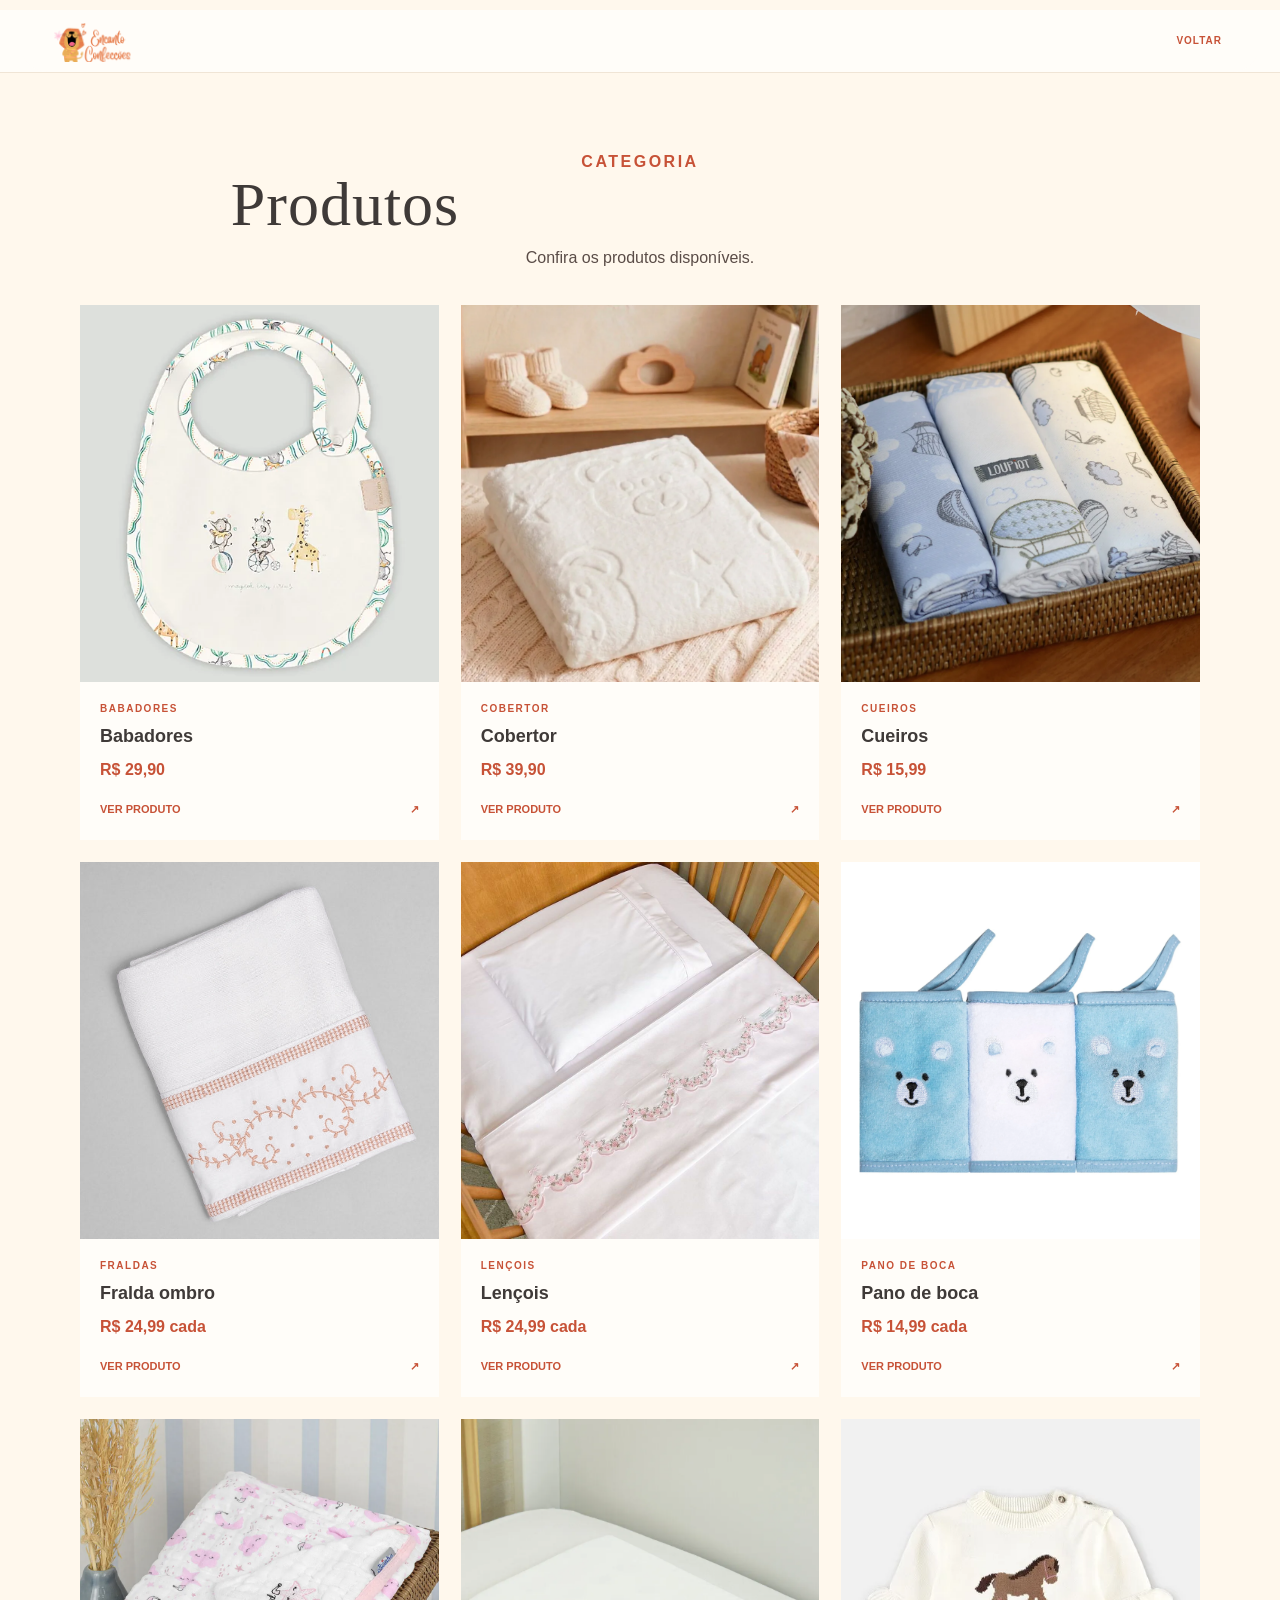
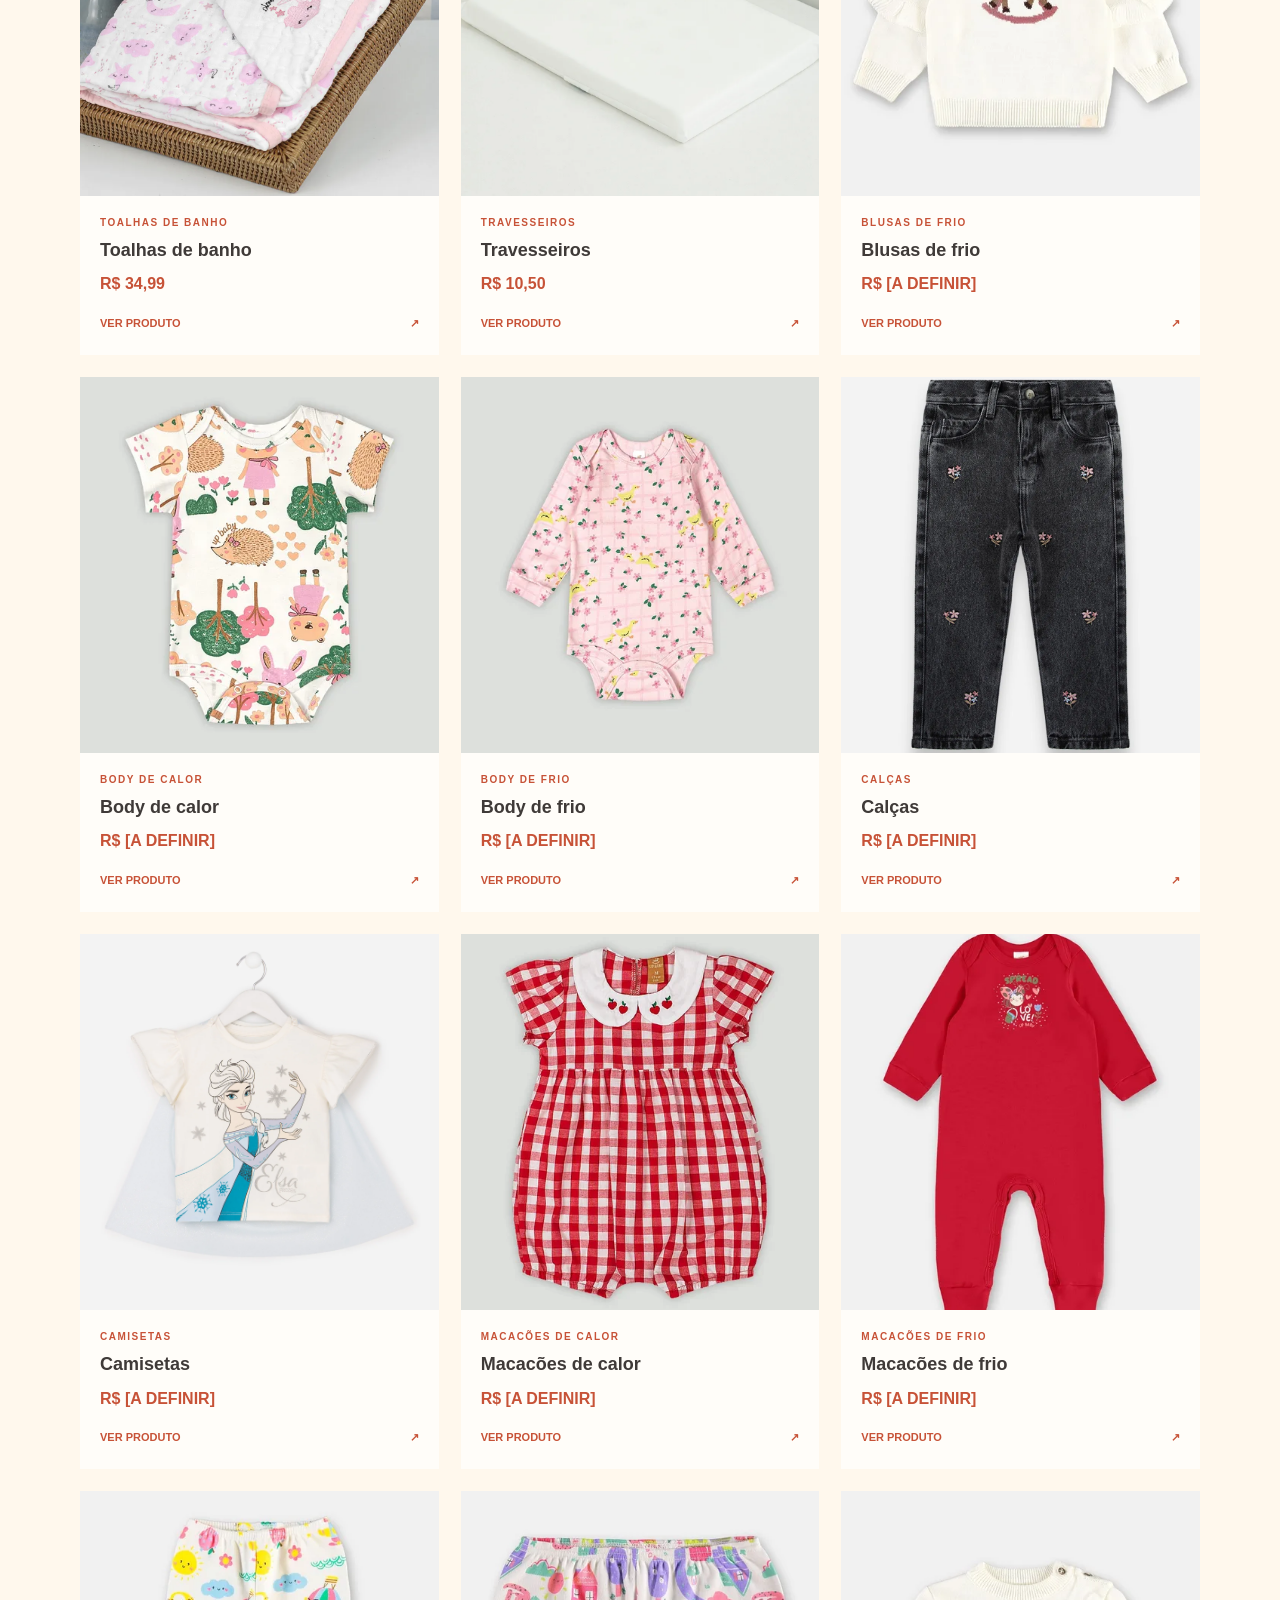
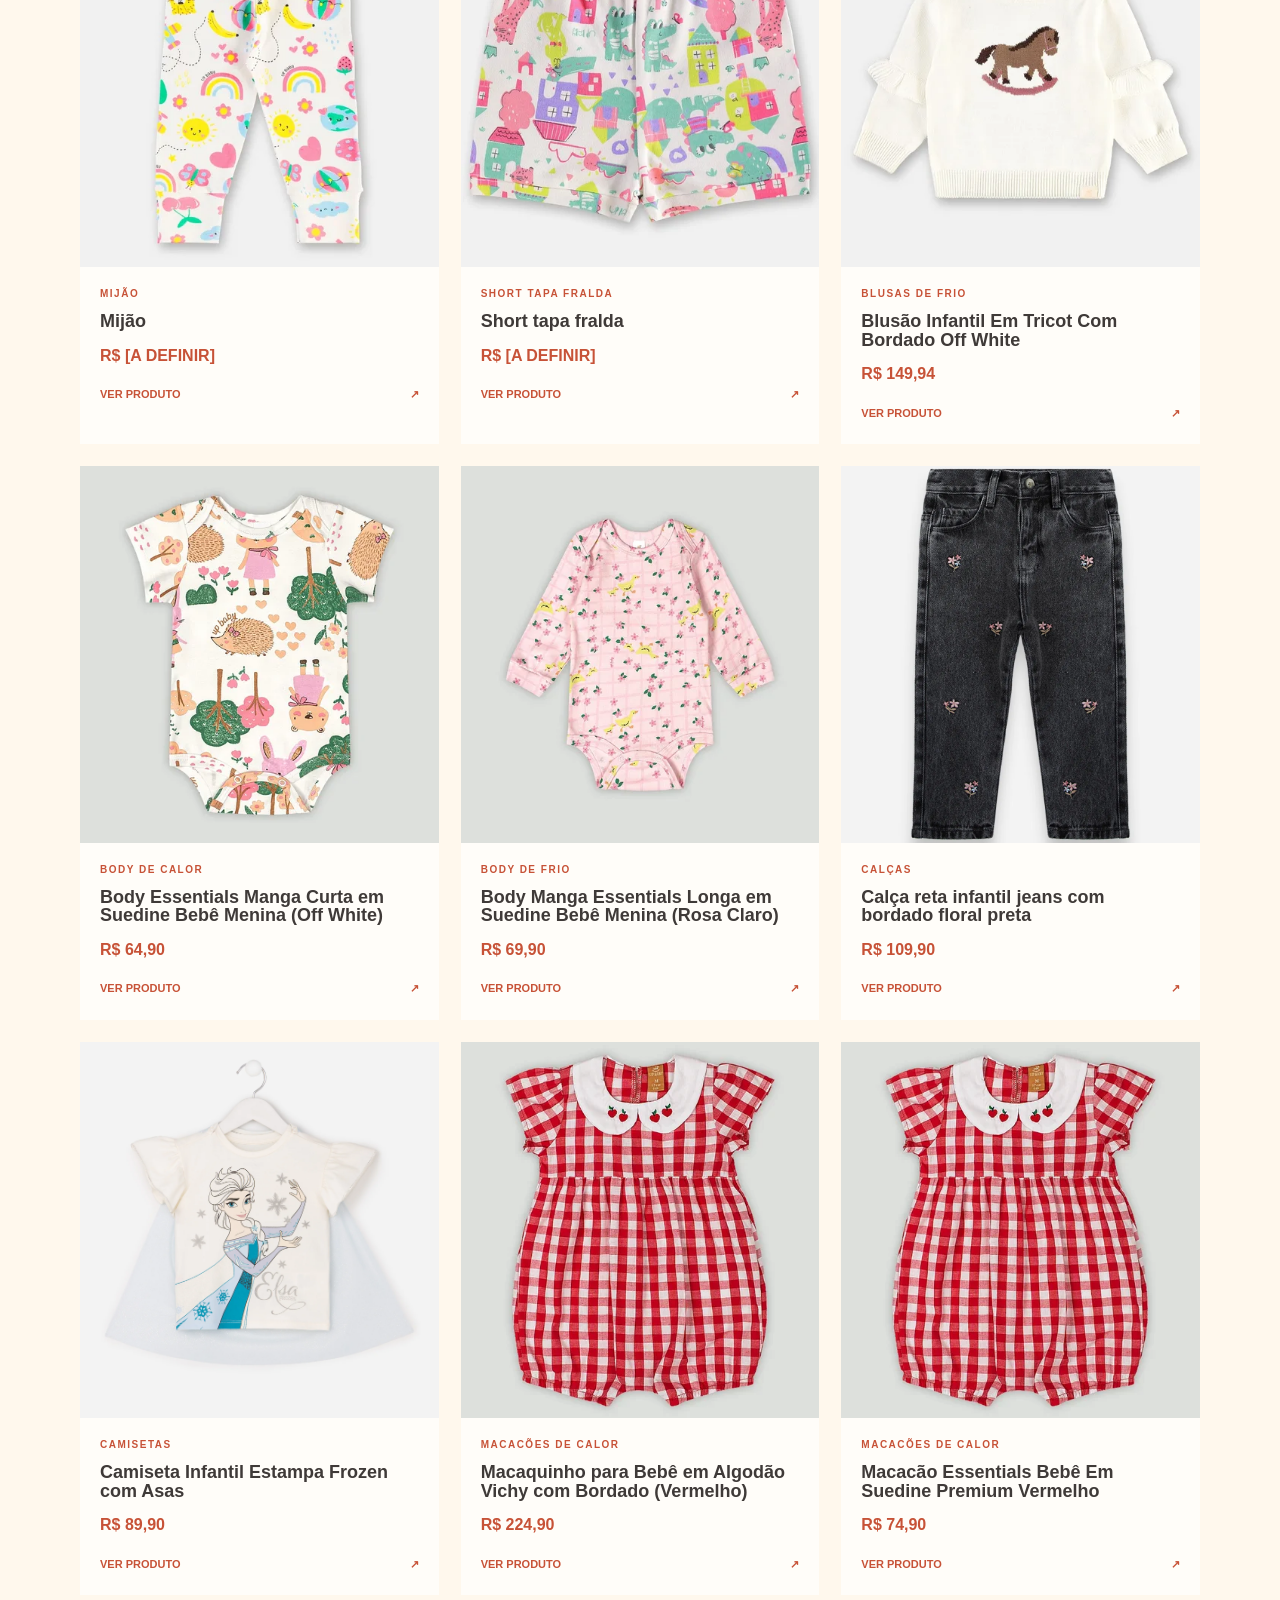
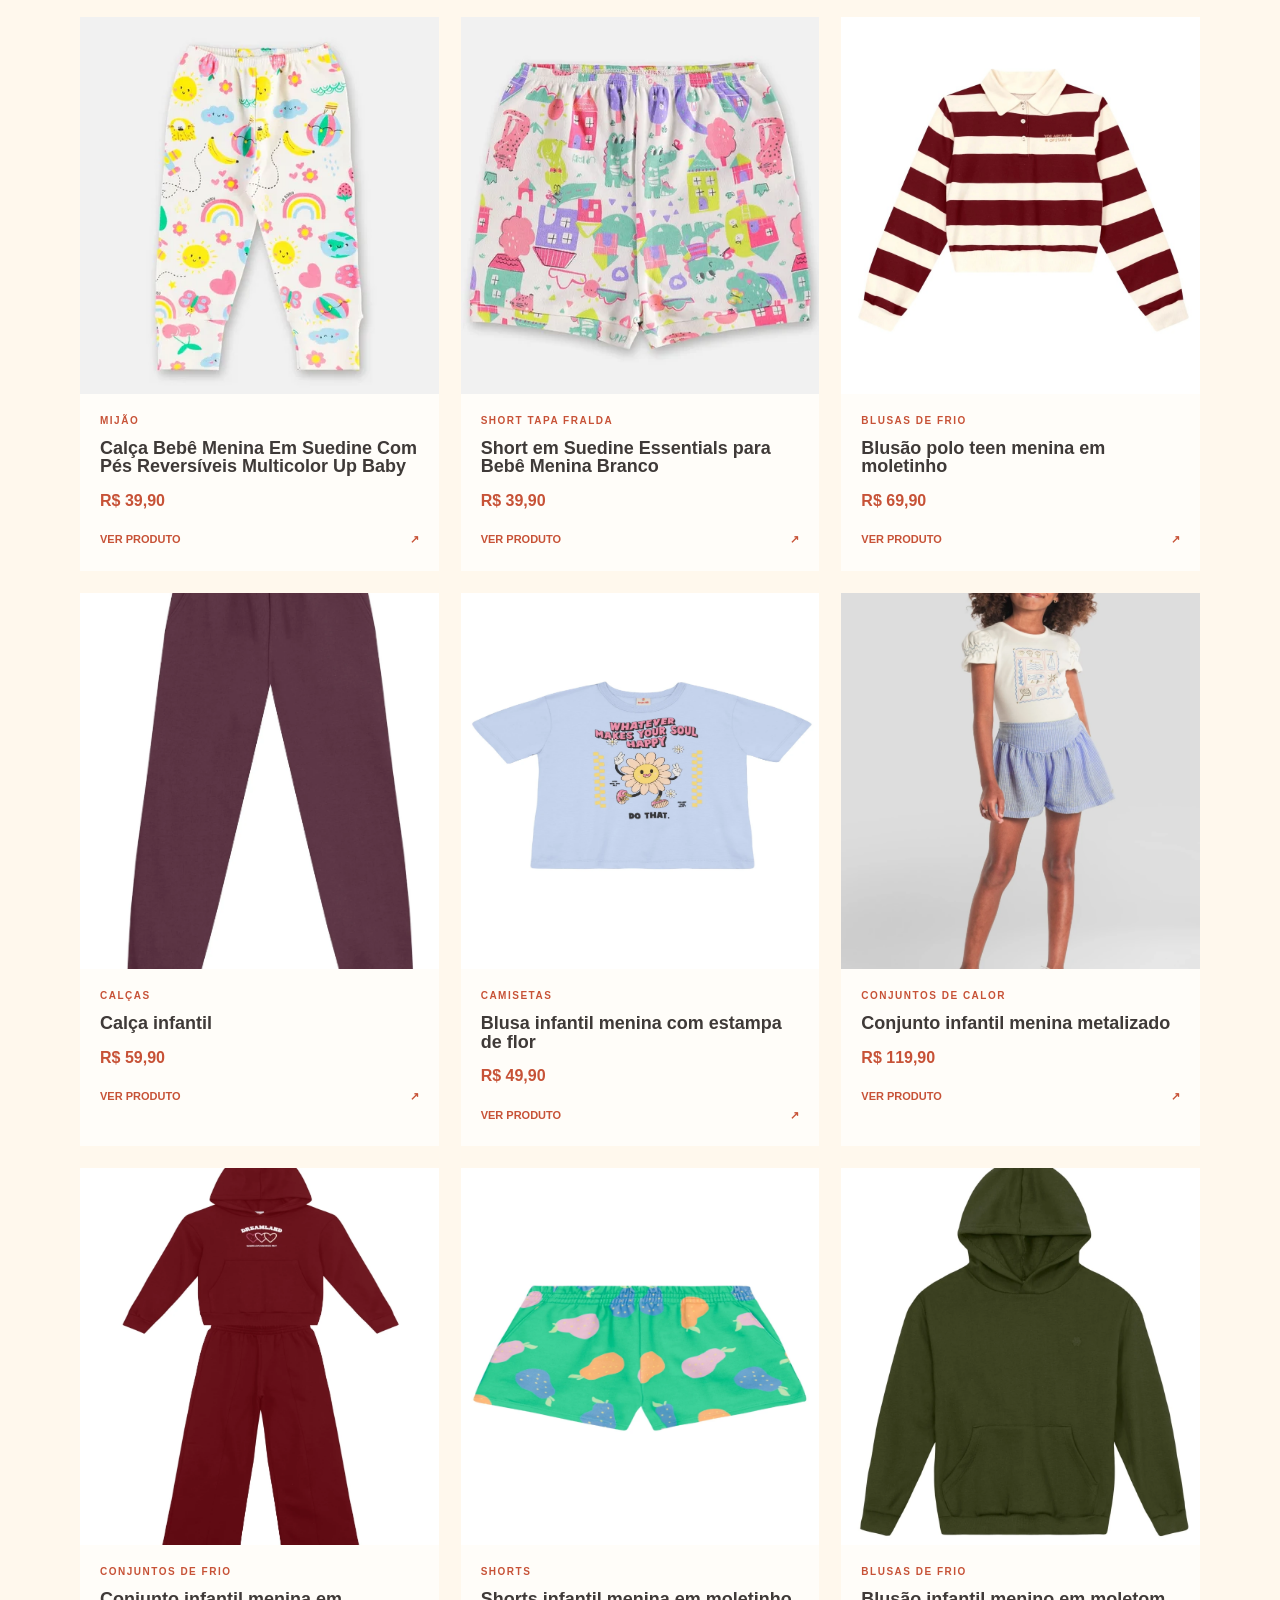
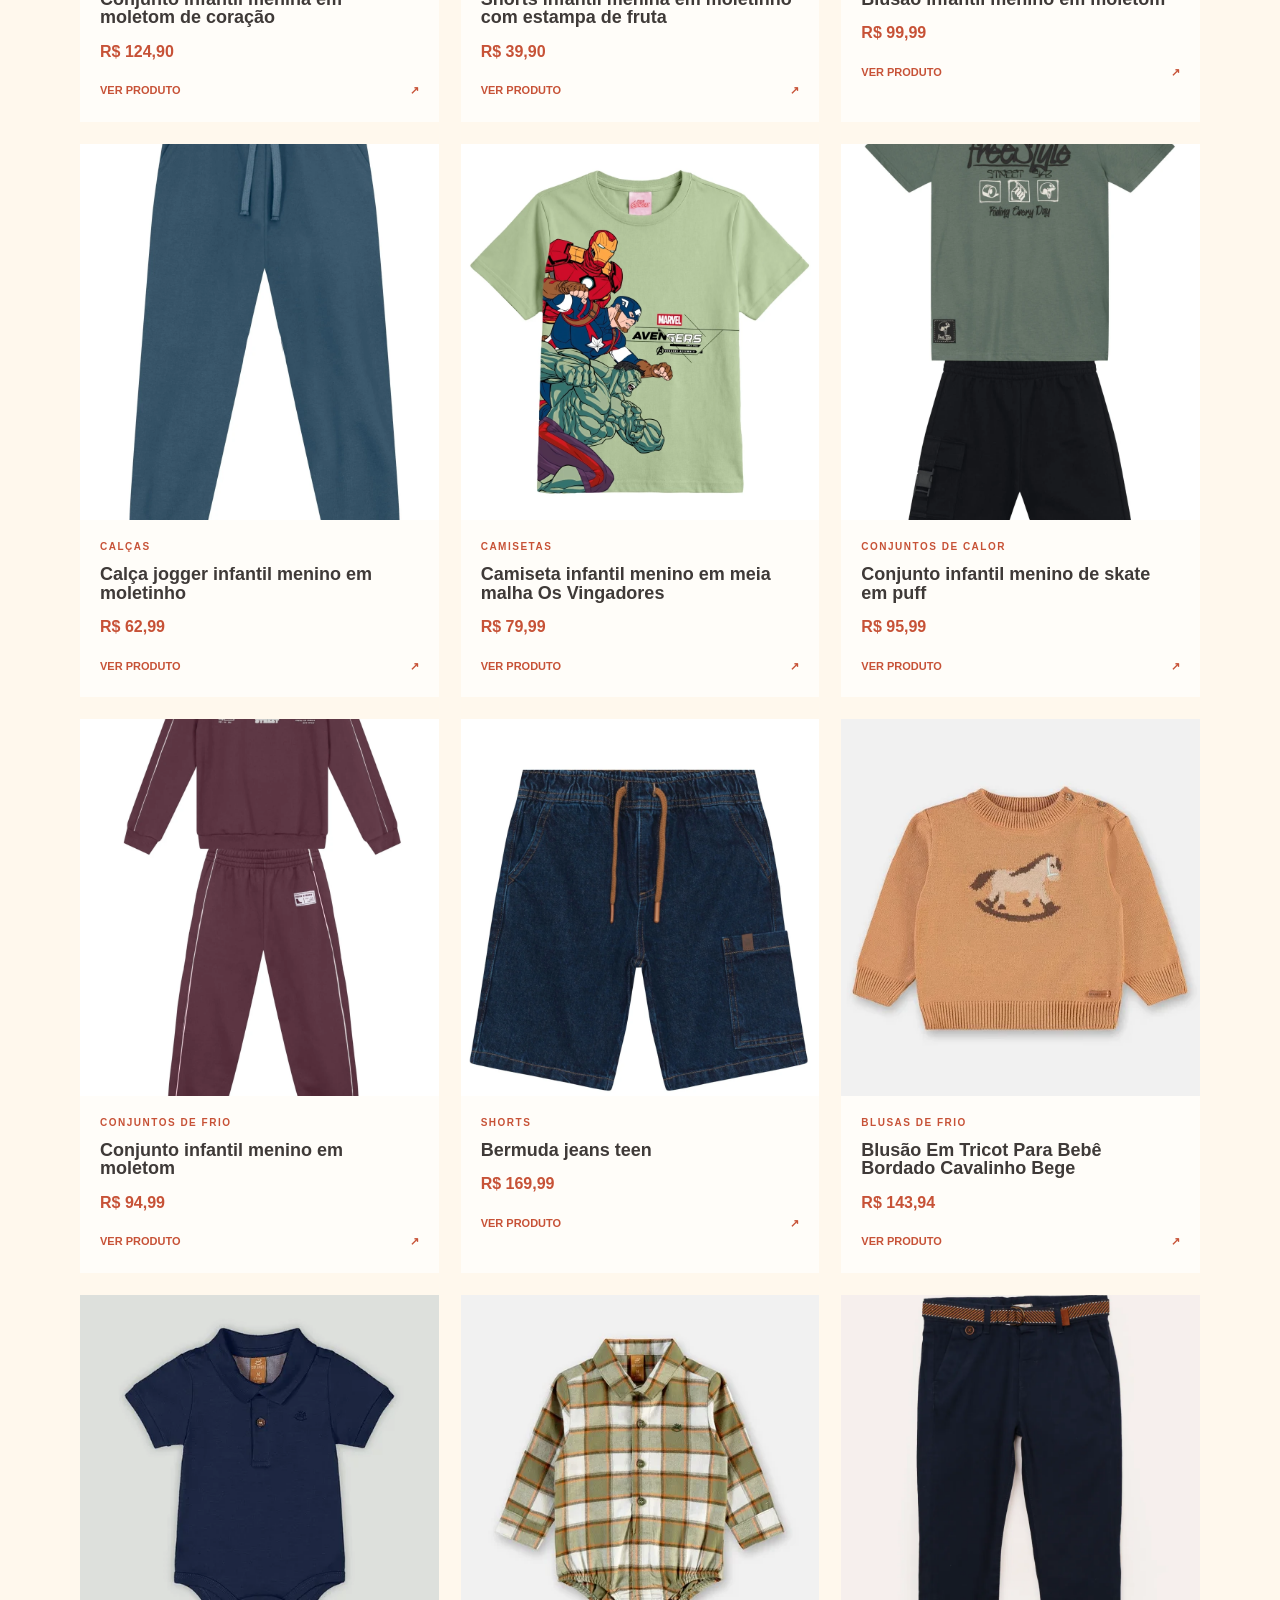
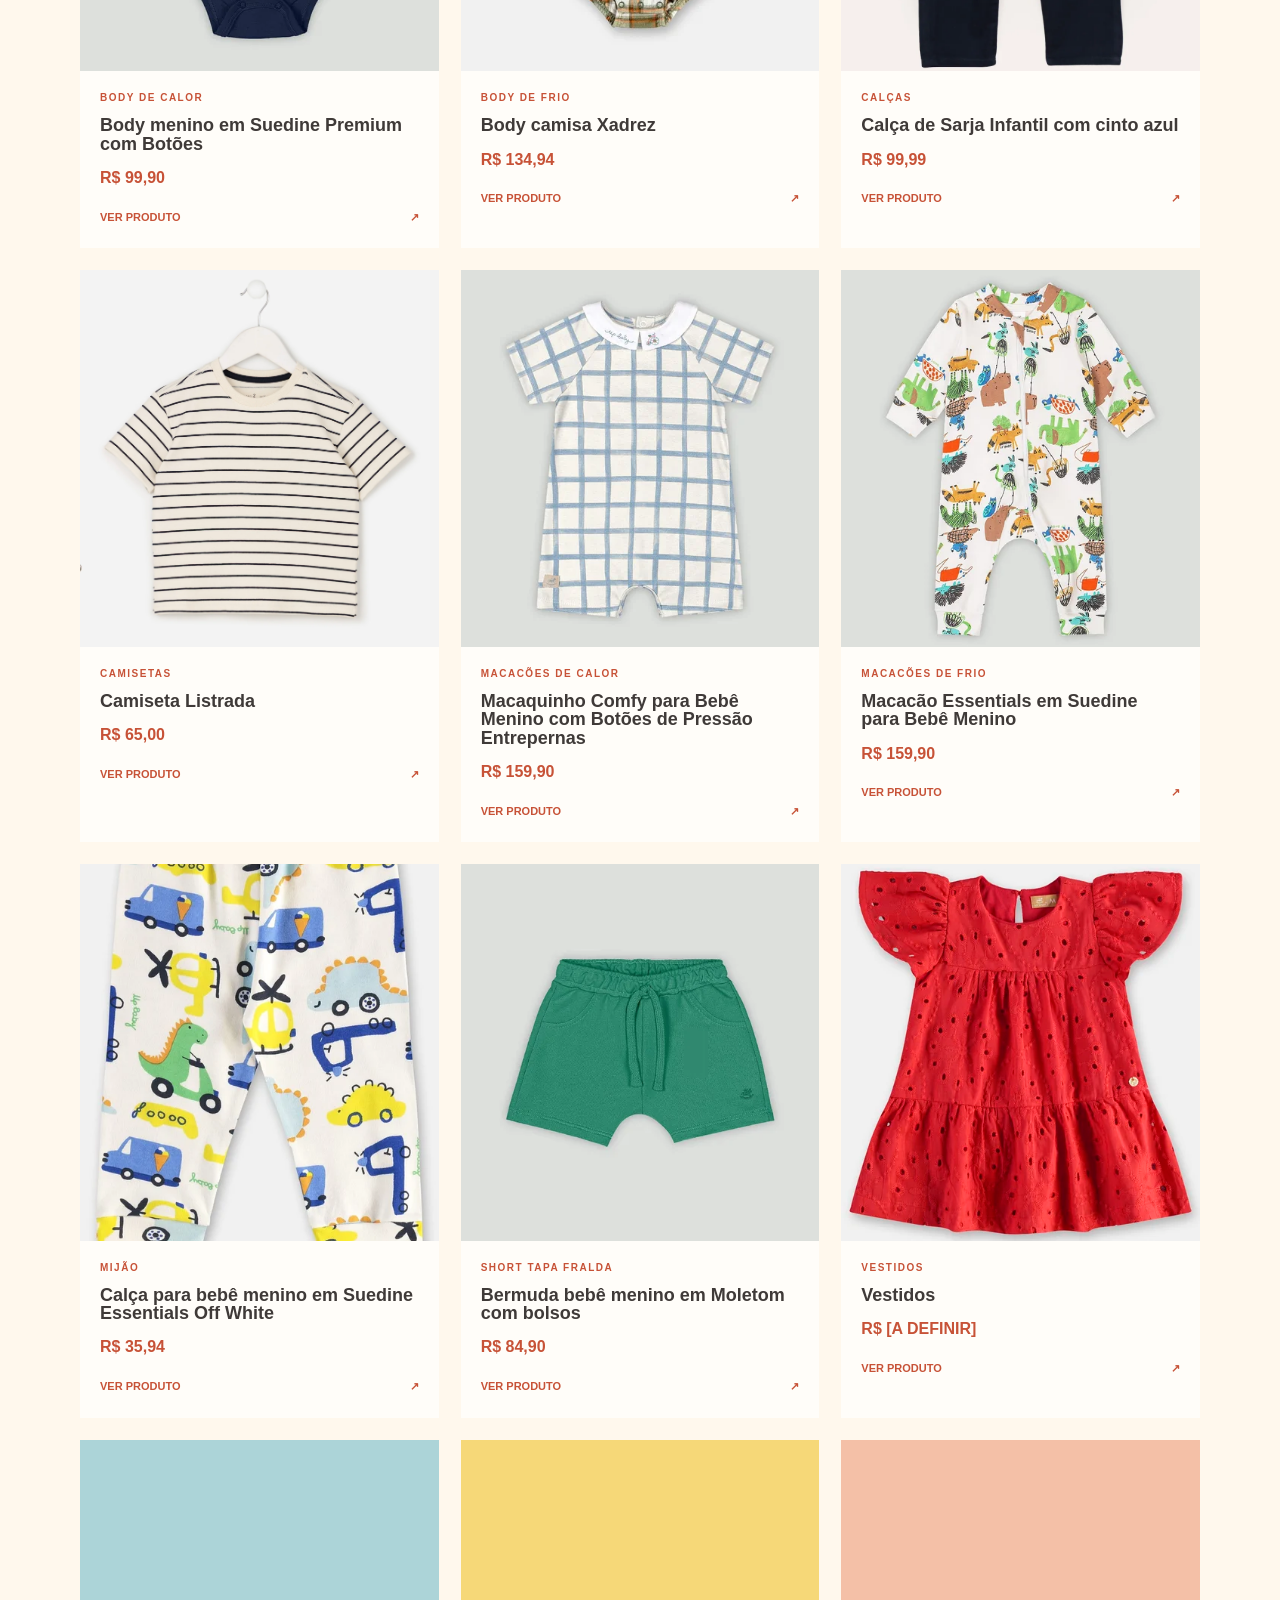
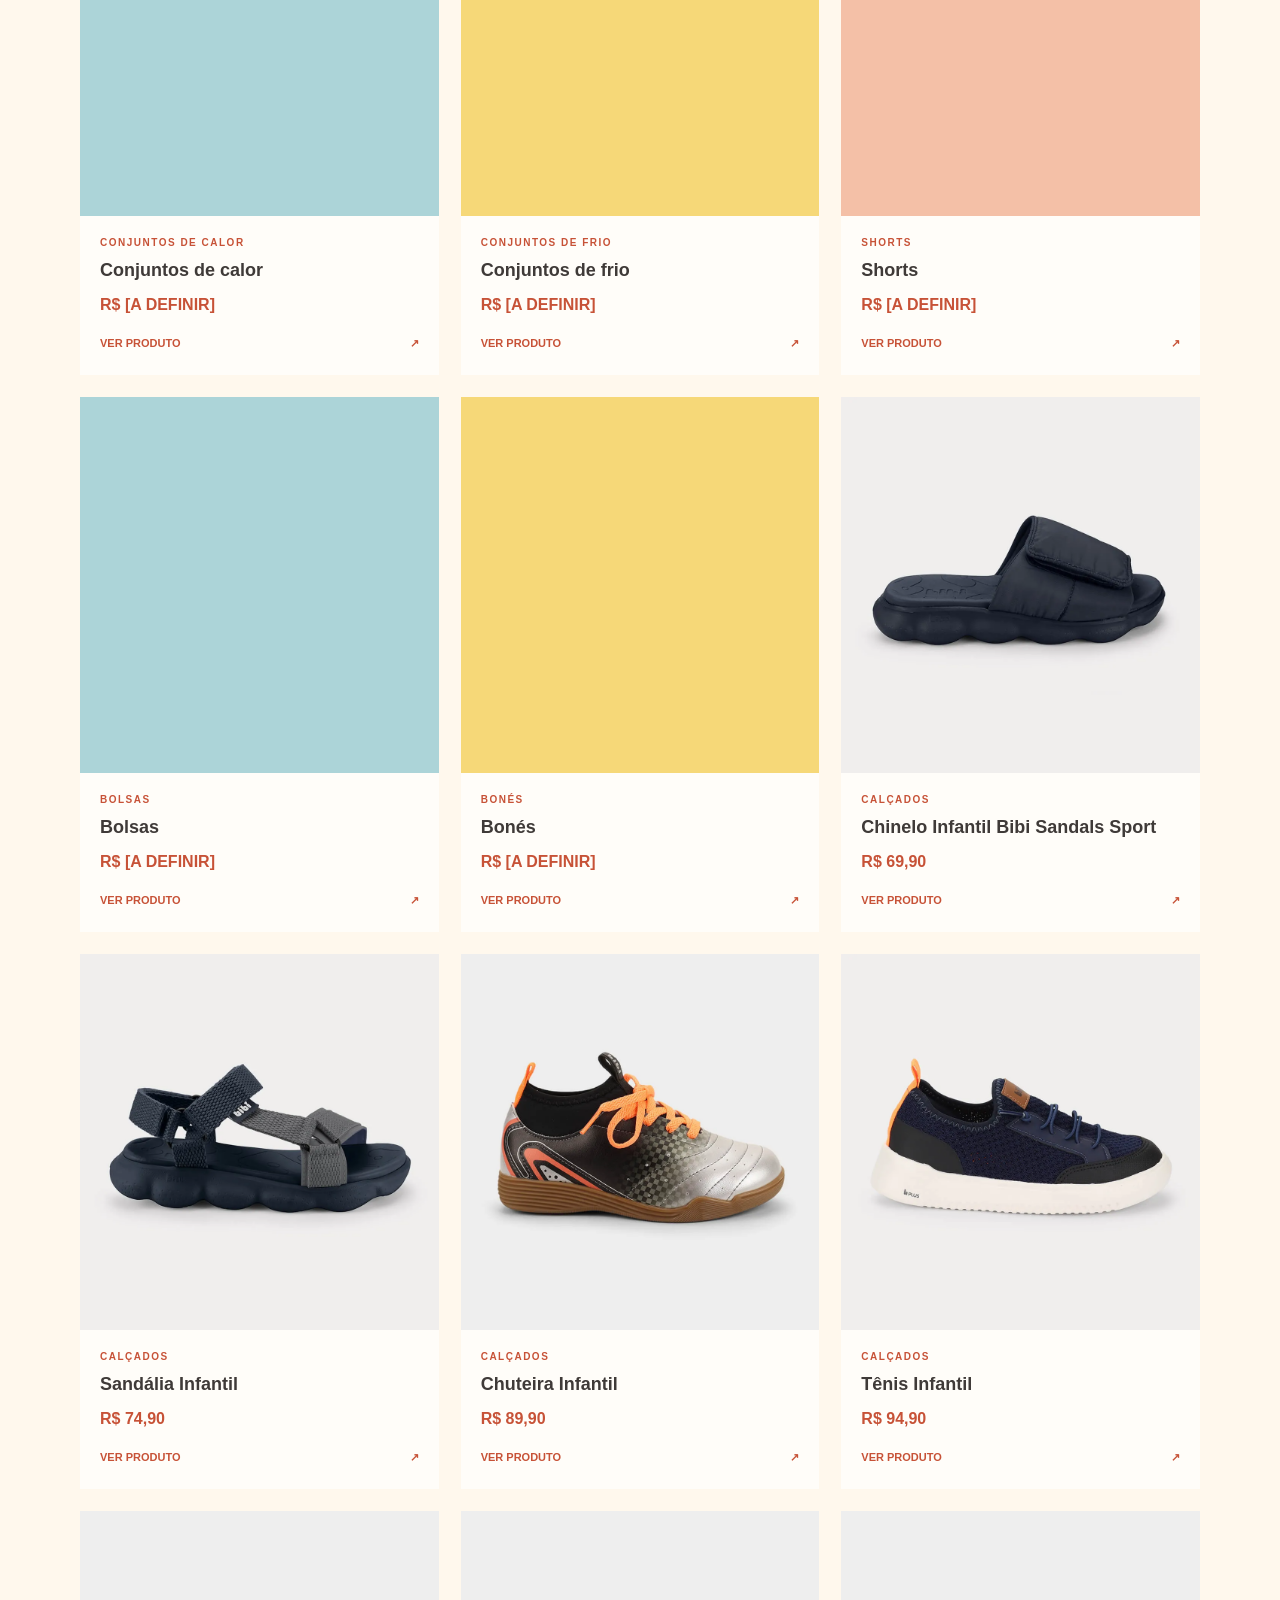
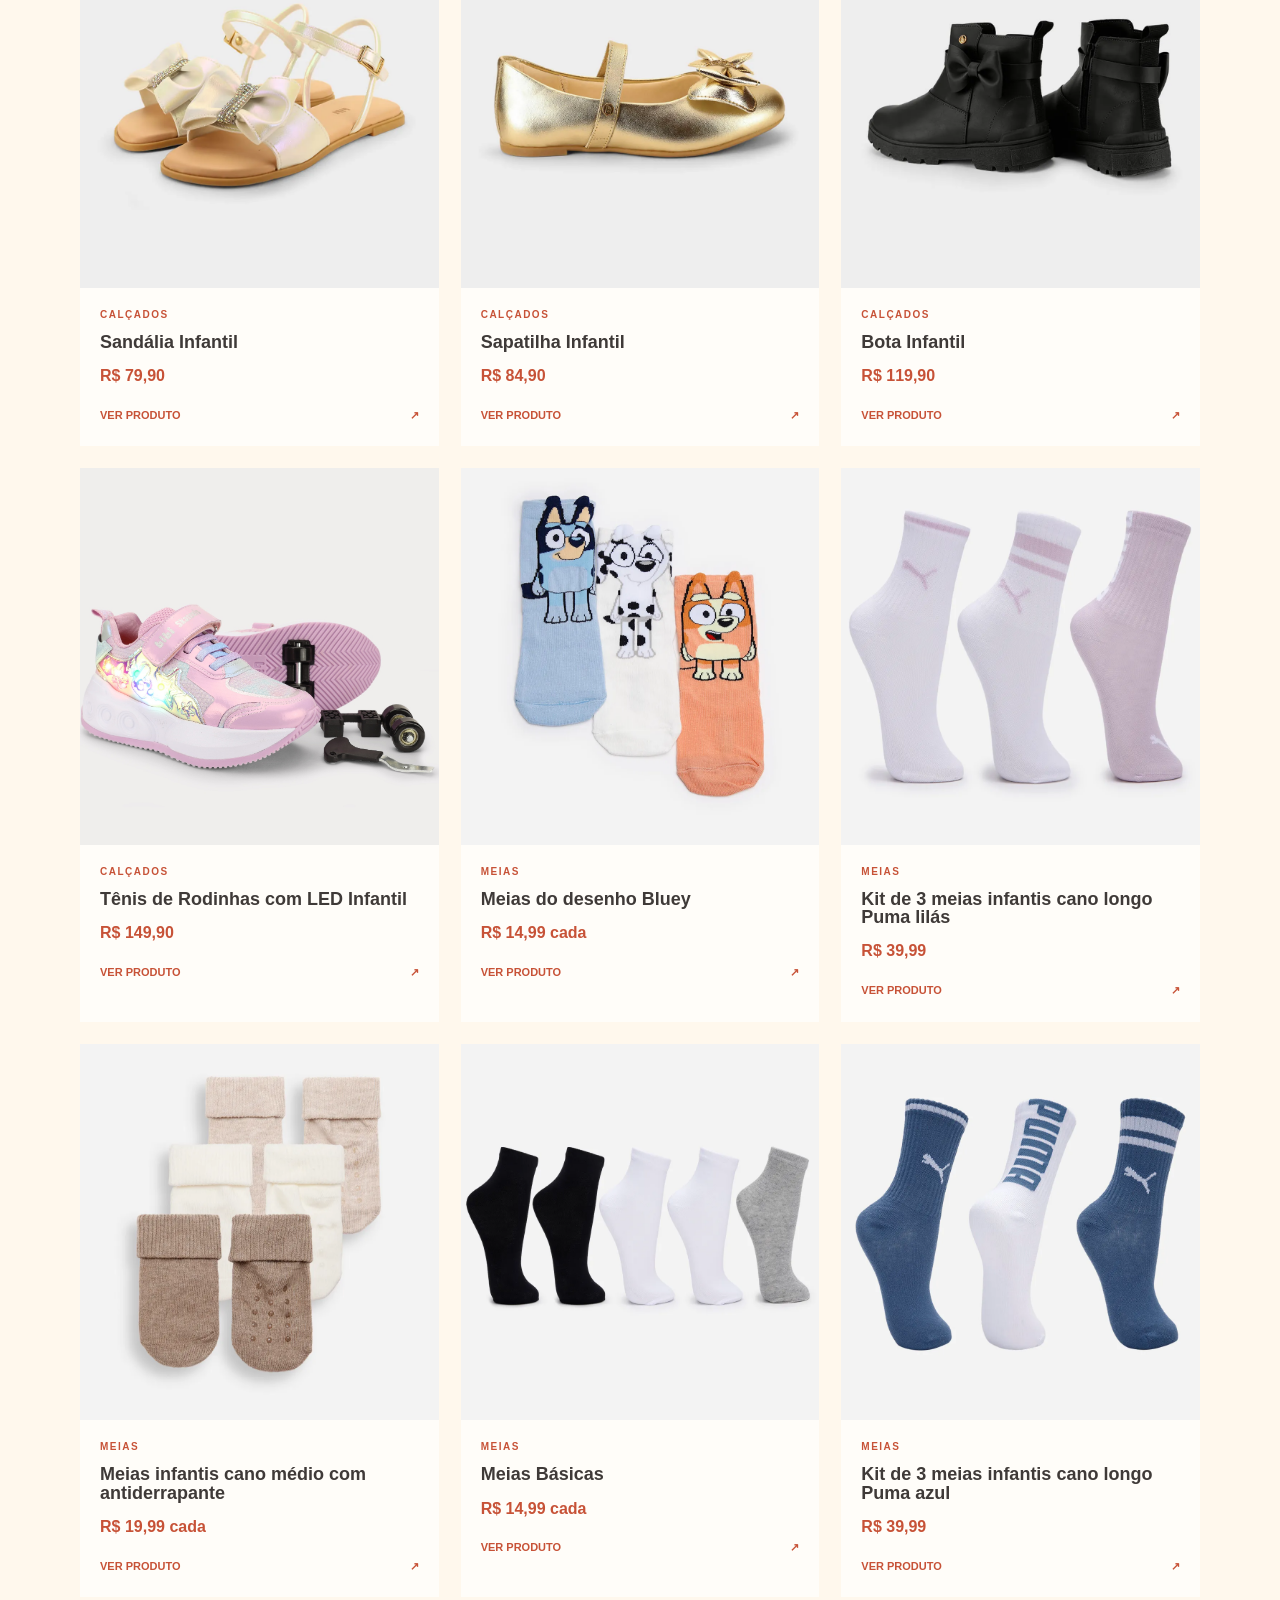
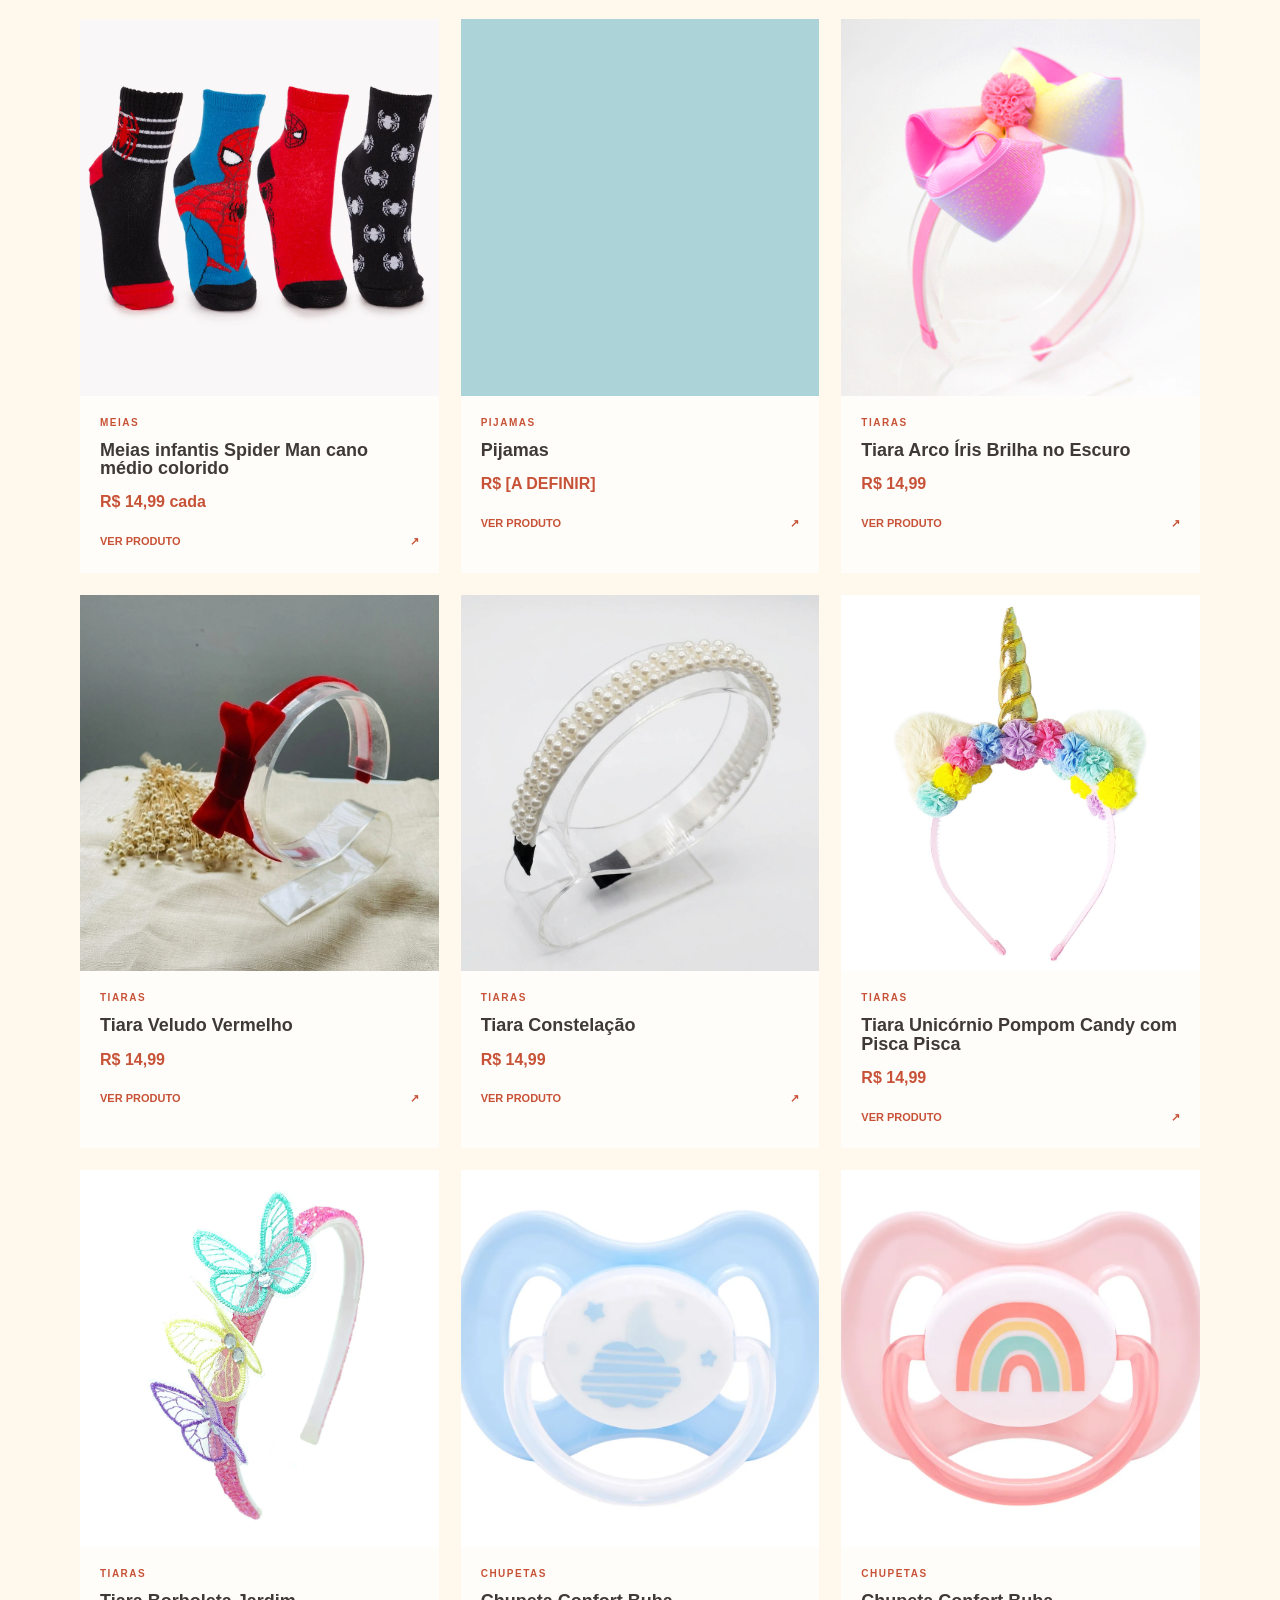
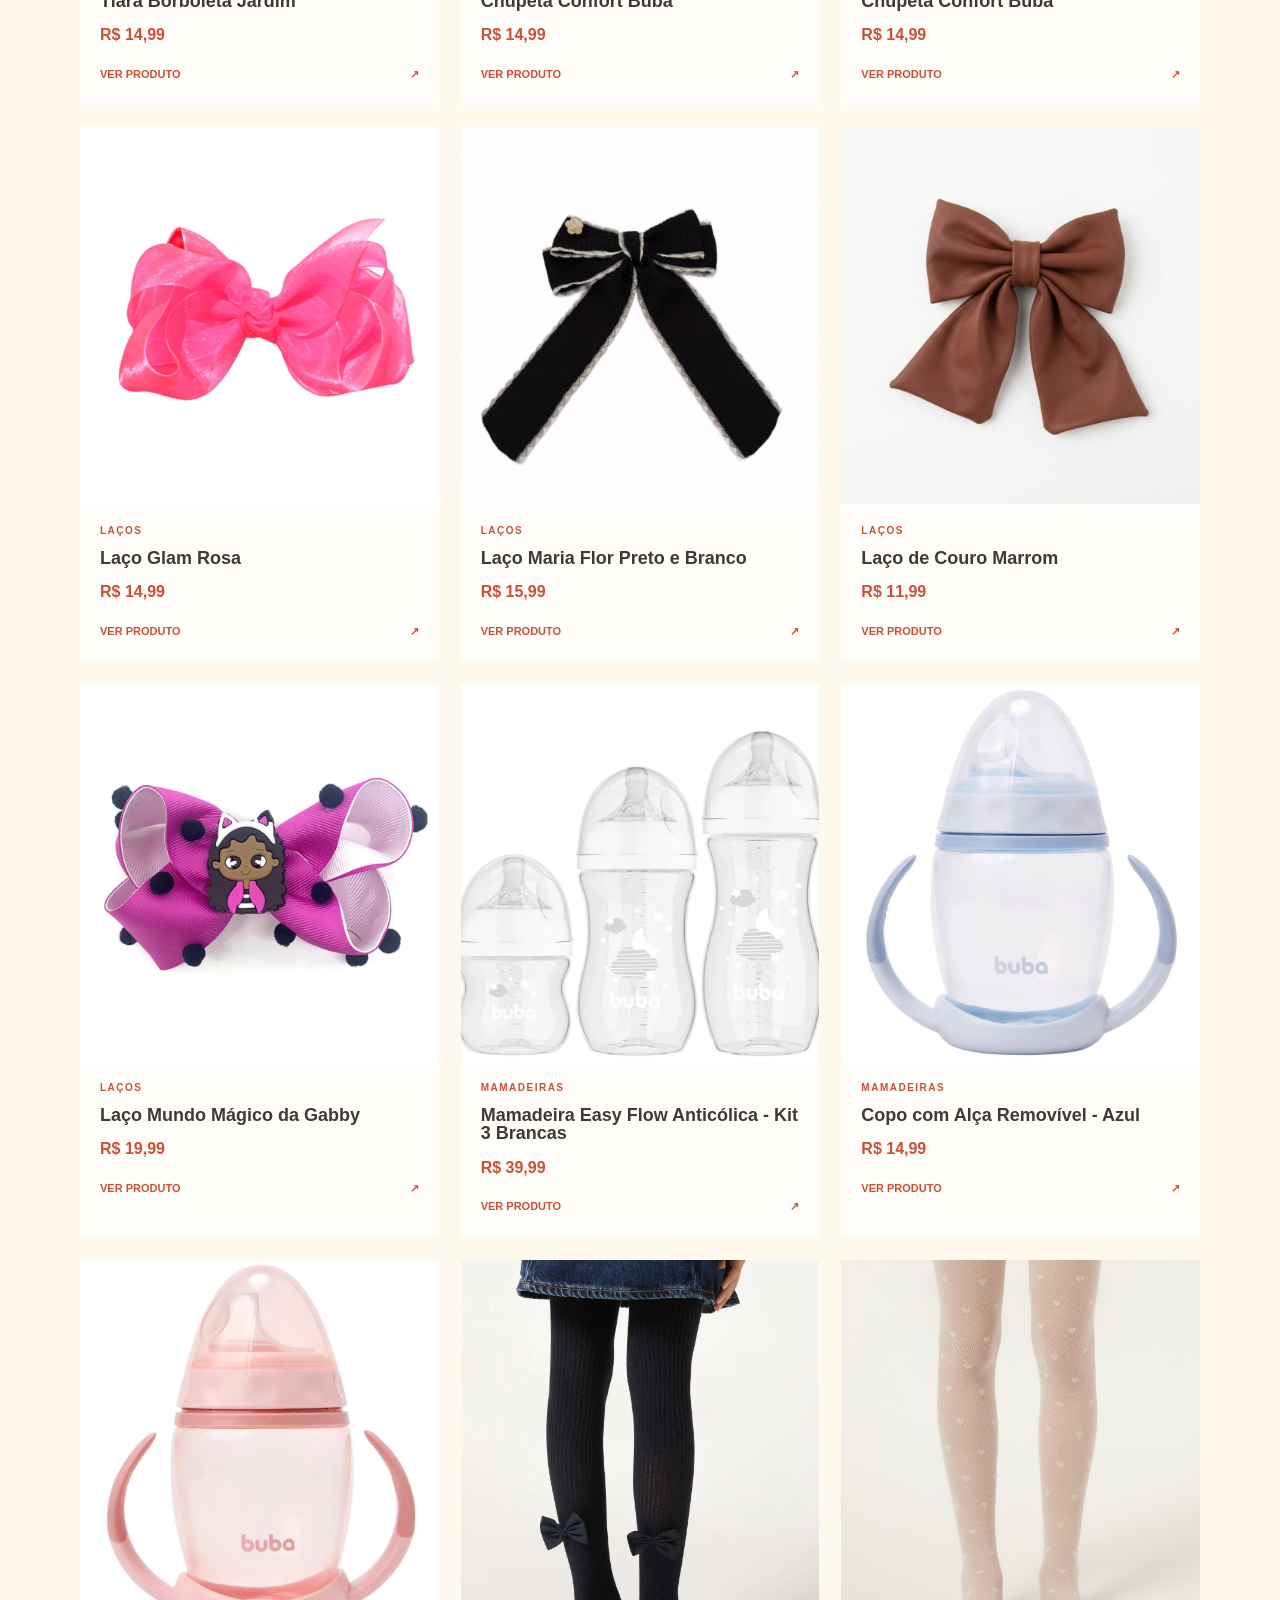
==== categoria.html @ beb40065 "Primeiro comit" ====
<!doctype html>
<html lang="pt-BR">
<head>
  <meta charset="utf-8">
  <meta name="viewport" content="width=device-width, initial-scale=1">
  <meta name="description" content="Produtos por categoria da Encanto confecções">
  <title>Categoria | Encanto confecções</title>
  <link rel="stylesheet" href="estilo.css">
</head>
<body>
  <header class="site-header" id="inicio">
    <div class="topbar">
      <a class="brand" href="index.html#inicio" aria-label="Encanto confecções, início"><img class="brand-logo" src="imagens/encanto-confecoes-3.png" alt="Encanto Confecções"></a>
      <div class="header-actions">
        <a class="button button-light category-back" href="index.html#inicio">Voltar</a>
      </div>
    </div>
  </header>

  <main class="category-page">
    <section class="category-page-header section-wrap">
      <p class="eyebrow">Categoria</p>
      <h1 id="titulo-categoria">Produtos</h1>
      <p id="descricao-categoria">Confira os produtos disponíveis nesta categoria.</p>
    </section>

    <section class="section-wrap category-page-list" aria-live="polite">
      <div id="category-products" class="product-grid category-grid"></div>
    </section>
  </main>

  <footer class="site-footer" id="contato">
    <div class="footer-main section-wrap">
      <div>
        <a class="brand brand-footer" href="index.html#inicio"><img class="brand-logo" src="imagens/logo-rodape.png" alt="Encanto Confecções"></a>
        <p>Encanto confecções encantando seu dia</p>
      </div>
      <div class="footer-column">
        <h2>Visite</h2>
        <p>Av Ângelo Takaki 2425<br>Paranapuã - SP</p>
        <p>Seg a Sáb das 08h30 às 18h00.</p>
      </div>
      <div class="footer-column">
        <h2>Fale com a gente</h2>
        <a class="contact-button" href="mailto:[A DEFINIR]">E-mail <span aria-hidden="true">↗</span></a>
        <a class="contact-button" href="https://wa.me/5517997135762?text=Ol%C3%A1%2C%20gostaria%20de%20falar%20com%20a%20Encanto%20Confec%C3%A7%C3%B5es." target="_blank" rel="noopener noreferrer">WhatsApp <span aria-hidden="true">↗</span></a>
        <a class="social-button" href="https://www.instagram.com/encanto_confeccoes?igsi=Nm16MHcxdmR4eHho" target="_blank" rel="noopener noreferrer">Instagram <span aria-hidden="true">↗</span></a>
      </div>
      <div class="footer-column" id="duvidas">
        <h2>Ajuda</h2>
        <p><a href="#duvidas">FAQ / dúvidas frequentes</a></p>
      </div>
    </div>
    <div class="footer-bottom section-wrap"><span>© encanto confecções</span></div>
  </footer>

  <script>
    const catalog = [
      { category: 'Babadores', size: 'Único', name: 'Babadores', price: 'R$ 29,90', color: 'photo-coral', image: 'imagens/enxoval/babadores/47008-dig399.webp' },
      { category: 'Cobertor', size: '90 cm X 110 cm', name: 'Cobertor', price: 'R$ 39,90', color: 'photo-yellow', image: 'imagens/enxoval/cobertor/captura-de-tela-2026-09-16-203209.png' },
      { category: 'Cueiros', size: '1 - 3', name: 'Cueiros', price: 'R$ 15,99', color: 'photo-blue', image: 'imagens/enxoval/cueiro/captura-de-tela-2026-09-16-203358.png' },
      { category: 'Fraldas', size: '80 cm X 80 cm', name: 'Fralda ombro', price: 'R$ 24,99 cada', color: 'photo-coral', image: 'imagens/enxoval/fraldas/reduzidolaleblu-28-maio25-107.jpg' },
      { category: 'Lençois', size: '10 - 14', name: 'Lençois', price: 'R$ 24,99 cada', color: 'photo-yellow', image: 'imagens/enxoval/lencois/jogo-de-lencol-para-berco-3-pecas-alice-bege-percal-rosa-180-fios-64751b54f0345-large.jpg' },
      { category: 'Pano de boca', size: '16 - 18', name: 'Pano de boca', price: 'R$ 14,99 cada', color: 'photo-blue', image: 'imagens/enxoval/pano-de-boca/image.jpg' },
      { category: 'Toalhas de banho', size: 'Recém nascido', name: 'Toalhas de banho', price: 'R$ 34,99', color: 'photo-coral', image: 'imagens/enxoval/toalha-de-banho/captura-de-tela-2026-09-16-204511.png' },
      { category: 'Travesseiros', size: '29 cm X 19 cm X 3 cm', name: 'Travesseiros', price: 'R$ 10,50', color: 'photo-yellow', image: 'imagens/enxoval/travesseiro/captura-de-tela-2026-09-16-204613.png' },
      { category: 'Blusas de frio', audience: 'bebe-menino', size: '1 - 3', name: 'Blusas de frio', price: 'R$ [A DEFINIR]', color: 'photo-coral', image: 'imagens/bebe-menina/blusa-de-frio/46703-000106-1.webp', boyImage: 'imagens/bebe-menino/blusa-de-frio/46740-161336-1.webp', girlsImage: 'imagens/meninas/blusa-de-frio/56448-1211-0002.webp', meninosImage: 'imagens/meninos/blusa-de-frio/56356-1163-0002.webp' },
      { category: 'Body de calor', audience: 'bebe-menino', size: '4 - 8', name: 'Body de calor', price: 'R$ [A DEFINIR]', color: 'photo-blue', image: 'imagens/bebe-menina/body-de-calor/47020-ab2554.webp', boyImage: 'imagens/bebe-menino/body-de-calor/47071-193921.webp' },
      { category: 'Body de frio', audience: 'bebe-menino', size: '10 - 14', name: 'Body de frio', price: 'R$ [A DEFINIR]', color: 'photo-yellow', image: 'imagens/bebe-menina/body-de-frio/47022-xad064.webp', boyImage: 'imagens/bebe-menino/body-de-frio/46738-180426.webp' },
      { category: 'Calças', audience: 'bebe-menino', size: '16 - 18', name: 'Calças', price: 'R$ [A DEFINIR]', color: 'photo-coral', image: 'imagens/bebe-menina/calcas/foto-0.webp', boyImage: 'imagens/bebe-menino/calcas/foto-0.webp', girlsImage: 'imagens/meninas/calcas/80177-0028-0005.webp', meninosImage: 'imagens/meninos/calcas/80179-2600-0005.webp' },
      { category: 'Camisetas', audience: 'bebe-menino', size: 'Recém nascido', name: 'Camisetas', price: 'R$ [A DEFINIR]', color: 'photo-blue', image: 'imagens/bebe-menina/camisetas/3.webp', boyImage: 'imagens/bebe-menino/camisetas/3.webp', girlsImage: 'imagens/meninas/camisetas/37025-0855-0005.webp', meninosImage: 'imagens/meninos/camisetas/27566-0573-0002.webp' },
      { category: 'Macacões de calor', audience: 'bebe-menino', size: 'P, M, G', name: 'Macacões de calor', price: 'R$ [A DEFINIR]', color: 'photo-yellow', image: 'imagens/bebe-menina/macacoes-de-calor/46970-191763-1.webp', boyImage: 'imagens/bebe-menino/macacoes-de-calor/47015-dig398-1.webp' },
      { category: 'Macacões de frio', audience: 'bebe-menina', size: '1 - 3', name: 'Macacões de frio', price: 'R$ [A DEFINIR]', color: 'photo-coral', image: 'imagens/bebe-menina/macacoes-de-frio/46834-191763.webp' },
      { category: 'Mijão', audience: 'bebe-menino', size: '4 - 8', name: 'Mijão', price: 'R$ [A DEFINIR]', color: 'photo-blue', image: 'imagens/bebe-menina/mijao/46780-ab2423-1.webp', boyImage: 'imagens/bebe-menino/mijao/46487-ab2377.webp' },
      { category: 'Short tapa fralda', audience: 'bebe-menino', size: '10 - 14', name: 'Short tapa fralda', price: 'R$ [A DEFINIR]', color: 'photo-yellow', image: 'imagens/bebe-menina/short-tapa-fralda/46477-ab2380.webp', boyImage: 'imagens/bebe-menino/short-tapa-fralda/47069-185841.webp' },
      { category: 'Blusas de frio', audience: 'bebe-menina', size: 'P, M, G, 1, 2, 3', name: 'Blusão Infantil Em Tricot Com Bordado Off White', price: 'R$ 149,94', color: 'photo-coral', image: 'imagens/bebe-menina/blusa-de-frio/46703-000106-1.webp' },
      { category: 'Body de calor', audience: 'bebe-menina', size: 'RN, P, M, G, GG', name: 'Body Essentials Manga Curta em Suedine Bebê Menina (Off White)', price: 'R$ 64,90', color: 'photo-blue', image: 'imagens/bebe-menina/body-de-calor/47020-ab2554.webp' },
      { category: 'Body de frio', audience: 'bebe-menina', size: 'RN, P, M, G, GG', name: 'Body Manga Essentials Longa em Suedine Bebê Menina (Rosa Claro)', price: 'R$ 69,90', color: 'photo-yellow', image: 'imagens/bebe-menina/body-de-frio/47022-xad064.webp' },
      { category: 'Calças', audience: 'bebe-menina', size: 'P, M, G, 1, 2, 3', name: 'Calça reta infantil jeans com bordado floral preta', price: 'R$ 109,90', color: 'photo-coral', image: 'imagens/bebe-menina/calcas/foto-0.webp' },
      { category: 'Camisetas', audience: 'bebe-menina', size: 'P, M, G, GG', name: 'Camiseta Infantil Estampa Frozen com Asas', price: 'R$ 89,90', color: 'photo-blue', image: 'imagens/bebe-menina/camisetas/3.webp' },
      { category: 'Macacões de calor', audience: 'bebe-menina', size: 'RN, P, M, G', name: 'Macaquinho para Bebê em Algodão Vichy com Bordado (Vermelho)', price: 'R$ 224,90', color: 'photo-yellow', image: 'imagens/bebe-menina/macacoes-de-calor/46970-191763-1.webp' },
      { category: 'Macacões de calor', audience: 'bebe-menina', size: 'RN, P, M, G', name: 'Macacão Essentials Bebê Em Suedine Premium Vermelho', price: 'R$ 74,90', color: 'photo-yellow', image: 'imagens/bebe-menina/macacoes-de-calor/46970-191763-1.webp' },
      { category: 'Mijão', audience: 'bebe-menina', size: 'RN, P, M, G', name: 'Calça Bebê Menina Em Suedine Com Pés Reversíveis Multicolor Up Baby', price: 'R$ 39,90', color: 'photo-blue', image: 'imagens/bebe-menina/mijao/46780-ab2423-1.webp' },
      { category: 'Short tapa fralda', audience: 'bebe-menina', size: 'RN, P, M, G', name: 'Short em Suedine Essentials para Bebê Menina Branco', price: 'R$ 39,90', color: 'photo-yellow', image: 'imagens/bebe-menina/short-tapa-fralda/46477-ab2380.webp' },
      { category: 'Blusas de frio', audience: 'meninas', size: '10 - 18', name: 'Blusão polo teen menina em moletinho', price: 'R$ 69,90', color: 'photo-coral', image: 'imagens/meninas/blusa-de-frio/blusao-polo-teen.jpeg' },
      { category: 'Calças', audience: 'meninas', size: '1 - 18', name: 'Calça infantil', price: 'R$ 59,90', color: 'photo-coral', image: 'imagens/meninas/calcas/calca-infantil-moletom.png' },
      { category: 'Camisetas', audience: 'meninas', size: '4 - 10', name: 'Blusa infantil menina com estampa de flor', price: 'R$ 49,90', color: 'photo-coral', image: 'imagens/meninas/blusa-de-frio/blusa-estampa-flor.png' },
      { category: 'Conjuntos de calor', audience: 'meninas', size: '4 - 10', name: 'Conjunto infantil menina metalizado', price: 'R$ 119,90', color: 'photo-yellow', image: 'imagens/meninas/conjuntos-de-calor/conjunto-metalizado.png' },
      { category: 'Conjuntos de frio', audience: 'meninas', size: '4 - 16', name: 'Conjunto infantil menina em moletom de coração', price: 'R$ 124,90', color: 'photo-yellow', image: 'imagens/meninas/conjuntos-de-frio/conjunto-moletom-coracao.png' },
      { category: 'Shorts', audience: 'meninas', size: '4 - 10', name: 'Shorts infantil menina em moletinho com estampa de fruta', price: 'R$ 39,90', color: 'photo-coral', image: 'imagens/meninas/shorts/short-moletinho-fruta.png' },
      { category: 'Blusas de frio', audience: 'meninos', size: '4 - 16', name: 'Blusão infantil menino em moletom', price: 'R$ 99,99', color: 'photo-blue', image: 'imagens/meninos/blusa-de-frio/blusao-moletom.png' },
      { category: 'Calças', audience: 'meninos', size: 'P, M, G, 1 - 18', name: 'Calça jogger infantil menino em moletinho', price: 'R$ 62,99', color: 'photo-blue', image: 'imagens/meninos/calcas/calca-jogger.png' },
      { category: 'Camisetas', audience: 'meninos', size: '4 - 10', name: 'Camiseta infantil menino em meia malha Os Vingadores', price: 'R$ 79,99', color: 'photo-blue', image: 'imagens/meninos/camisetas/camiseta-vingadores.png' },
      { category: 'Conjuntos de calor', audience: 'meninos', size: '4 - 16', name: 'Conjunto infantil menino de skate em puff', price: 'R$ 95,99', color: 'photo-blue', image: 'imagens/meninos/conjuntos-de-calor/conjunto-skate.png' },
      { category: 'Conjuntos de frio', audience: 'meninos', size: '4 - 16', name: 'Conjunto infantil menino em moletom', price: 'R$ 94,99', color: 'photo-blue', image: 'imagens/meninos/conjuntos-de-frio/conjunto-moletom.png' },
      { category: 'Shorts', audience: 'meninos', size: '4 - 10', name: 'Bermuda jeans teen', price: 'R$ 169,99', color: 'photo-blue', image: 'imagens/meninos/shorts/bermuda-jeans-teen.png' },
      { category: 'Blusas de frio', audience: 'bebe-menino', size: 'P, M, G, 1, 2, 3', name: 'Blusão Em Tricot Para Bebê Bordado Cavalinho Bege', price: 'R$ 143,94', color: 'photo-blue', image: 'imagens/bebe-menino/blusa-de-frio/46740-161336-1.webp' },
      { category: 'Body de calor', audience: 'bebe-menino', size: 'RN, P, M, G, GG', name: 'Body menino em Suedine Premium com Botões', price: 'R$ 99,90', color: 'photo-blue', image: 'imagens/bebe-menino/body-de-calor/47071-193921.webp' },
      { category: 'Body de frio', audience: 'bebe-menino', size: 'RN, P, M, G, GG', name: 'Body camisa Xadrez', price: 'R$ 134,94', color: 'photo-blue', image: 'imagens/bebe-menino/body-de-frio/46738-180426.webp' },
      { category: 'Calças', audience: 'bebe-menino', size: '1, 2, 3, 4, 5', name: 'Calça de Sarja Infantil com cinto azul', price: 'R$ 99,99', color: 'photo-blue', image: 'imagens/bebe-menino/calcas/foto-0.webp' },
      { category: 'Camisetas', audience: 'bebe-menino', size: 'P, M, G', name: 'Camiseta Listrada', price: 'R$ 65,00', color: 'photo-blue', image: 'imagens/bebe-menino/camisetas/3.webp' },
      { category: 'Macacões de calor', audience: 'bebe-menino', size: 'PR, RN, P, M, G', name: 'Macaquinho Comfy para Bebê Menino com Botões de Pressão Entrepernas', price: 'R$ 159,90', color: 'photo-blue', image: 'imagens/bebe-menino/macacoes-de-calor/47015-dig398-1.webp' },
      { category: 'Macacões de frio', audience: 'bebe-menino', size: 'PR, RN, P, M, G, 1, 2, 3', name: 'Macacão Essentials em Suedine para Bebê Menino', price: 'R$ 159,90', color: 'photo-blue', image: 'imagens/bebe-menino/macacoes-de-frio/47038-ab2520.webp' },
      { category: 'Mijão', audience: 'bebe-menino', size: 'PR, RN, P, M, G', name: 'Calça para bebê menino em Suedine Essentials Off White', price: 'R$ 35,94', color: 'photo-blue', image: 'imagens/bebe-menino/mijao/46487-ab2377.webp' },
      { category: 'Short tapa fralda', audience: 'bebe-menino', size: 'P, M, G, 1, 2, 3', name: 'Bermuda bebê menino em Moletom com bolsos', price: 'R$ 84,90', color: 'photo-blue', image: 'imagens/bebe-menino/short-tapa-fralda/47069-185841.webp' },
      { category: 'Vestidos', size: '16 - 18', name: 'Vestidos', price: 'R$ [A DEFINIR]', color: 'photo-coral', image: 'imagens/bebe-menina/vestido/46402-191763-1.webp' },
      { category: 'Conjuntos de calor', size: 'Recém nascido', name: 'Conjuntos de calor', price: 'R$ [A DEFINIR]', color: 'photo-blue', girlsImage: 'imagens/meninas/conjuntos-de-calor/36624-0945-0001.webp', meninosImage: 'imagens/meninos/conjuntos-de-calor/36821-1777-0005.webp' },
      { category: 'Conjuntos de frio', size: 'P, M, G', name: 'Conjuntos de frio', price: 'R$ [A DEFINIR]', color: 'photo-yellow', girlsImage: 'imagens/meninas/conjuntos-de-frio/56425-1211-0002.webp', meninosImage: 'imagens/meninos/conjuntos-de-frio/56368-0028-0002.webp' },
      { category: 'Shorts', size: '1 - 3', name: 'Shorts', price: 'R$ [A DEFINIR]', color: 'photo-coral', girlsImage: 'imagens/meninas/shorts/27255-1772-0002.webp', meninosImage: 'imagens/meninos/shorts/26963-3320-0002.webp' },
      { category: 'Bolsas', size: '4 - 8', name: 'Bolsas', price: 'R$ [A DEFINIR]', color: 'photo-blue' },
      { category: 'Bonés', size: '10 - 14', name: 'Bonés', price: 'R$ [A DEFINIR]', color: 'photo-yellow' },
      { category: 'Calçados', audience: 'meninos', size: '28 - 37', name: 'Chinelo Infantil Bibi Sandals Sport', price: 'R$ 69,90', color: 'photo-blue', image: 'imagens/calcados/meninos/chinelo-bibi-sandals-sport.png' },
      { category: 'Calçados', audience: 'meninos', size: '28 - 37', name: 'Sandália Infantil', price: 'R$ 74,90', color: 'photo-blue', image: 'imagens/calcados/meninos/sandalia-azul-marinho.png' },
      { category: 'Calçados', audience: 'meninos', size: '28 - 37', name: 'Chuteira Infantil', price: 'R$ 89,90', color: 'photo-blue', image: 'imagens/calcados/meninos/chuteira-preta-prata.png' },
      { category: 'Calçados', audience: 'meninos', size: '25 - 37', name: 'Tênis Infantil', price: 'R$ 94,90', color: 'photo-blue', image: 'imagens/calcados/meninos/tenis-azul-marinho-preto.png' },
      { category: 'Calçados', audience: 'meninas', size: '28 - 37', name: 'Sandália Infantil', price: 'R$ 79,90', color: 'photo-coral', image: 'imagens/calcados/meninas/sandalia-branca-perolizada.png' },
      { category: 'Calçados', audience: 'meninas', size: '20 - 35', name: 'Sapatilha Infantil', price: 'R$ 84,90', color: 'photo-coral', image: 'imagens/calcados/meninas/sapatilha-ballerina-dourada.png' },
      { category: 'Calçados', audience: 'meninas', size: '28 - 37', name: 'Bota Infantil', price: 'R$ 119,90', color: 'photo-coral', image: 'imagens/calcados/meninas/bota-preta.png' },
      { category: 'Calçados', audience: 'meninas', size: '30 - 37', name: 'Tênis de Rodinhas com LED Infantil', price: 'R$ 149,90', color: 'photo-coral', image: 'imagens/calcados/meninas/tenis-rodinhas-led-rosa.jpeg' },
      { category: 'Meias', size: '15 - 38', name: 'Meias do desenho Bluey', price: 'R$ 14,99 cada', color: 'photo-coral', images: ['imagens/acessorios/meias/foto-0.webp'] },
      { category: 'Meias', size: '15 - 38', name: 'Kit de 3 meias infantis cano longo Puma lilás', price: 'R$ 39,99', color: 'photo-coral', images: ['imagens/acessorios/meias/foto-0-1.webp'] },
      { category: 'Meias', size: '0 - 12 meses', name: 'Meias infantis cano médio com antiderrapante', price: 'R$ 19,99 cada', color: 'photo-coral', images: ['imagens/acessorios/meias/foto-0-2.webp'] },
      { category: 'Meias', size: '15 - 38', name: 'Meias Básicas', price: 'R$ 14,99 cada', color: 'photo-coral', images: ['imagens/acessorios/meias/foto-0-3.webp'] },
      { category: 'Meias', size: '15 - 38', name: 'Kit de 3 meias infantis cano longo Puma azul', price: 'R$ 39,99', color: 'photo-coral', images: ['imagens/acessorios/meias/foto-0-4.webp'] },
      { category: 'Meias', size: '15 - 38', name: 'Meias infantis Spider Man cano médio colorido', price: 'R$ 14,99 cada', color: 'photo-coral', images: ['imagens/acessorios/meias/kit-de-4-pares-de-meias-infantis-spider-man-cano-medio-colorido-1049209-colorido-1.webp'] },
      { category: 'Pijamas', size: 'Recém nascido', name: 'Pijamas', price: 'R$ [A DEFINIR]', color: 'photo-blue' },
      { category: 'Tiaras', size: 'Único', name: 'Tiara Arco Íris Brilha no Escuro', price: 'R$ 14,99', color: 'photo-yellow', images: ['imagens/acessorios/tiaras/brilha11-a4b5c030b3314d0ad816352591051035-1024-1024.webp'] },
      { category: 'Tiaras', size: 'Único', name: 'Tiara Veludo Vermelho', price: 'R$ 14,99', color: 'photo-yellow', images: ['imagens/acessorios/tiaras/gemini-generated-image-nt9h8tnt9h8tnt9h-cbd32bf9cc0375d6ca17877509379724-1024-1024.webp'] },
      { category: 'Tiaras', size: 'Único', name: 'Tiara Constelação', price: 'R$ 14,99', color: 'photo-yellow', images: ['imagens/acessorios/tiaras/gemini-generated-image-umjpotumjpotumjp-588193f301f0ce267017869852718716-1024-1024.webp'] },
      { category: 'Tiaras', size: 'Único', name: 'Tiara Unicórnio Pompom Candy com Pisca Pisca', price: 'R$ 14,99', color: 'photo-yellow', images: ['imagens/acessorios/tiaras/tiara-unicornio-com-pisca-pisca21-ae612fb9800373232616772417734132-1024-1024.webp'] },
      { category: 'Tiaras', size: 'Único', name: 'Tiara Borboleta Jardim', price: 'R$ 14,99', color: 'photo-yellow', images: ['imagens/acessorios/tiaras/tiaraborboletajardim1-5c0e581aa3a558843016629851965060-1024-1024.webp'] },
      { category: 'Chupetas', size: 'Tamanho 1', name: 'Chupeta Confort Buba', price: 'R$ 14,99', color: 'photo-coral', images: ['imagens/acessorios/chupetas/21116-chupeta-buba-comfort-tam-1-noturna-nuvem-azul-01-detalhe04.webp'] },
      { category: 'Chupetas', size: 'Tamanho 2', name: 'Chupeta Confort Buba', price: 'R$ 14,99', color: 'photo-coral', images: ['imagens/acessorios/chupetas/22387-chupeta-buba-comfort-tam-2-magic-arco-iris-01-detalhe04.webp'] },
      { category: 'Laços', size: 'Único', name: 'Laço Glam Rosa', price: 'R$ 14,99', color: 'photo-yellow', images: ['imagens/acessorios/lacos/8ecc304f8967115e735da736c98ca42bawsaccesskeyidakiatclmsgfx4j7tu445expires1704476329signatureuddex5n89ntqyrf6oc0aeggq2f2b83d-7ff74b282bbf49497917018844226004-1024-1024.webp'] },
      { category: 'Laços', size: 'Único', name: 'Laço Maria Flor Preto e Branco', price: 'R$ 15,99', color: 'photo-yellow', images: ['imagens/acessorios/lacos/gemini-generated-image-q2fof3q2fof3q2fo-377d3c807400e2f6d317860387588843-1024-1024.webp'] },
      { category: 'Laços', size: 'Único', name: 'Laço de Couro Marrom', price: 'R$ 11,99', color: 'photo-yellow', images: ['imagens/acessorios/lacos/gemini-generated-image-q62pohq62pohq62p-361d93f32ae76023f817872357636982-1024-1024.webp'] },
      { category: 'Laços', size: 'Único', name: 'Laço Mundo Mágico da Gabby', price: 'R$ 19,99', color: 'photo-yellow', images: ['imagens/acessorios/lacos/lacoluxogabby1-2906c10b048387115e16679120213319-1024-1024.webp'] },
      { category: 'Mamadeiras', size: 'Kit 3', name: 'Mamadeira Easy Flow Anticólica - Kit 3 Brancas', price: 'R$ 39,99', color: 'photo-blue', images: ['imagens/acessorios/mamadeira/20990-kit-3-mamadeiras-easy-flow-nuvem-branca-120-270-330ml-03-embalagem01.webp'] },
      { category: 'Mamadeiras', size: 'Único', name: 'Copo com Alça Removível - Azul', price: 'R$ 14,99', color: 'photo-blue', images: ['imagens/acessorios/mamadeira/22342-copo-com-alca-removivel-azul-03-embalagem.webp'] },
      { category: 'Mamadeiras', size: 'Único', name: 'Copo com Alça Removível - Rosa', price: 'R$ 14,99', color: 'photo-coral', images: ['imagens/acessorios/mamadeira/22343-copo-com-alca-removivel-rosa-01-detalhe03.webp'] },
      { category: 'Meia calça', size: '2 - 10', name: 'Meia-calça preta', price: 'R$ 29,99', color: 'photo-coral', images: ['imagens/acessorios/meia-calca/6638801-1200-auto.webp'] },
      { category: 'Meia calça', size: '2 - 10', name: 'Meia-calça branca', price: 'R$ 19,99', color: 'photo-coral', images: ['imagens/acessorios/meia-calca/6675498-1200-auto.png'] },
      { category: 'Suspensórios', size: 'Único', name: 'Kit Suspensório + Gravata Borboleta Infantil', price: 'R$ [A DEFINIR]', color: 'photo-blue', images: ['imagens/acessorios/suspensorios/d-nq-np-2x-669825-mla114662357219-072026-f.webp'] },
      { category: 'Suspensórios', size: 'Único', name: 'Kit Suspensório + Gravata Borboleta Infantil', price: 'R$ [A DEFINIR]', color: 'photo-blue', images: ['imagens/acessorios/suspensorios/d-nq-np-2x-897775-mla105452258143-012026-f-kit-gravata-e-suspensorio-infantil-varias-cores.webp'] }
    ];

    const lancamentos = [
      { category: 'Lançamentos', size: 'P, M, G', name: 'Bodys em destaque', price: 'R$ [A DEFINIR]', color: 'photo-coral' },
      { category: 'Lançamentos', size: '1 - 3', name: 'Macacão novo', price: 'R$ [A DEFINIR]', color: 'photo-blue' },
      { category: 'Lançamentos', size: '4 - 8', name: 'Coleção infantil', price: 'R$ [A DEFINIR]', color: 'photo-yellow' },
      { category: 'Lançamentos', size: '10 - 14', name: 'Conjuntos premium', price: 'R$ [A DEFINIR]', color: 'photo-coral' }
    ];

    const params = new URLSearchParams(window.location.search);
    const selectedCategory = params.get('categoria');
    const selectedSize = params.get('tamanho');
    const selectedPrice = params.get('preco');
    const selectedAudience = params.get('publico');
    const selectedSearch = (params.get('busca') || '').trim();

    let products = [];
    let title = 'Produtos';
    let description = 'Confira os produtos disponíveis.';

    function matchesPriceRange(product) {
      const priceMatch = String(product.price || '').match(/R\$\s*([\d.]+,\d{2})/i);
      if (!priceMatch) return false;

      const priceValue = Number(priceMatch[1].replace(/\./g, '').replace(',', '.'));
      if (!Number.isFinite(priceValue)) return false;

      if (selectedPrice === 'ate-30') return priceValue <= 30;
      if (selectedPrice === 'ate-50') return priceValue <= 50;
      if (selectedPrice === 'ate-80') return priceValue <= 80;
      if (selectedPrice === 'ate-100') return priceValue <= 100;
      if (selectedPrice === 'mais-100') return priceValue > 100;
      return false;
    }

    function matchesSelectedSize(product) {
      if (product.name === product.category) {
        return false;
      }

      const productSizes = String(product.size || '').toLowerCase().split(',').map(function (size) {
        return size.trim();
      });

      if (selectedSize === 'Recém nascido') {
        return productSizes.includes('rn');
      }

      if (selectedSize === 'P, M, G') {
        return ['p', 'm', 'g'].every(function (size) {
          return productSizes.includes(size);
        });
      }

      const selectedRange = String(selectedSize).match(/^(\d+)\s*-\s*(\d+)$/);
      if (selectedRange) {
        const selectedMinimum = Number(selectedRange[1]);
        const selectedMaximum = Number(selectedRange[2]);
        return productSizes.some(function (size) {
          const productRange = size.match(/^(\d+)\s*-\s*(\d+)$/);
          if (productRange) {
            return Number(productRange[1]) <= selectedMaximum && Number(productRange[2]) >= selectedMinimum;
          }
          const productSize = Number(size);
          return Number.isInteger(productSize) && productSize >= selectedMinimum && productSize <= selectedMaximum;
        });
      }

      return productSizes.includes(String(selectedSize).toLowerCase());
    }

    function normalizeSearchText(value) {
      return String(value || '').normalize('NFD').replace(/[\u0300-\u036f]/g, '').toLowerCase();
    }

    if (selectedSearch) {
      const searchTerm = normalizeSearchText(selectedSearch);
      products = catalog.filter(function (product) {
        return product.name !== product.category &&
          (normalizeSearchText(product.name).includes(searchTerm) || normalizeSearchText(product.category).includes(searchTerm));
      });
      title = 'Resultados da busca';
      description = 'Produtos encontrados para “' + selectedSearch + '”.';
    } else if (selectedCategory) {
      if (selectedCategory === 'Lançamentos') {
        products = lancamentos;
      } else {
        products = catalog.filter(function (product) {
          return product.category === selectedCategory && (!selectedAudience || (
            product.audience === selectedAudience &&
            (product.name !== product.category || !catalog.some(function (audienceProduct) {
              return audienceProduct.category === selectedCategory && audienceProduct.audience === selectedAudience && audienceProduct.name !== selectedCategory;
            })
          ) || (!product.audience && !catalog.some(function (audienceProduct) {
            return audienceProduct.category === selectedCategory && audienceProduct.audience === selectedAudience;
          }))));
        });
      }
      title = selectedCategory;
      description = 'Produtos disponíveis em ' + selectedCategory + '.';
    } else if (selectedSize) {
      products = catalog.filter(function (product) {
        return matchesSelectedSize(product);
      });
      title = selectedSize;
      description = 'Produtos disponíveis no tamanho ' + selectedSize + '.';
    } else if (selectedPrice) {
      products = catalog.filter(matchesPriceRange);
      title = selectedPrice === 'mais-100' ? 'Mais de R$ 100,00' : 'Até R$ ' + selectedPrice.replace('ate-', '') + ',00';
      description = 'Produtos disponíveis na faixa de preço ' + title + '.';
    } else {
      products = catalog;
      title = 'Produtos';
      description = 'Confira os produtos disponíveis.';
    }

    document.getElementById('titulo-categoria').textContent = title;
    document.getElementById('descricao-categoria').textContent = description;

    const container = document.getElementById('category-products');
    container.innerHTML = products.map(function (product) {
      const hasAudienceImages = ['Blusas de frio', 'Body de calor', 'Body de frio', 'Calças', 'Camisetas', 'Macacões de calor', 'Macacões de frio', 'Mijão', 'Short tapa fralda', 'Conjuntos de calor', 'Conjuntos de frio', 'Shorts', 'Chupetas', 'Laços', 'Mamadeiras', 'Meia calça', 'Meias', 'Suspensórios', 'Tiaras'].includes(product.category);
      const selectedImage = product.audience
        ? product.images || product.image || ''
        : selectedAudience && hasAudienceImages
        ? selectedAudience === 'bebe-menina' ? product.image || '' : selectedAudience === 'bebe-menino' ? product.boyImage || '' : selectedAudience === 'meninas' ? product.girlsImage || '' : selectedAudience === 'meninos' ? product.meninosImage || '' : selectedAudience === 'acessorios' ? product.images || '' : ''
        : product.images || (product.image ? product.image : '');
      const productImages = Array.isArray(selectedImage) ? selectedImage : [selectedImage];
      return productImages.map(function (image) {
        const productAudience = selectedAudience || product.audience;
        const productLink = 'produto.html?categoria=' + encodeURIComponent(product.category) + '&nome=' + encodeURIComponent(product.name) + (productAudience ? '&publico=' + encodeURIComponent(productAudience) : '') + '&imagem=' + encodeURIComponent(image || 'none');
        return `
        <article class="product-card">
          <a href="${productLink}" class="product-photo-link" aria-label="Abrir detalhes de ${product.name}">
            <div class="product-photo ${product.color}" aria-label="${product.name}">${image ? '<img src="' + image + '" alt="' + product.name + '">' : ''}</div>
          </a>
          <div class="product-info">
            <p class="product-category">${product.category}</p>
            <h2>${product.name}</h2>
            <p class="price">${product.price}</p>
            <a href="${productLink}">Ver produto <span aria-hidden="true">↗</span></a>
          </div>
        </article>
      `;
      }).join('');
    }).join('');

    function showNoSearchResults() {
      if (!selectedSearch || container.querySelector('.product-card')) return;
      const message = document.createElement('p');
      message.className = 'search-empty';
      message.textContent = 'Não encontramos produtos para “' + selectedSearch + '”. Tente outro nome ou categoria.';
      container.appendChild(message);
    }

    showNoSearchResults();

    if (selectedSize || selectedPrice || selectedSearch) {
      container.querySelectorAll('.product-card').forEach(function (card) {
        const image = card.querySelector('.product-photo img');
        if (!image || image.complete && image.naturalWidth === 0) {
          card.remove();
          showNoSearchResults();
          return;
        }
        image.addEventListener('error', function () {
          card.remove();
          showNoSearchResults();
        }, { once: true });
      });
    }
  </script>
</body>
</html>
---- estilo.css ----
* {
  box-sizing: border-box;
}

body {
  margin: 0;
  color: #3f3a38;
  background: #fff8ed;
  font-family: "Montserrat", "Trebuchet MS", sans-serif;
  line-height: 1.6;
}

img {
  max-width: 100%;
  height: auto;
}

a { color: inherit; text-decoration: none; }
.visually-hidden { position: absolute; width: 1px; height: 1px; padding: 0; margin: -1px; overflow: hidden; clip: rect(0, 0, 0, 0); white-space: nowrap; border: 0; }
.section-wrap { width: min(1120px, calc(100% - 48px)); margin-inline: auto; }
.site-header { background: #fffdf9; border-bottom: 1px solid #f0e5d6; }
.topbar { position: relative; width: min(1240px, calc(100% - 32px)); min-height: 62px; margin: 10px auto 0; padding: 0 20px; display: flex; align-items: center; gap: 28px; justify-content: space-between; background: #fffdf9; border-radius: 0 0 28px 28px; }
.brand { display: inline-flex; align-items: center; gap: 10px; color: #c75237; text-transform: lowercase; }
.topbar > .brand { position: relative; top: -8px; }
.brand-logo { display: block; width: 130px; height: 58px; object-fit: cover; object-position: center 55%; transform: rotate(360deg); }
.brand-footer .brand-logo { position: relative; top: -30px; width: 340px; height: 154px; }
.footer-main > div:first-child { position: relative; top: -24px; }
.footer-main > div:first-child > p { margin-top: -30px; }
.brand-mark { display: grid; place-items: center; width: 43px; height: 43px; border: 2px solid #ef704f; border-radius: 50%; font: 31px/1 "Angelina", "Brush Script MT", cursive; transform: rotate(-8deg); }
.brand strong { display: block; font: 29px/0.8 "Angelina", "Brush Script MT", cursive; letter-spacing: .5px; }
.brand small { display: block; margin-top: 7px; color: #3f3a38; font-size: 9px; font-weight: 700; letter-spacing: 3px; }
nav { display: flex; flex: 1; order: 2; justify-content: space-around; align-items: center; gap: clamp(8px, 1.5vw, 18px); white-space: nowrap; overflow: visible; font-size: 13px; font-weight: 700; letter-spacing: .2px; text-transform: uppercase; }
nav a:hover, .footer-column a:hover { color: #c75237; }
.topbar > nav > a:last-child { display: none; }
.accessories-dropdown { position: relative; flex-shrink: 0; margin: 0; font-size: 13px; font-weight: 700; letter-spacing: .2px; text-transform: uppercase; }
.menu-toggle { position: absolute; width: 1px; height: 1px; opacity: 0; pointer-events: none; }
.menu-button { display: none; }
.menu-dropdown { position: relative; flex-shrink: 0; }.menu-dropdown summary { cursor: pointer; list-style: none; }.menu-dropdown summary::-webkit-details-marker { display: none; }.menu-dropdown summary::after { content: "⌄"; margin-left: 4px; font-size: 11px; }.menu-dropdown[open] summary { color: #c75237; }.submenu { position: absolute; z-index: 5; top: calc(100% + 18px); left: 50%; display: grid; min-width: 190px; padding: 10px 0; transform: translateX(-50%); background: #fffdf9; border: 1px solid #f0e5d6; box-shadow: 0 12px 25px rgba(63,58,56,.14); text-transform: none; }.submenu a { padding: 8px 16px; font-size: 11px; }.submenu a:hover { background: #fff1e8; color: #c75237; }
.header-actions { display: flex; align-items: center; gap: 15px; order: 1; }.header-icon { position: relative; display: block; width: 18px; height: 22px; color: #2f3a46; }.search-icon { width: 24px; height: 24px; padding: 0; border: 0; background: transparent; cursor: pointer; }.search-icon::before { content: ""; position: absolute; left: 1px; top: 1px; width: 13px; height: 13px; border: 1.5px solid currentColor; border-radius: 50%; }.search-icon::after { content: ""; position: absolute; left: 15px; top: 15px; width: 7px; border-top: 1.5px solid currentColor; transform: rotate(48deg); transform-origin: left center; }
.header-search-form { position: absolute; z-index: 20; top: calc(100% + 8px); right: 16px; display: flex; width: min(420px, calc(100vw - 32px)); padding: 10px; gap: 8px; background: #fffdf9; border: 1px solid #f0e5d6; box-shadow: 0 12px 25px rgba(63,58,56,.14); }
.header-search-form[hidden] { display: none; }
.header-search-form input { min-width: 0; flex: 1; padding: 11px 12px; border: 1px solid #dfd0c1; color: #3f3a38; font: inherit; }
.header-search-form button { padding: 0 16px; border: 0; background: #ef704f; color: #fffdf9; cursor: pointer; font: inherit; font-weight: 800; }
.hero { position: relative; min-height: 530px; overflow: hidden; display: grid; grid-template-columns: minmax(280px, 1fr) minmax(280px, 1fr); align-items: center; padding: 70px max(24px, calc((100vw - 1120px) / 2)); background: #ef704f; color: #fffdf9; }
.hero::after { content: ""; position: absolute; right: -120px; top: -180px; width: 480px; height: 480px; border: 55px solid rgba(255,255,255,.13); border-radius: 50%; }
.hero-copy { position: relative; z-index: 1; max-width: 500px; padding-bottom: 30px; }.eyebrow { margin: 0 0 13px; color: #c75237; font-size: 11px; font-weight: 800; letter-spacing: 2.5px; text-transform: uppercase; }.hero .eyebrow { color: #fff2b0; }
h1, h2, h3, p { margin-top: 0; } h1, h2 { line-height: 1.02; } h1 { max-width: 530px; margin-bottom: 30px; font: 72px/0.95 "Angelina", "Brush Script MT", cursive; letter-spacing: 1px; } h2 { margin-bottom: 12px; font-size: clamp(32px, 5vw, 51px); } h3 { margin: 5px 0; font-size: 15px; }
.button { display: inline-flex; align-items: center; gap: 18px; padding: 14px 20px; border-radius: 2px; font-size: 11px; font-weight: 800; letter-spacing: .7px; text-transform: uppercase; transition: transform .2s ease, background .2s ease; }.button:hover { transform: translateY(-2px); }.button-light { background: #fffdf9; color: #c75237; }.button-orange { background: #ef704f; color: #fffdf9; }
.category-back { padding: 16px 24px; font-size: 12px; }
.hero-art { position: relative; z-index: 1; width: min(100%, 430px); aspect-ratio: 1 / 1.08; justify-self: end; border: 12px solid rgba(255,255,255,.32); background: linear-gradient(145deg, #f8d86b 0 35%, #8fc6d2 35% 67%, #8cae72 67%); box-shadow: 20px 20px 0 rgba(83,67,54,.12); animation: reveal .8s ease both, banner-shift 9s 1s infinite; }.hero-art::before { content: "[A DEFINIR]"; position: absolute; inset: 38%; display: grid; place-items: center; color: #3f3a38; font-size: 11px; font-weight: 800; letter-spacing: 1px; text-align: center; }.slider-dots { position: absolute; bottom: 28px; left: max(24px, calc((100vw - 1120px) / 2)); display: flex; gap: 8px; }.dot { width: 8px; height: 8px; border-radius: 50%; background: rgba(255,255,255,.5); }.dot.is-active { background: #f8d86b; }@keyframes reveal { from { opacity: 0; transform: translateX(25px); } to { opacity: 1; transform: translateX(0); } }@keyframes banner-shift { 0%, 28% { background: linear-gradient(145deg, #f8d86b 0 35%, #8fc6d2 35% 67%, #8cae72 67%); } 33%, 61% { background: linear-gradient(145deg, #8fc6d2 0 35%, #8cae72 35% 67%, #f8d86b 67%); } 66%, 94% { background: linear-gradient(145deg, #8cae72 0 35%, #f8d86b 35% 67%, #8fc6d2 67%); } 100% { background: linear-gradient(145deg, #f8d86b 0 35%, #8fc6d2 35% 67%, #8cae72 67%); } }
.catalog { padding-block: 100px 90px; }.section-heading { display: flex; align-items: baseline; gap: 22px; flex-wrap: wrap; }.section-heading .eyebrow { flex-basis: 100%; margin-bottom: -8px; }.section-heading p:last-child { margin: 0 0 0 auto; font-size: 13px; }.category-tabs { display: flex; gap: 8px; margin: 40px 0 25px; border-bottom: 1px solid #eadfd2; }.tab { padding: 12px 18px; font-size: 12px; font-weight: 700; }.tab.active { color: #c75237; border-bottom: 3px solid #ef704f; }.product-grid { display: grid; grid-template-columns: repeat(3, 1fr); gap: 22px; }.product-card { background: #fffdf9; }.product-photo { aspect-ratio: 1 / 1.05; position: relative; }.product-photo::after { content: none; }.photo-coral { background: #f4c0a7; }.photo-yellow { background: #f6d878; }.photo-blue { background: #acd4d8; }.product-info { padding: 19px 20px 22px; }.product-category { color: #c75237; font-size: 10px; font-weight: 800; letter-spacing: 1.5px; text-transform: uppercase; }.price, .detail-price { color: #c75237; font-weight: 800; }.product-info a { display: flex; justify-content: space-between; margin-top: 18px; color: #c75237; font-size: 11px; font-weight: 800; text-transform: uppercase; }.category-note { margin: 24px 0 0; color: #84766b; font-size: 12px; }
.featured { display: grid; grid-template-columns: 1fr 1fr; gap: clamp(35px, 8vw, 100px); align-items: center; padding-block: 80px 120px; }.detail-photo { aspect-ratio: 1 / 1.05; display: grid; place-items: center; background: #8cae72; color: #3f3a38; text-align: center; font-size: 12px; font-weight: 800; letter-spacing: 1px; text-transform: uppercase; }.detail-copy h2 { max-width: 430px; }.detail-copy > p:not(.eyebrow):not(.detail-price) { max-width: 450px; font-size: 14px; }.details-list { margin: 28px 0 34px; border-top: 1px solid #dfd0c1; }.details-list div { display: grid; grid-template-columns: 120px 1fr; padding: 10px 0; border-bottom: 1px solid #dfd0c1; font-size: 12px; }.details-list dt { font-weight: 800; }.details-list dd { margin: 0; color: #75695f; }
.site-footer { background: #ffa166; color: #fff; }.footer-main { display: grid; grid-template-columns: 1.5fr 1fr 1.2fr .8fr; gap: 35px; padding-block: 65px; }.brand-footer { color: #fff; }.brand-footer small { color: #fff; }.footer-main > div > p { margin-top: 22px; color: #fff; font-size: 18px; }.footer-column h2 { margin: 0 0 14px; color: #fff; font: 24px/1 "Angelina", "Brush Script MT", cursive; }.footer-column p { color: #fff; font-size: 18px; }.footer-column a { color: #fff; }.contact-button, .social-button { display: flex; align-items: center; justify-content: space-between; gap: 16px; width: fit-content; min-width: 135px; margin-top: 8px; padding: 9px 13px; border: 1px solid #fff; color: #fff !important; font-size: 10px; font-weight: 800; letter-spacing: 1px; text-transform: uppercase; }.contact-button:hover, .social-button:hover { background: #fff; color: #ffa166 !important; }.footer-bottom { display: flex; justify-content: space-between; padding-block: 16px; border-top: 1px solid rgba(255,255,255,.55); color: #fff; font-size: 10px; letter-spacing: 1px; text-transform: uppercase; }
@media (max-width: 700px) { .section-wrap, .topbar { width: min(100% - 32px, 520px); }.topbar { min-height: 72px; }.brand strong { font-size: 25px; } nav { gap: 13px; font-size: 9px; }.hero { display: block; min-height: auto; padding: 65px 24px 90px; }.hero-copy { margin: auto; }.hero-art { width: min(82vw, 350px); margin: 38px auto 0; }.hero::after { right: -230px; }.slider-dots { left: 24px; } h1 { font-size: clamp(53px, 15vw, 72px); }.section-heading { display: block; }.section-heading p:last-child { margin-top: 18px; }.catalog { padding-block: 70px; }.category-tabs { overflow-x: auto; white-space: nowrap; }.product-grid { grid-template-columns: 1fr; }.product-card { display: grid; grid-template-columns: 42% 1fr; }.product-photo { aspect-ratio: 1 / 1.1; }.product-info { padding: 15px; }.featured { grid-template-columns: 1fr; padding-block: 45px 80px; gap: 38px; }.detail-photo { max-width: 420px; }.footer-main { grid-template-columns: 1fr 1fr; gap: 28px 18px; padding-block: 48px; }.footer-main > div:first-child { grid-column: 1 / -1; }.footer-bottom { display: block; }.footer-bottom span { display: block; margin: 5px 0; } }

/* Composicao inspirada na referencia visual da loja. */
.store-hero { position: relative; width: min(1120px, calc(100% - 48px)); margin: 30px auto 0; }.banner-heading { margin: 0 0 44px; color: #3f3a38; font-size: 30px; font-weight: 800; letter-spacing: 2px; text-align: center; text-transform: uppercase; }.store-banner, .wide-placeholder { position: relative; background: linear-gradient(135deg, #f6d878 0 32%, #f4c0a7 32% 68%, #acd4d8 68%); }.store-banner { min-height: 430px; background-image: url("imagens/banner-rotativo-topo/captura-de-tela-2026-09-16-191735.png"); background-position: center; background-size: cover; background-repeat: no-repeat; }.store-banner::after { content: none; }.wide-placeholder::after, .best-card span::after, .round-icon::after { content: "[A DEFINIR]"; position: absolute; inset: 0; display: grid; place-items: center; color: rgba(63,58,56,.65); font-size: 11px; font-weight: 800; letter-spacing: 1px; }.store-hero[data-slide="1"] .store-banner { background-image: url("imagens/banner-rotativo-topo/captura-de-tela-2026-09-16-191923.png"); }.store-hero[data-slide="2"] .store-banner { background-image: url("imagens/banner-rotativo-topo/captura-de-tela-2026-09-16-191932.png"); }.slider-controls { position: absolute; right: 22px; bottom: 15px; left: 22px; display: flex; align-items: center; justify-content: center; }.store-hero .slider-dots { position: static; transform: none; }.next-banner { position: absolute; right: 0; width: 32px; height: 32px; border: 1px solid rgba(255,255,255,.8); border-radius: 50%; background: rgba(63,58,56,.28); color: #fff; cursor: pointer; font-size: 20px; line-height: 1; }.next-banner:hover { background: #ffa166; }
.size-section, .category-section { width: min(1120px, calc(100% - 48px)); margin: 0 auto; padding: 52px 0 42px; text-align: center; }.size-section h2, .category-section h2, .catalog-new > h2 { margin: 0 0 25px; font-family: "Montserrat", "Trebuchet MS", sans-serif; font-size: 18px; font-weight: 800; letter-spacing: 1px; text-transform: uppercase; }.round-links { display: grid; grid-template-columns: repeat(6, 1fr); gap: 18px; }.round-links a { display: flex; flex-direction: column; align-items: center; gap: 8px; color: #59504a; font-size: 14px; font-weight: 700; text-transform: uppercase; }.round-icon { position: relative; width: 122px; aspect-ratio: 1; overflow: hidden; border-radius: 50%; background: #e5e8ee; color: #a9b7c4; font-size: 0; }.round-icon img { display: block; width: 100%; height: 100%; object-fit: cover; }.round-icon::before, .round-icon::after { display: none; }.round-links a:hover .round-icon { background: #ffa166; }
.round-links .round-icon img { object-position: center 8%; }
.round-links a:nth-child(2) .round-icon img { object-position: center 7%; }
.round-links a:nth-child(3) .round-icon img { object-position: center 10%; }
.round-links a:nth-child(4) .round-icon img { object-position: center 7%; }
.round-links a:nth-child(5) .round-icon img { object-position: center 9%; }
.round-links a:nth-child(6) .round-icon img { object-position: center 10%; }
.catalog-new { width: min(1120px, calc(100% - 48px)); margin: 0 auto; padding: 18px 0 38px; text-align: center; }.wide-placeholder { min-height: 130px; margin-bottom: 22px; background: linear-gradient(110deg, #acd4d8, #f6d878); }.best-grid { display: grid; grid-template-columns: repeat(5, 1fr); gap: 18px; }.best-card { color: #59504a; font-size: 11px; }.best-card span { position: relative; display: block; aspect-ratio: 1 / 1.08; margin-bottom: 8px; background: #e5e8ee; }.best-card span::after { font-size: 10px; }.best-card strong { font-weight: 600; }.category-section { padding-top: 32px; padding-bottom: 70px; border-top: 1px solid #eef0f3; }.category-links .round-icon { width: 84px; }
.best-card span img { display: block; width: 100%; height: 100%; object-fit: cover; object-position: center center; }.best-card span::after { content: none; }
.price-section { width: min(1240px, calc(100% - 42px)); margin: 0 auto 8px; padding: 16px 0 44px; text-align: center; }
.price-section h2 { position: relative; display: inline-block; margin: 0 0 26px; color: #3f3a38; font-size: 18px; font-weight: 800; letter-spacing: 1px; text-transform: uppercase; }
.price-clouds { display: flex; justify-content: center; align-items: flex-end; gap: 18px; flex-wrap: wrap; }
.price-cloud { position: relative; z-index: 0; display: flex; flex-direction: column; justify-content: center; align-items: center; width: clamp(180px, 18vw, 220px); height: clamp(180px, 18vw, 220px); padding: 16px 10px 20px; color: #fffdf9; text-shadow: none; text-transform: lowercase; border-radius: 50%; transition: transform .2s ease; box-shadow: inset 0 -8px 0 rgba(255,255,255,.08); }
.price-cloud span { display: block; font-size: clamp(22px, 2.1vw, 32px); line-height: 1; font-weight: 800; text-align: center; text-transform: uppercase; }
.price-cloud strong { display: inline-flex; align-items: baseline; justify-content: center; margin-top: 10px; font-size: clamp(24px, 2.5vw, 36px); line-height: .9; font-weight: 800; text-align: center; white-space: nowrap; }
.price-cloud .currency { display: inline; font-weight: 900; }
.price-cloud:hover { transform: translateY(-3px); }
.cloud-dark-orange { background: linear-gradient(180deg, #ee8b52 0%, #d7662d 100%); }
.cloud-yellow { background: linear-gradient(180deg, #f4d673 0%, #f0c74f 100%); }
.cloud-green { background: linear-gradient(180deg, #a8d3a0 0%, #7ab984 100%); }
.cloud-blue { background: linear-gradient(180deg, #9ecfe0 0%, #73b8d9 100%); }
.cloud-coral { background: linear-gradient(180deg, #f5b77c 0%, #ec9c57 100%); }
.category-page { padding: 64px 0 90px; }
.single-photo-banner { padding: 12px 0 54px; }
.single-photo-placeholder { min-height: 850px; display: grid; place-items: center; background-image: linear-gradient(to bottom, rgba(194,216,231,.98) 0, rgba(194,216,231,.82) 70px, rgba(194,216,231,.45) 150px, transparent 250px), url("imagens/banner-final/mgfoy4jtqpbbluejc31emqzmdpcr7lvizkn0zxmd.jpg"); background-position: center; background-size: cover; background-repeat: no-repeat; }
.footer-faq { max-width: 240px; }
.footer-faq > summary, .footer-faq-answers summary { position: relative; padding: 8px 22px 8px 0; color: #fff; cursor: pointer; font-size: 14px; font-weight: 700; list-style: none; }
.footer-faq summary::-webkit-details-marker { display: none; }
.footer-faq > summary::after, .footer-faq-answers summary::after { content: "+"; position: absolute; right: 0; color: #fff; font-size: 18px; line-height: 1; }
.footer-faq details[open] > summary::after { content: "−"; }
.footer-faq-answers { max-height: min(55vh, 420px); overflow-y: auto; padding-right: 8px; }
.footer-faq-answers details { border-top: 1px solid rgba(255,255,255,.35); }
.footer-faq-answers summary { font-size: 12px; }
.footer-faq-answers p { margin: 0 0 12px; color: #fff; font-size: 12px; line-height: 1.5; }
.category-page-header { text-align: center; padding-bottom: 10px; }
.category-page-header .eyebrow { color: #c75237; }
.category-page-header h1 { margin: 0; font-size: clamp(38px, 5vw, 62px); }
.category-page-header p { margin: 12px 0 0; font-size: 16px; color: #5a4c47; }
.category-grid { margin-top: 24px; }
.category-back { font-size: 10px; letter-spacing: 1px; padding: 12px 18px; }
.product-grid.category-grid { grid-template-columns: repeat(3, minmax(0, 1fr)); }
.product-card h2 { font-size: 18px; margin-bottom: 12px; }
.product-photo img, .detail-photo img { display: block; width: 100%; height: 100%; object-fit: cover; object-position: center; }
.product-detail { background: #fffdf9; }
@media (max-width: 700px) { .store-hero, .size-section, .category-section, .catalog-new { width: min(100% - 32px, 520px); }.store-hero { margin-top: 16px; }.store-banner { min-height: 320px; }.banner-heading { font-size: 22px; letter-spacing: 1px; }.banner-label { inset: auto 18px 28px; }.banner-label h1 { font-size: 43px; }.round-links { grid-template-columns: repeat(3, 1fr); gap: 22px 10px; }.size-section .round-icon { width: 92px; }.round-icon { width: 76px; }.best-grid { grid-template-columns: repeat(2, 1fr); gap: 18px 12px; }.category-links { grid-template-columns: repeat(3, 1fr); }.category-links .round-icon { width: 70px; }.price-section { width: min(100% - 18px, 520px); padding-bottom: 34px; }.price-clouds { gap: 14px; }.price-cloud { width: 160px; min-height: 148px; }.price-cloud span { font-size: 20px; }.price-cloud strong { font-size: 40px; }.product-detail { width: min(100% - 32px, 520px); } }
.single-photo-placeholder { min-height: 600px; }
.header-actions { flex-shrink: 0; }
@media (max-width: 700px) { .topbar { gap: 15px; padding-inline: 14px; overflow: visible; }.topbar .brand { flex-shrink: 0; }.topbar .brand-mark { width: 35px; height: 35px; font-size: 25px; }.topbar .brand strong { font-size: 22px; }.topbar .brand small { font-size: 7px; letter-spacing: 2px; }.topbar nav { justify-content: flex-start; overflow-x: auto; gap: 18px; scrollbar-width: none; }.topbar nav::-webkit-scrollbar { display: none; } }
.store-banner { min-height: 500px; }
.wide-placeholder { min-height: 500px; background-image: url("imagens/banner-rotativo-meio/captura-de-tela-2026-09-16-193908.png"); background-position: center; background-size: cover; background-repeat: no-repeat; }
.wide-placeholder::after { content: none; }
.catalog-new[data-slide="1"] .wide-placeholder { background-image: url("imagens/banner-rotativo-meio/captura-de-tela-2026-09-16-194007.png"); }.catalog-new[data-slide="2"] .wide-placeholder { background-image: url("imagens/banner-rotativo-meio/gw8dt8kbxgharehgmt6fpoyvtqyrcdmh3unpo5ei.jpg"); }.secondary-controls { position: absolute; right: 22px; bottom: 15px; left: 22px; display: flex; align-items: center; justify-content: center; }.secondary-dots { display: flex; gap: 8px; }.previous-secondary, .next-secondary { position: absolute; width: 34px; height: 34px; border: 1px solid rgba(255,255,255,.85); border-radius: 50%; background: rgba(63,58,56,.28); color: #fff; cursor: pointer; font-size: 20px; line-height: 1; }.previous-secondary { left: 0; }.next-secondary { right: 0; }.previous-secondary:hover, .next-secondary:hover { background: #ffa166; }
.previous-banner, .next-banner { position: absolute; width: 34px; height: 34px; border: 1px solid rgba(255,255,255,.85); border-radius: 50%; background: rgba(63,58,56,.28); color: #fff; cursor: pointer; font-size: 20px; line-height: 1; }
.previous-banner { left: 0; }
.next-banner { right: 0; }
.previous-banner:hover, .next-banner:hover { background: #ffa166; }
@media (max-width: 700px) { .store-banner { min-height: 380px; } }
@media (max-width: 700px) { .wide-placeholder { min-height: 380px; } }
@media (max-width: 700px) { .accessories-dropdown { font-size: 10px; } }
.menu-button { position: absolute; left: 50%; top: 50%; width: 27px; height: 22px; cursor: pointer; transform: translate(-50%, -50%); }
.menu-button span { display: block; height: 2px; margin: 5px 0; background: #2f3a46; transition: transform .2s ease, opacity .2s ease; }
.menu-toggle:checked + .menu-button span:first-child { transform: translateY(7px) rotate(45deg); }
.menu-toggle:checked + .menu-button span:nth-child(2) { opacity: 0; }
.menu-toggle:checked + .menu-button span:last-child { transform: translateY(-7px) rotate(-45deg); }
@media (max-width: 700px) { .menu-button { position: relative; top: auto; left: auto; display: block; z-index: 12; order: 2; transform: none; }.topbar nav { position: absolute; z-index: 10; top: calc(100% + 8px); left: 0; display: none; flex-direction: column; align-items: stretch; justify-content: flex-start; gap: 0; width: 100%; max-height: calc(100vh - 100px); padding: 10px 18px; overflow-y: auto; background: #fffdf9; border: 1px solid #f0e5d6; box-shadow: 0 12px 25px rgba(63,58,56,.14); }.menu-toggle:checked + .menu-button + nav { display: flex; }.topbar nav > a, .topbar nav .menu-dropdown { width: 100%; padding: 12px 4px; border-bottom: 1px solid #f0e5d6; text-align: left; font-size: 12px; }.topbar nav .submenu { position: static; min-width: 0; margin: 10px -4px -12px; transform: none; box-shadow: none; border: 0; border-top: 1px solid #f0e5d6; }.topbar nav .submenu a { padding: 9px 12px; font-size: 11px; }.header-actions { margin-left: auto; order: 1; } }
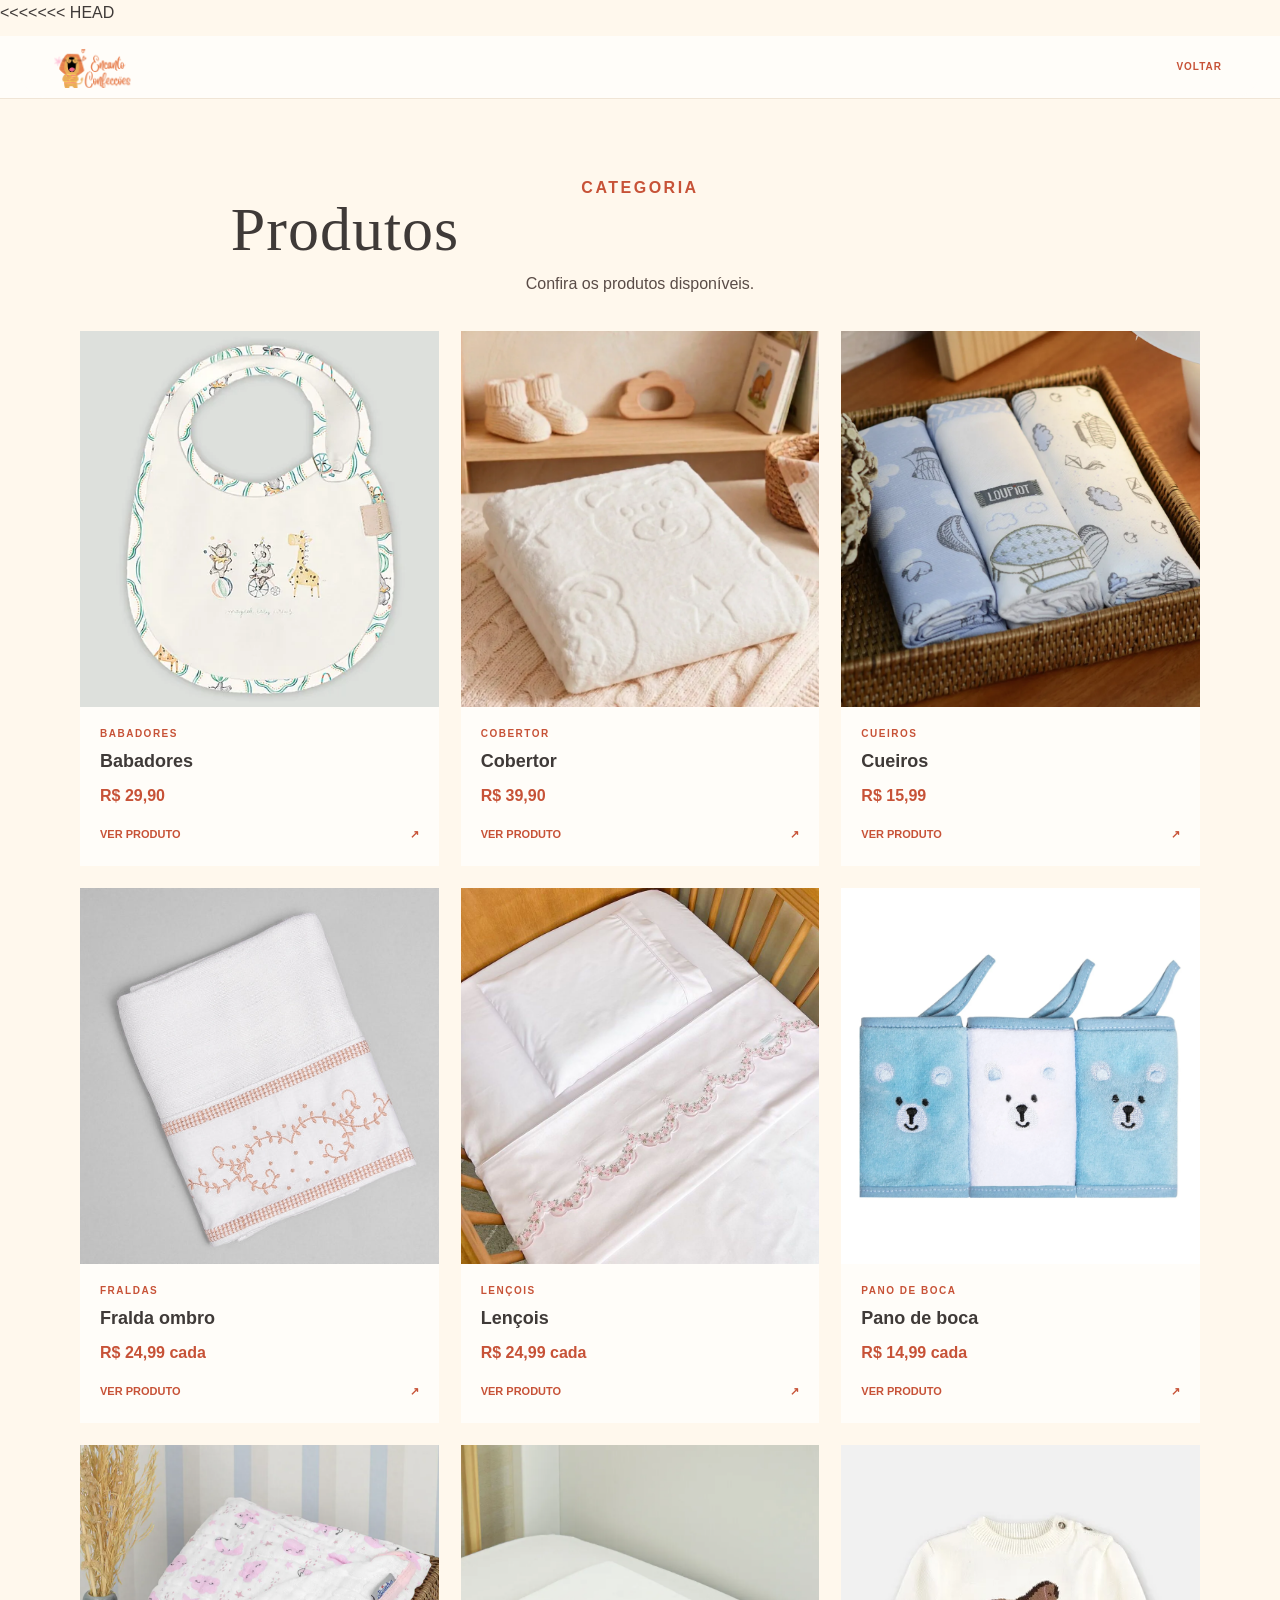
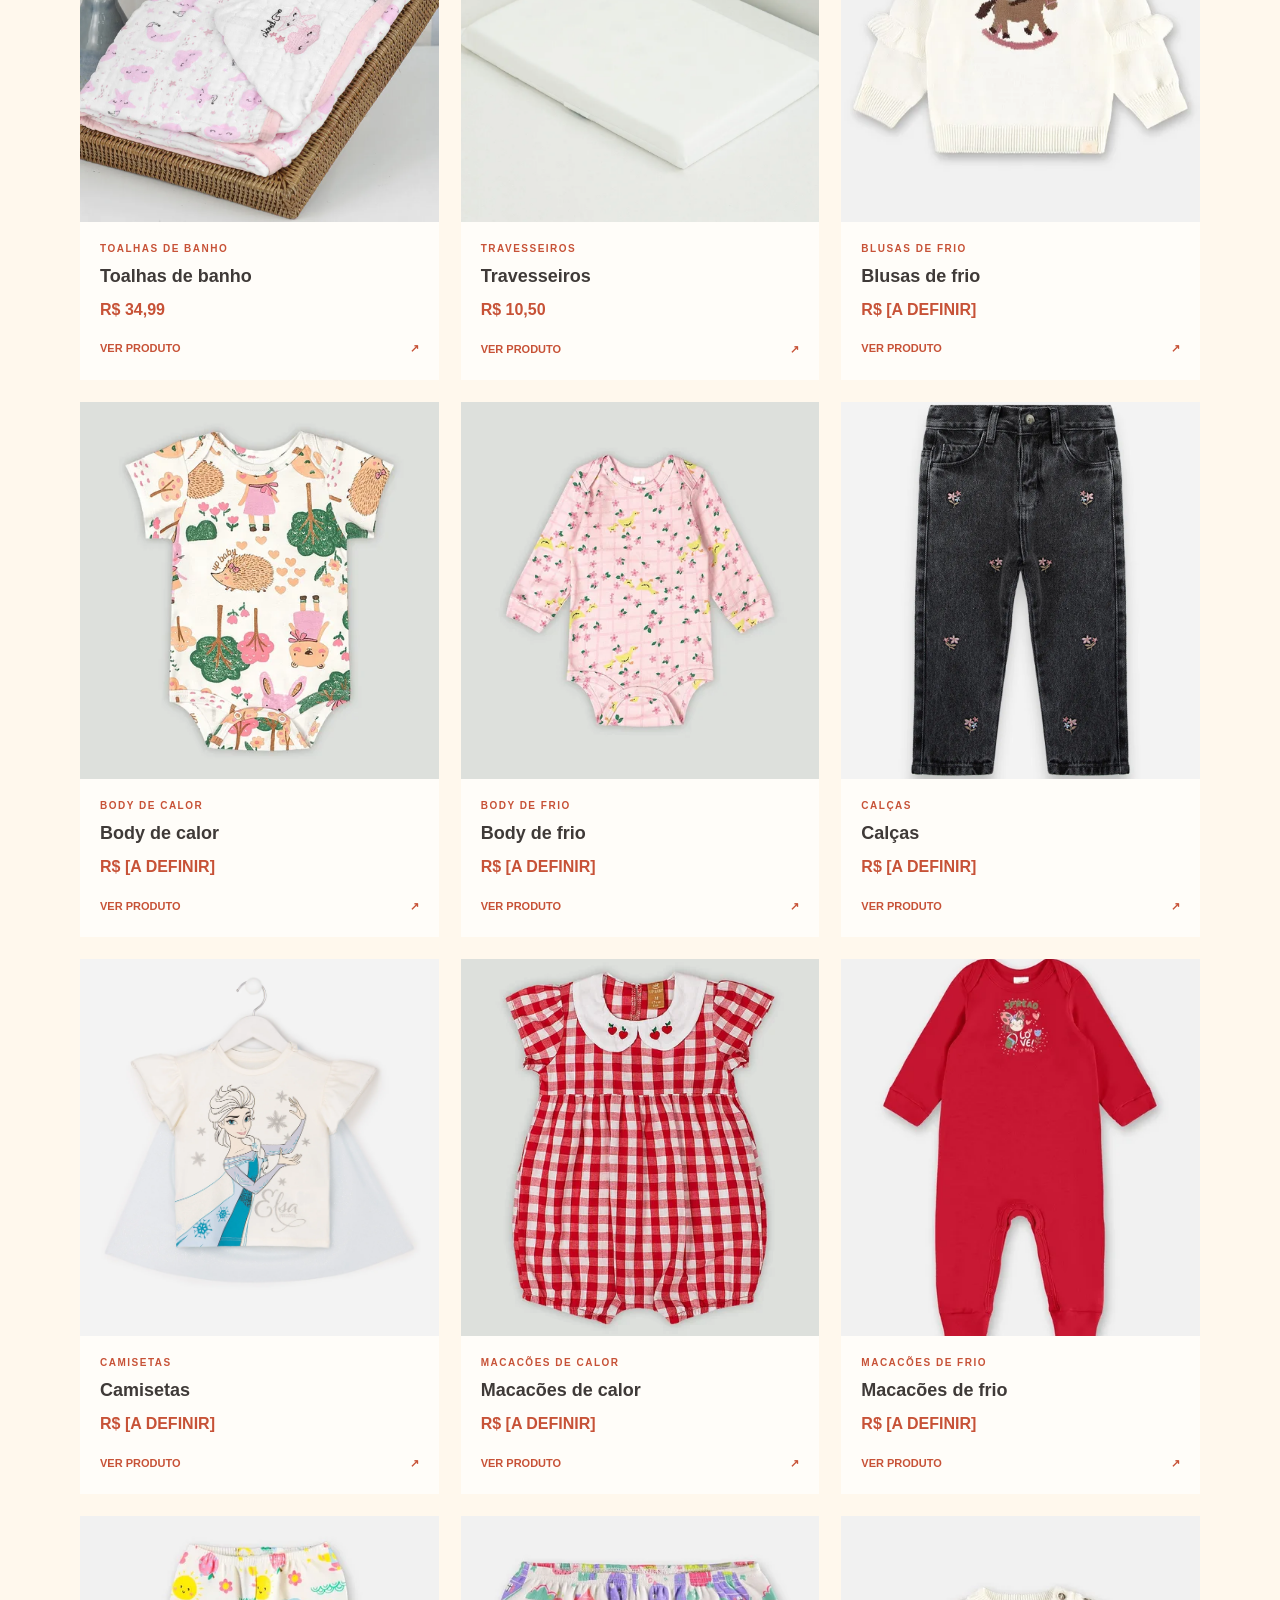
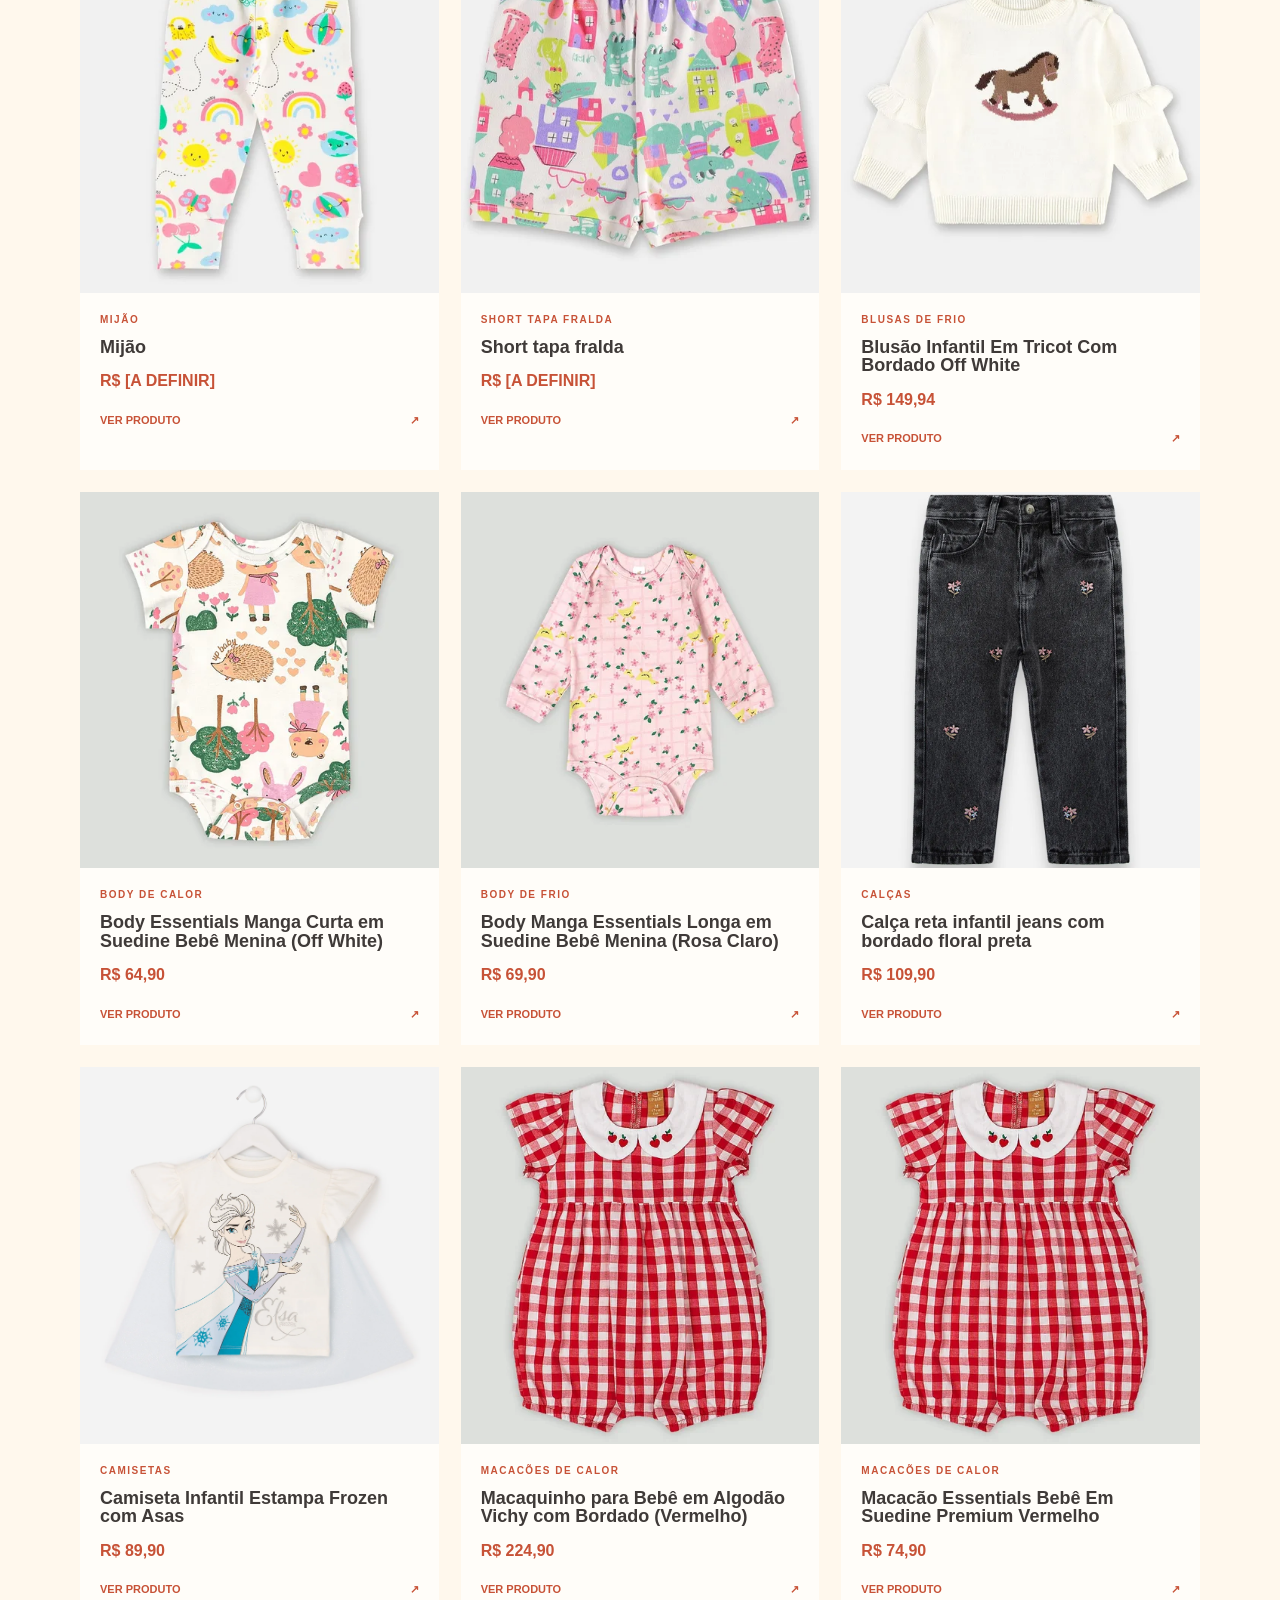
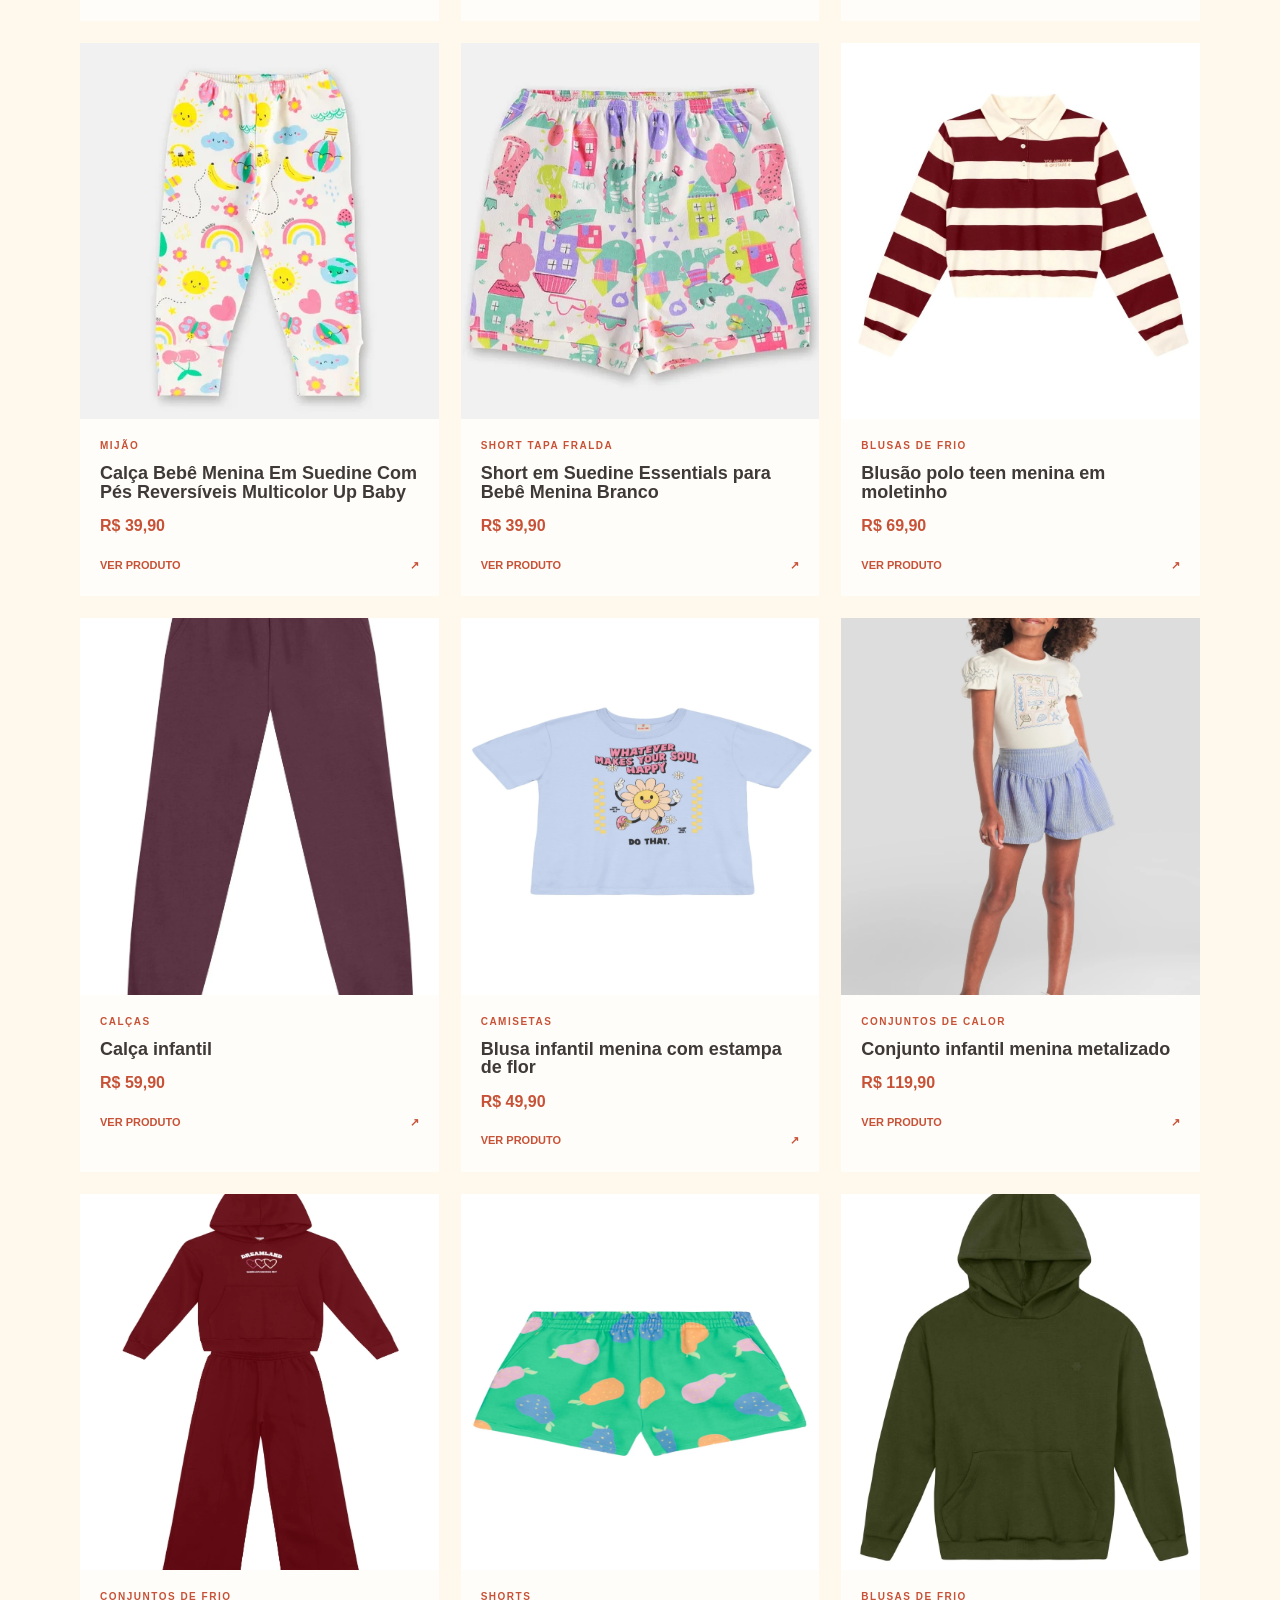
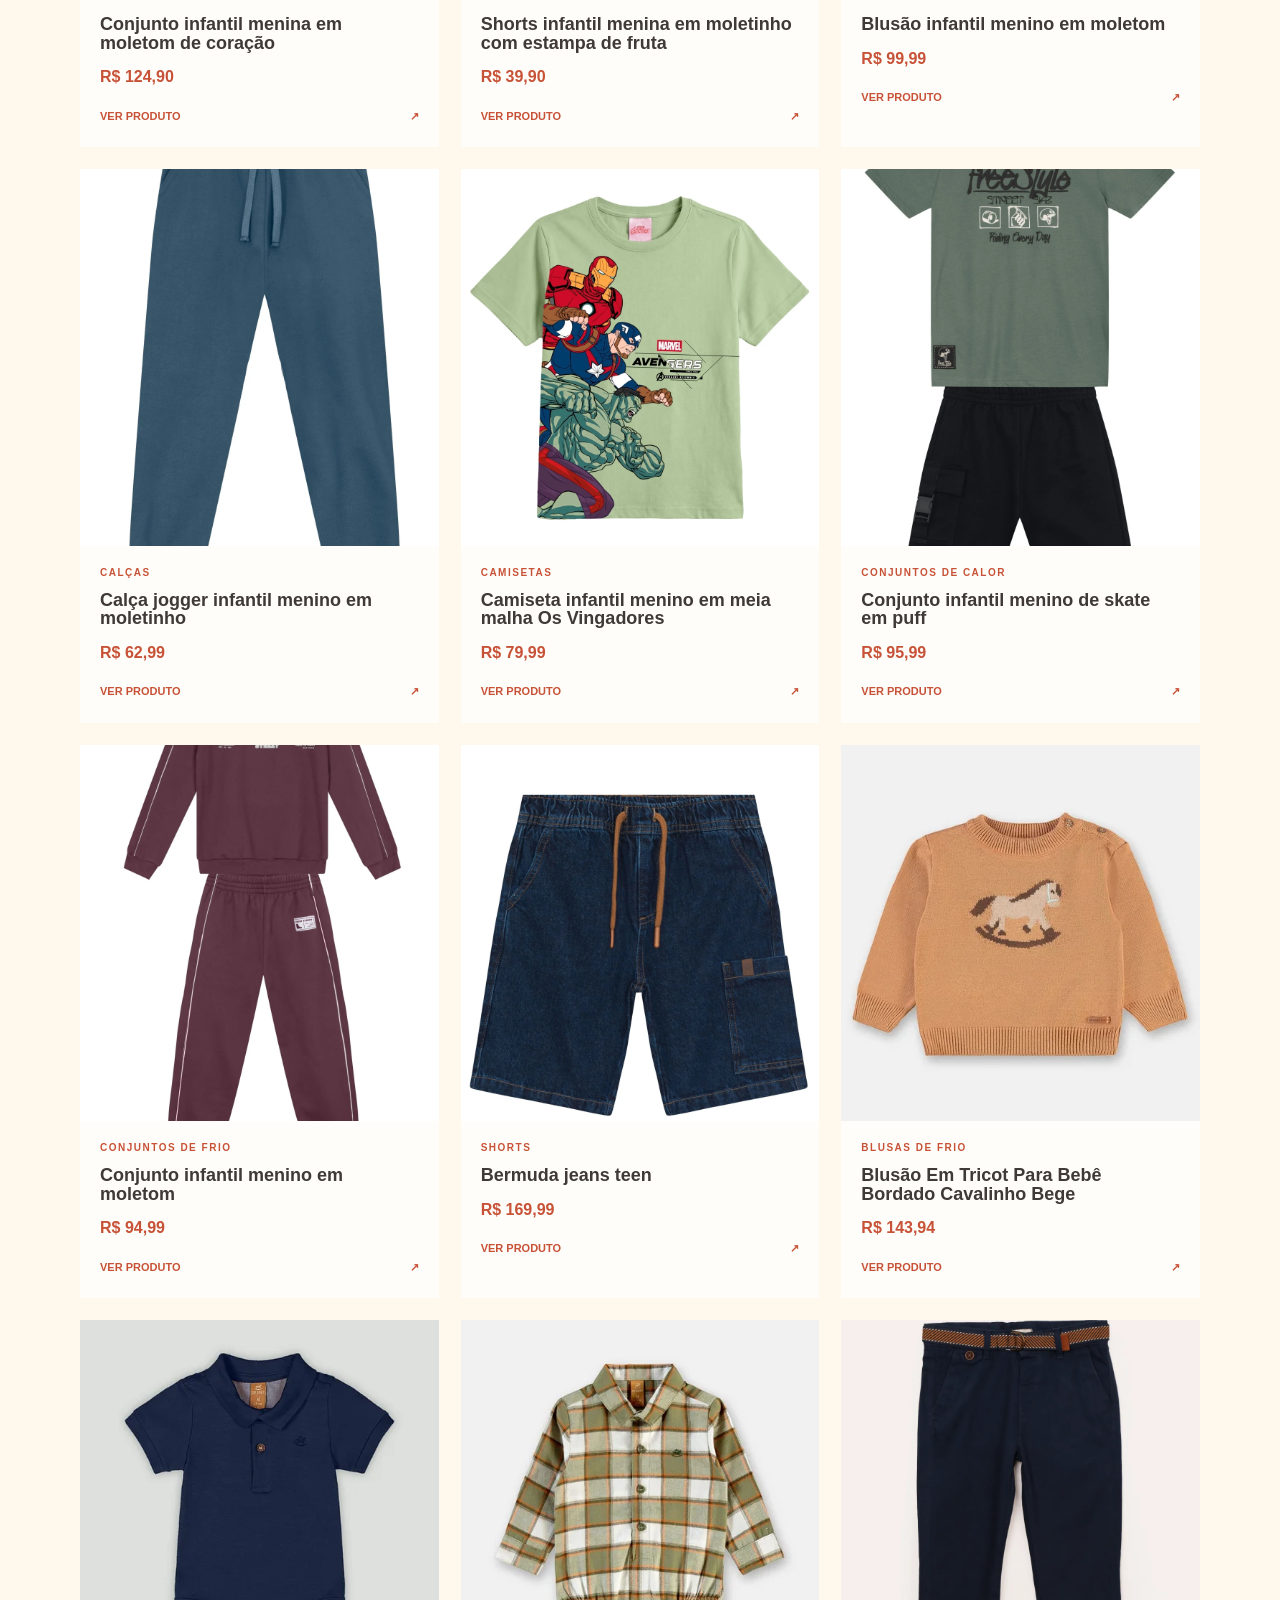
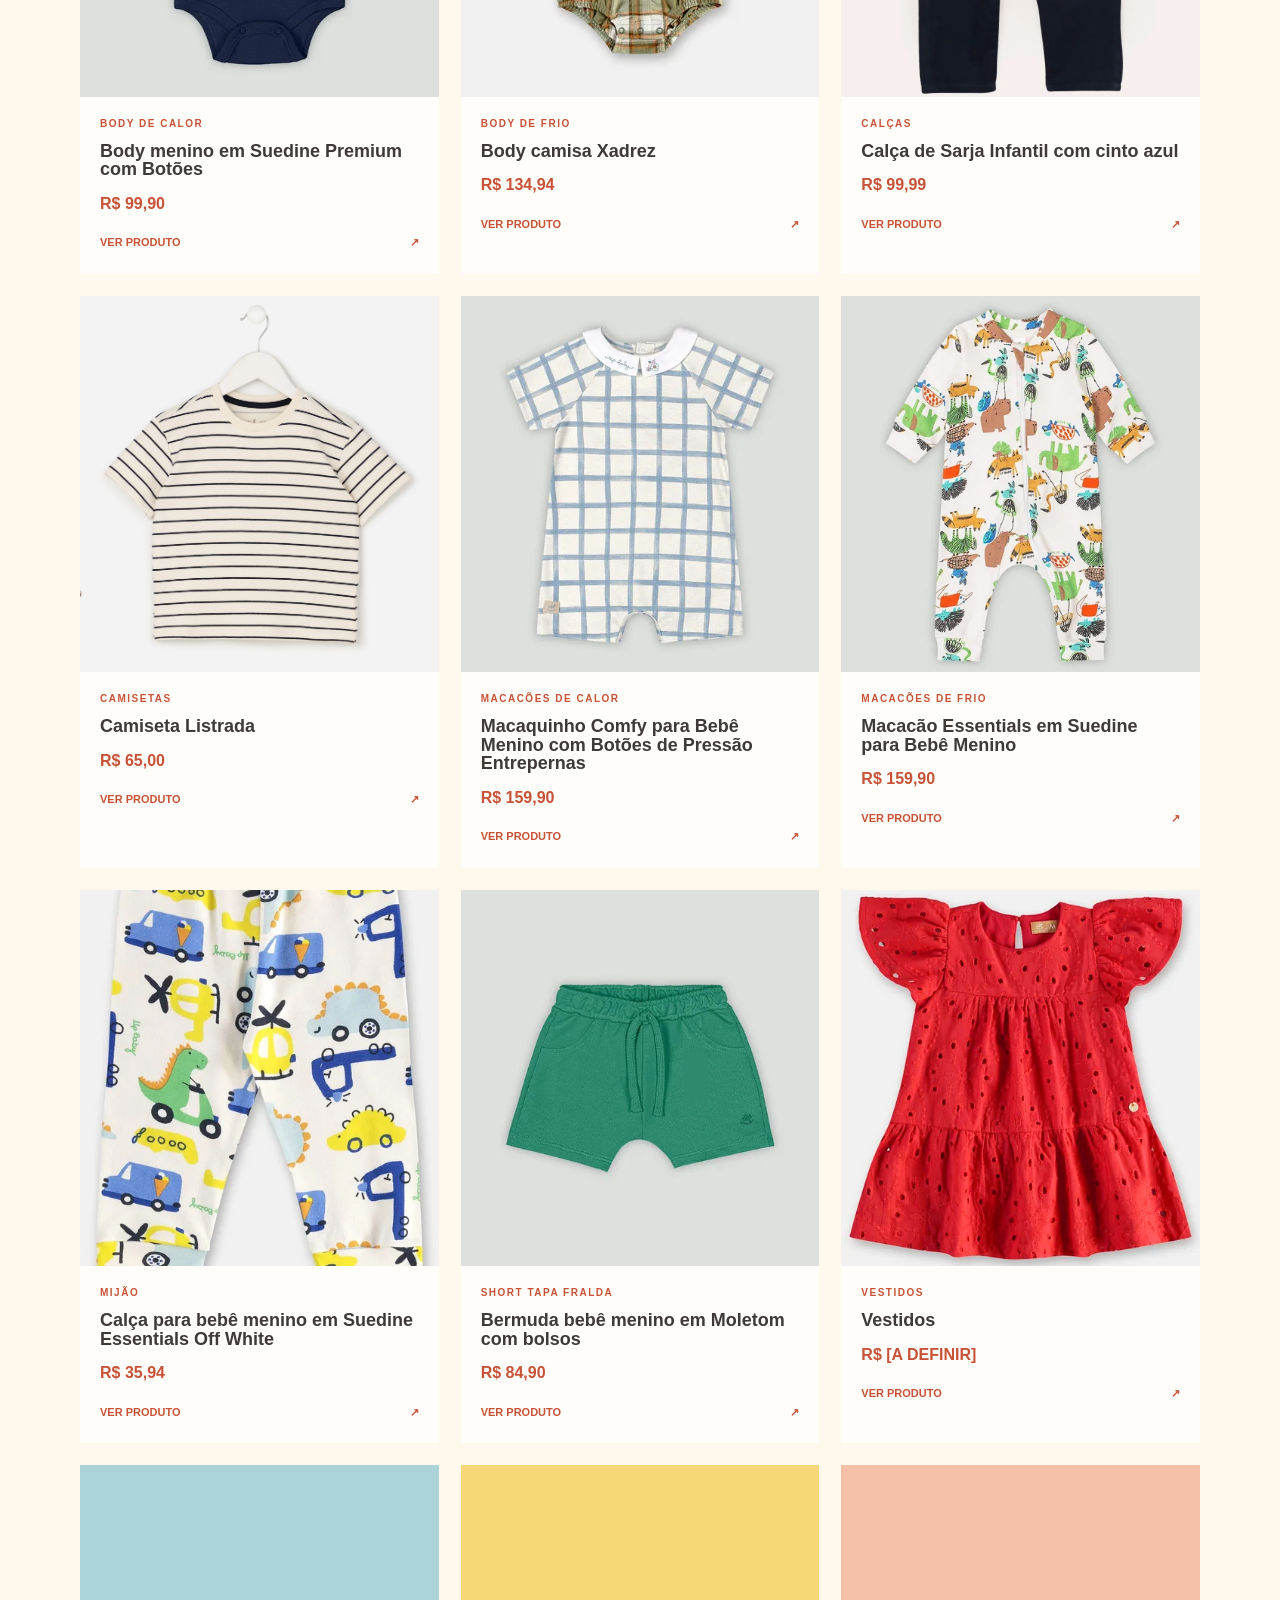
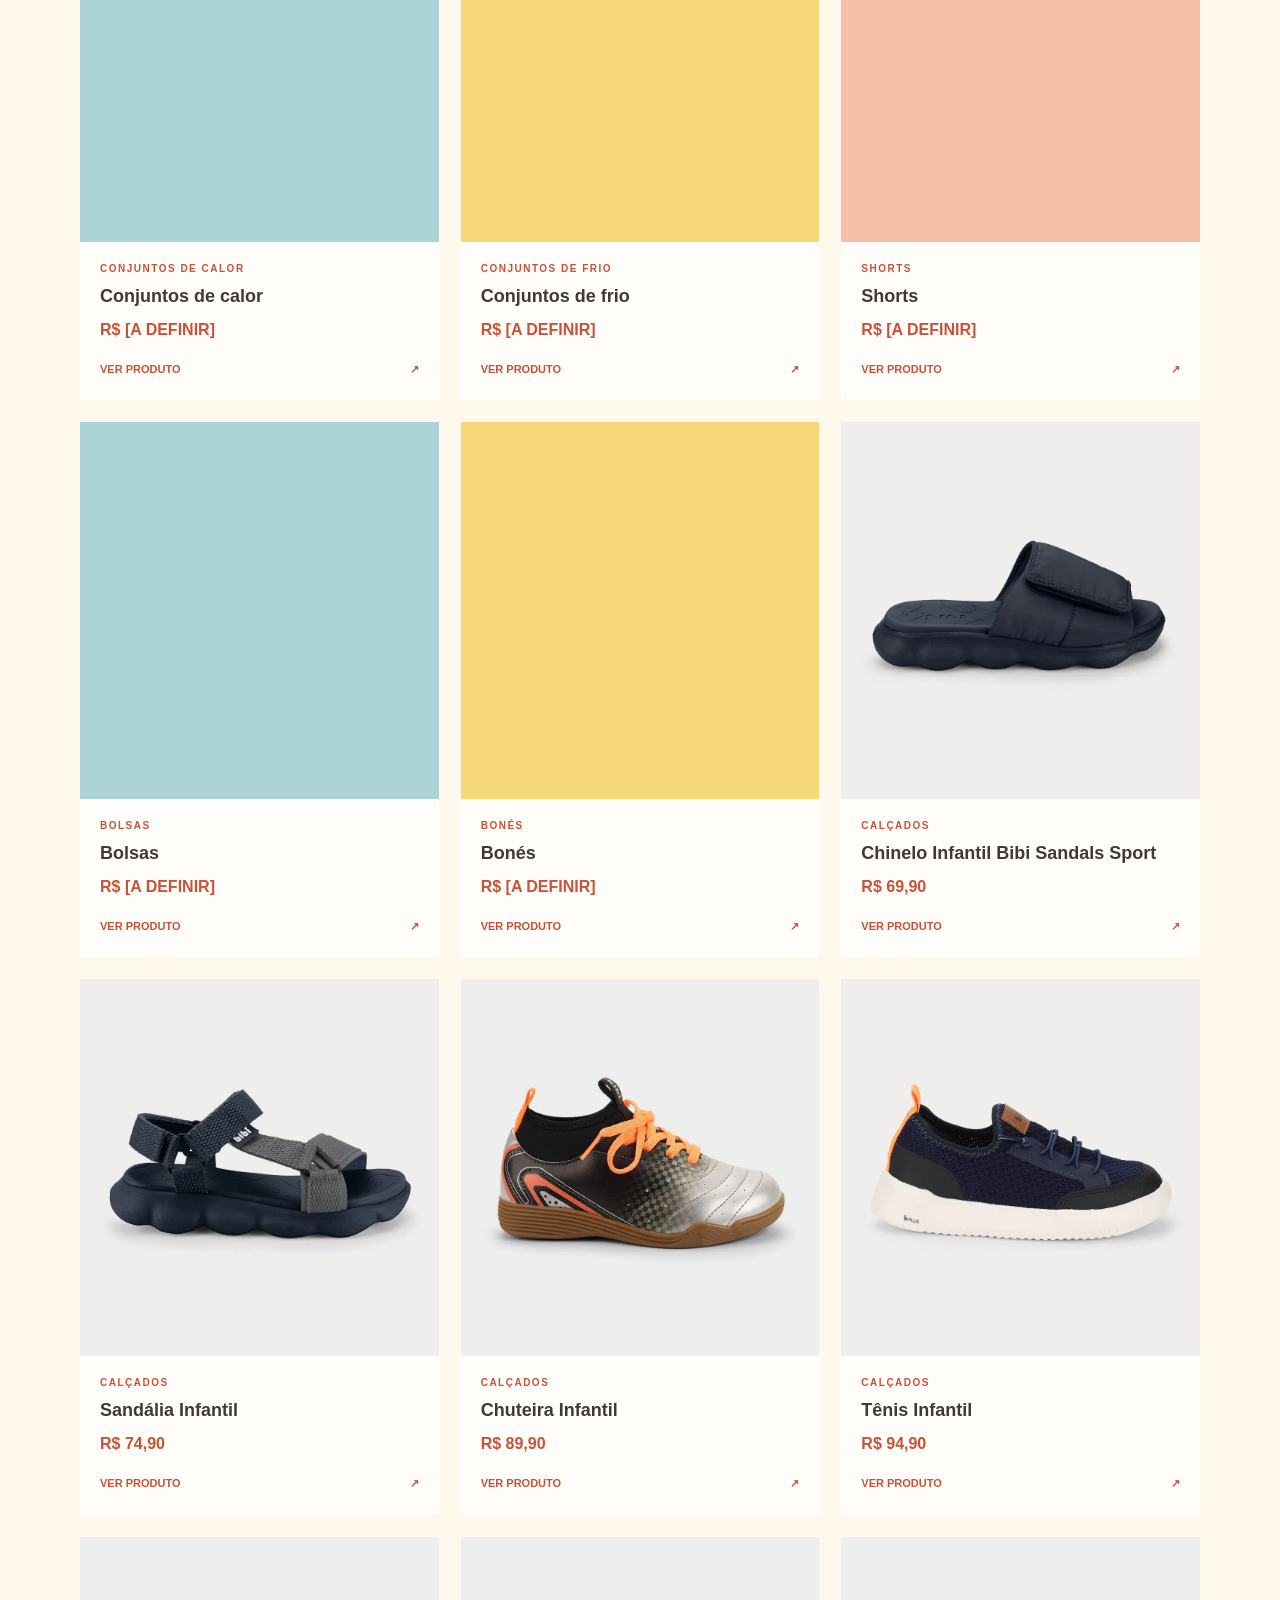
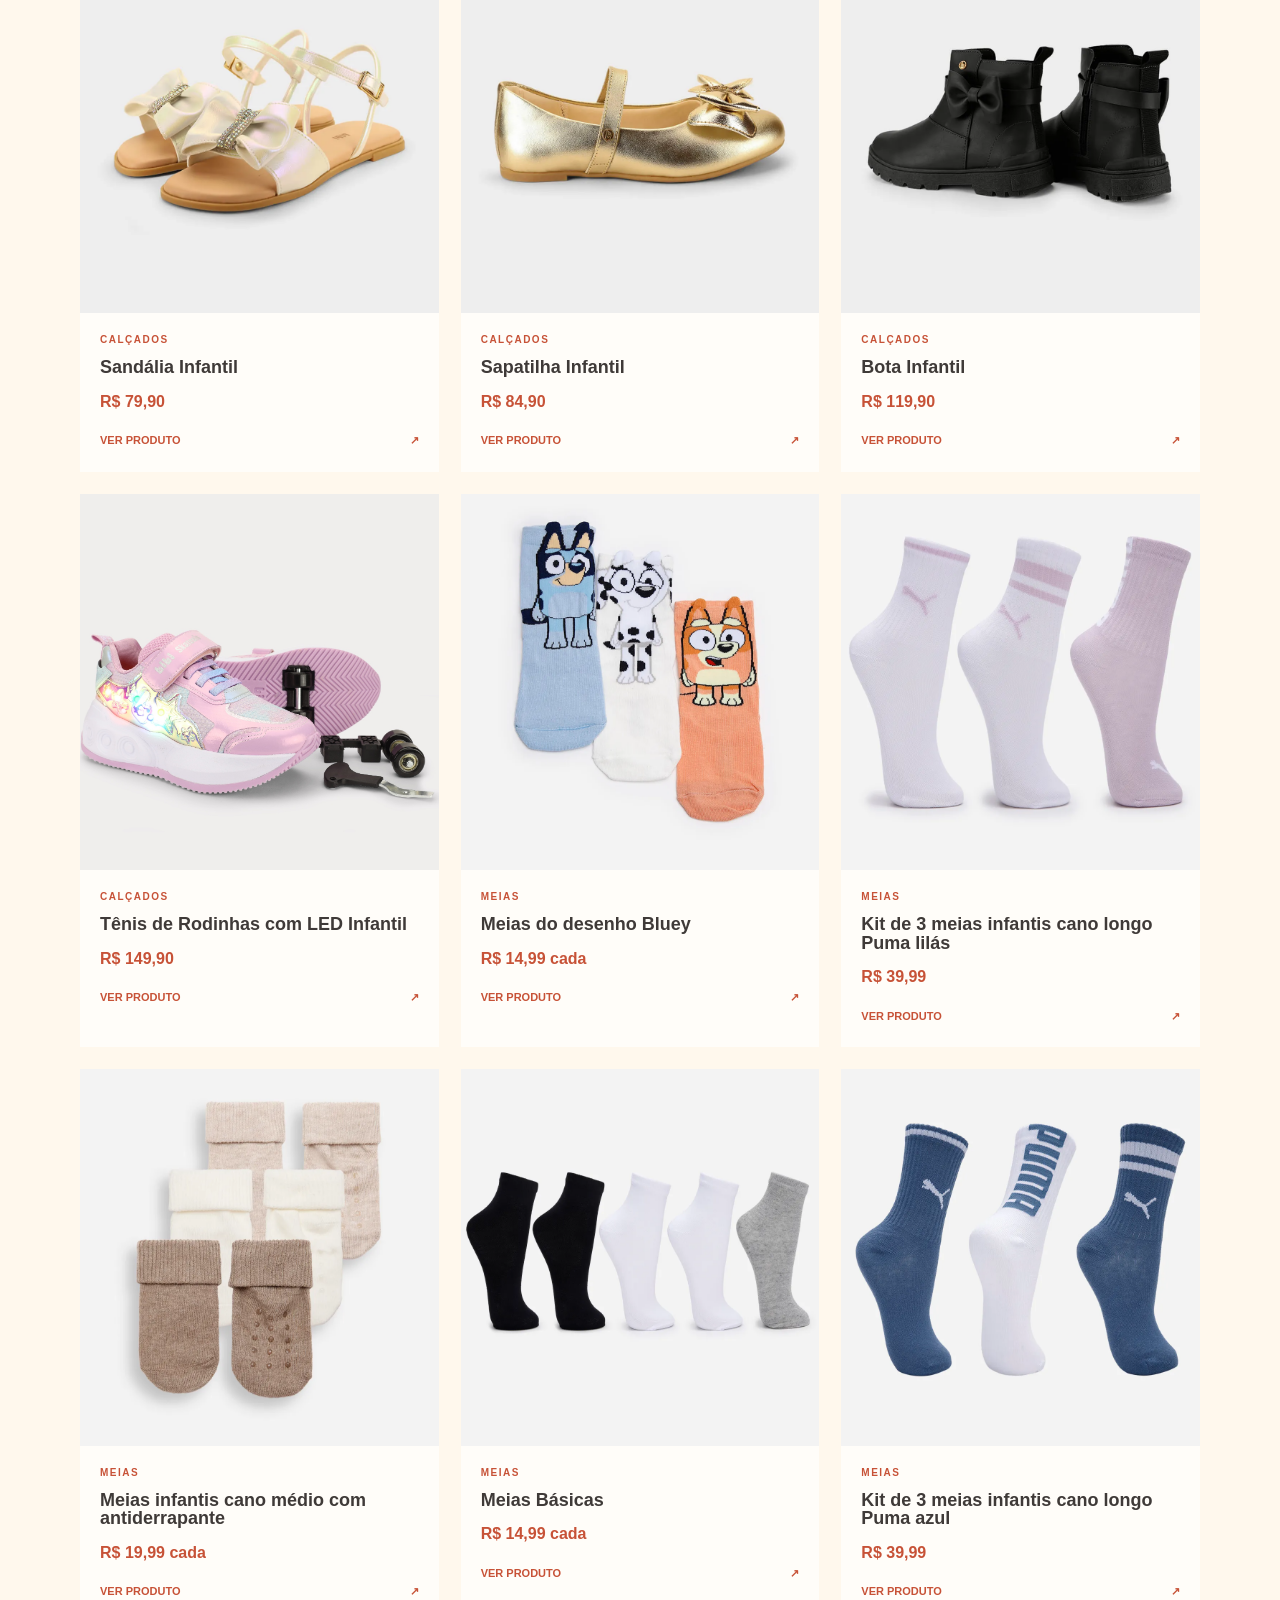
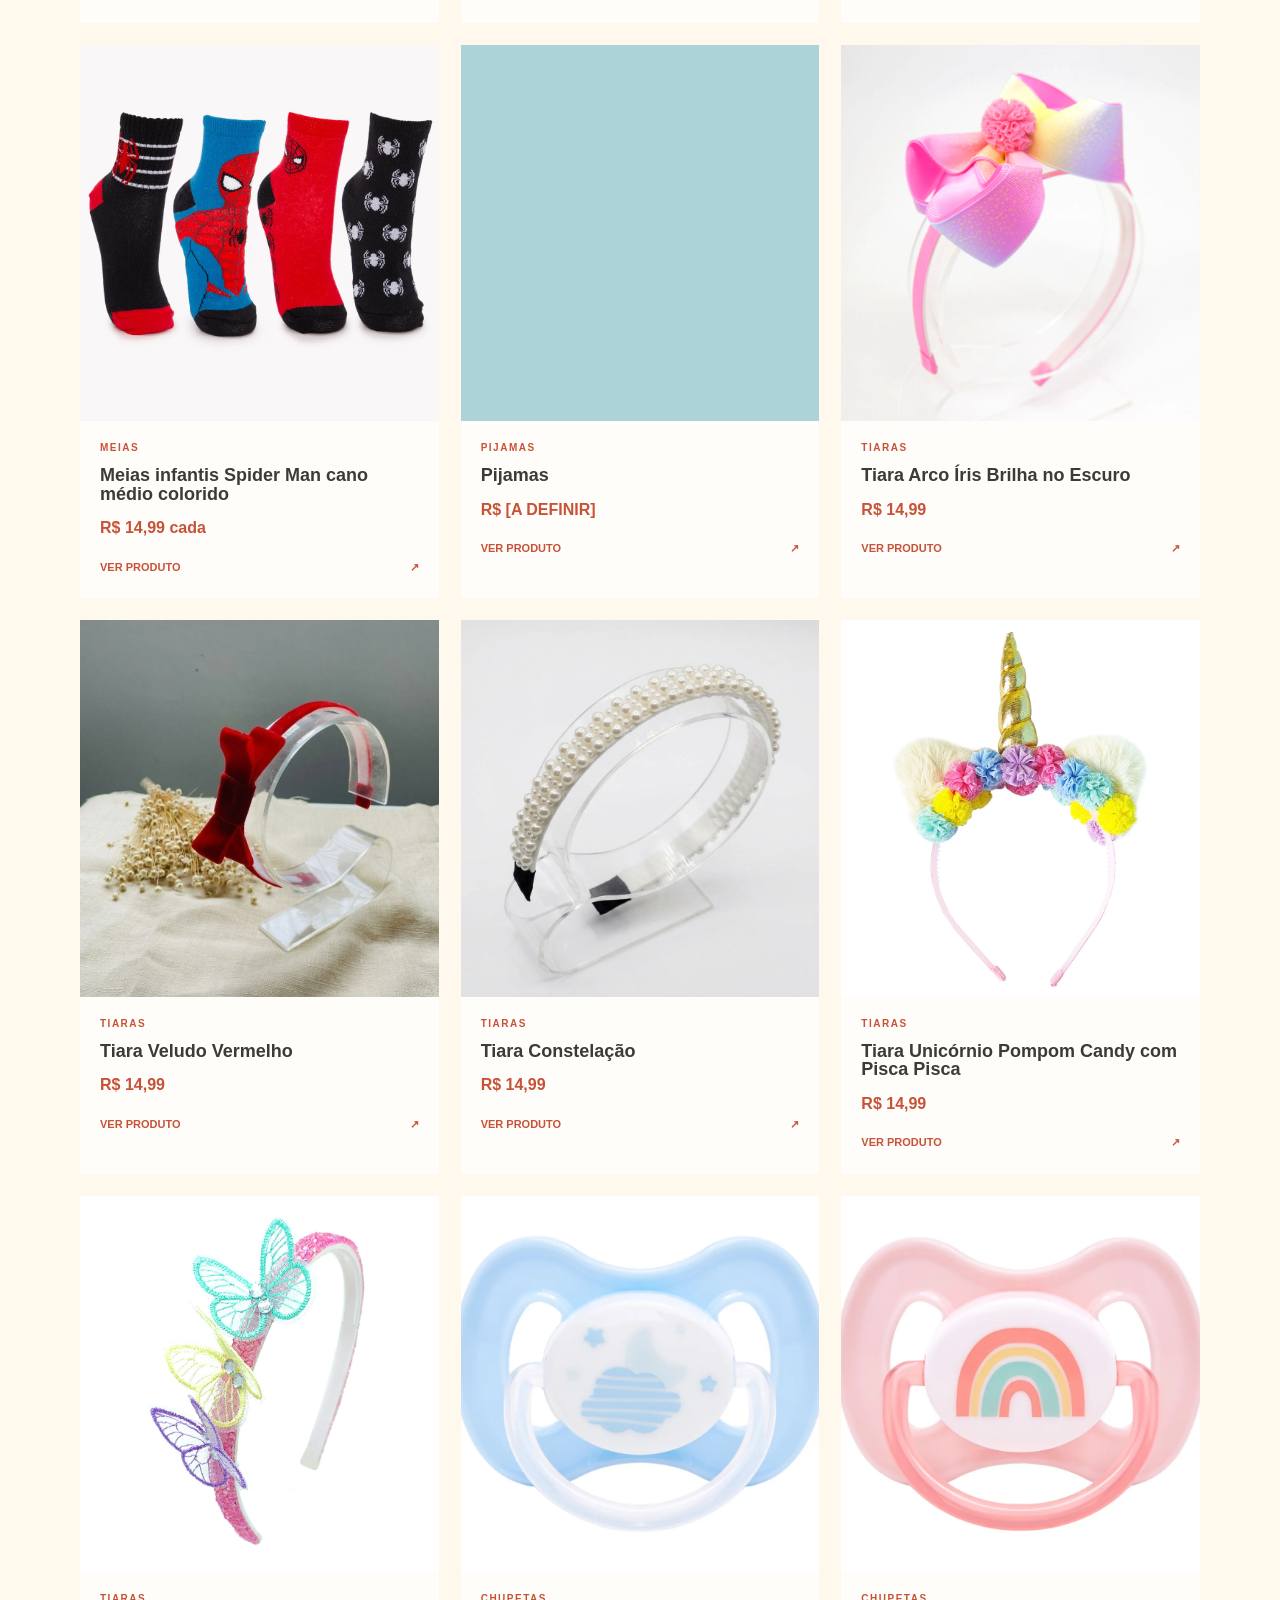
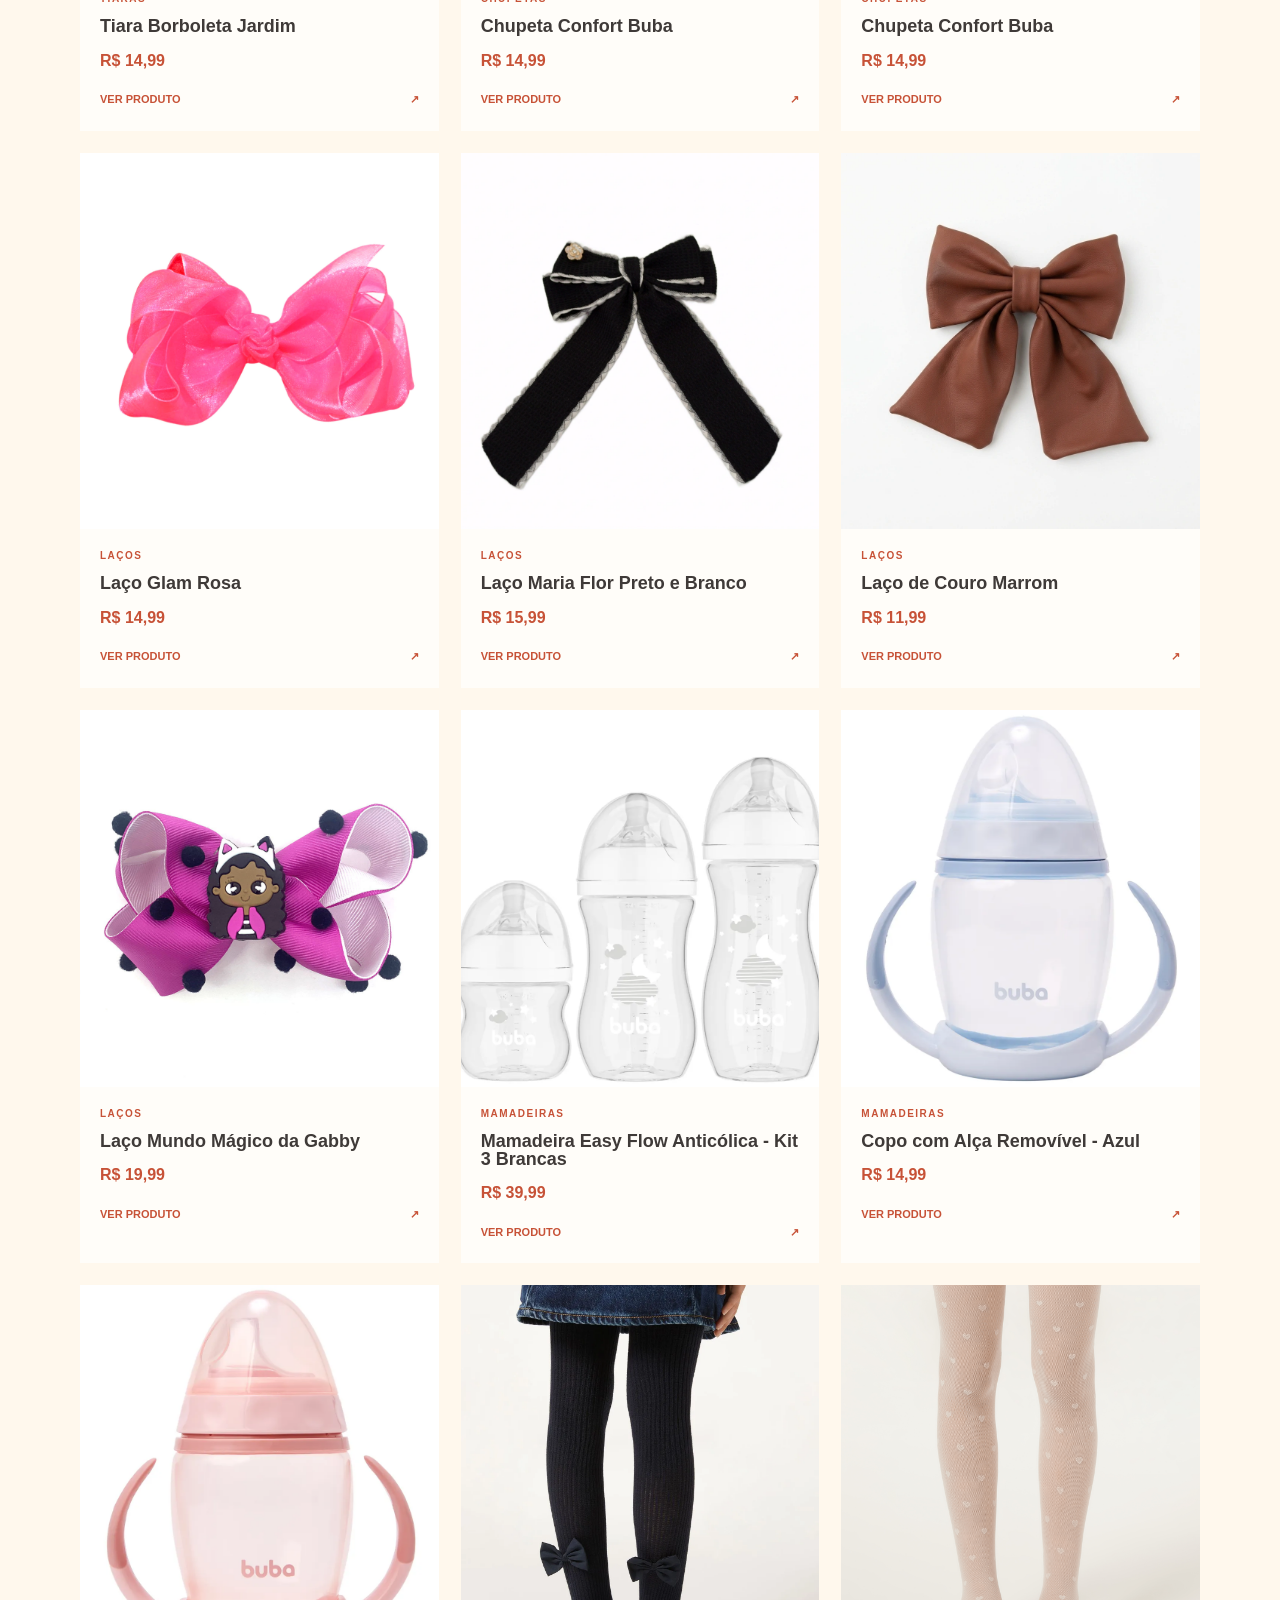
==== commit 789159f8: "Merge branch 'main' of https://github.com/GeicyVon/ENCANTO_COFECCOES" ====
--- a/categoria.html
+++ b/categoria.html
@@ -1,3 +1,4 @@
+<<<<<<< HEAD
 <!doctype html>
 <html lang="pt-BR">
 <head>
@@ -42,7 +43,6 @@
       </div>
       <div class="footer-column">
         <h2>Fale com a gente</h2>
-        <a class="contact-button" href="mailto:[A DEFINIR]">E-mail <span aria-hidden="true">↗</span></a>
         <a class="contact-button" href="https://wa.me/5517997135762?text=Ol%C3%A1%2C%20gostaria%20de%20falar%20com%20a%20Encanto%20Confec%C3%A7%C3%B5es." target="_blank" rel="noopener noreferrer">WhatsApp <span aria-hidden="true">↗</span></a>
         <a class="social-button" href="https://www.instagram.com/encanto_confeccoes?igsi=Nm16MHcxdmR4eHho" target="_blank" rel="noopener noreferrer">Instagram <span aria-hidden="true">↗</span></a>
       </div>
@@ -140,15 +140,17 @@
       { category: 'Mamadeiras', size: 'Único', name: 'Copo com Alça Removível - Rosa', price: 'R$ 14,99', color: 'photo-coral', images: ['imagens/acessorios/mamadeira/22343-copo-com-alca-removivel-rosa-01-detalhe03.webp'] },
       { category: 'Meia calça', size: '2 - 10', name: 'Meia-calça preta', price: 'R$ 29,99', color: 'photo-coral', images: ['imagens/acessorios/meia-calca/6638801-1200-auto.webp'] },
       { category: 'Meia calça', size: '2 - 10', name: 'Meia-calça branca', price: 'R$ 19,99', color: 'photo-coral', images: ['imagens/acessorios/meia-calca/6675498-1200-auto.png'] },
-      { category: 'Suspensórios', size: 'Único', name: 'Kit Suspensório + Gravata Borboleta Infantil', price: 'R$ [A DEFINIR]', color: 'photo-blue', images: ['imagens/acessorios/suspensorios/d-nq-np-2x-669825-mla114662357219-072026-f.webp'] },
-      { category: 'Suspensórios', size: 'Único', name: 'Kit Suspensório + Gravata Borboleta Infantil', price: 'R$ [A DEFINIR]', color: 'photo-blue', images: ['imagens/acessorios/suspensorios/d-nq-np-2x-897775-mla105452258143-012026-f-kit-gravata-e-suspensorio-infantil-varias-cores.webp'] }
+      { category: 'Suspensórios', size: 'Único', name: 'Kit Suspensório + Gravata Borboleta Infantil', price: 'R$ 29,99', color: 'photo-blue', images: ['imagens/acessorios/suspensorios/d-nq-np-2x-669825-mla114662357219-072026-f.webp'] },
+      { category: 'Suspensórios', size: 'Único', name: 'Kit Suspensório + Gravata Borboleta Infantil', price: 'R$ 29,99', color: 'photo-blue', images: ['imagens/acessorios/suspensorios/d-nq-np-2x-897775-mla105452258143-012026-f-kit-gravata-e-suspensorio-infantil-varias-cores.webp'] }
     ];
 
     const lancamentos = [
-      { category: 'Lançamentos', size: 'P, M, G', name: 'Bodys em destaque', price: 'R$ [A DEFINIR]', color: 'photo-coral' },
-      { category: 'Lançamentos', size: '1 - 3', name: 'Macacão novo', price: 'R$ [A DEFINIR]', color: 'photo-blue' },
-      { category: 'Lançamentos', size: '4 - 8', name: 'Coleção infantil', price: 'R$ [A DEFINIR]', color: 'photo-yellow' },
-      { category: 'Lançamentos', size: '10 - 14', name: 'Conjuntos premium', price: 'R$ [A DEFINIR]', color: 'photo-coral' }
+      { category: 'Lançamentos', size: 'P, M, G, GG', name: 'Blusão Infantil Em Tricot Com Bordado Off White', price: 'R$ 149,94', color: 'photo-coral', image: 'imagens/bebe-menina/blusa-de-frio/46703-000106-1.webp' },
+      { category: 'Lançamentos', size: 'RN, P, M, G, GG', name: 'Body Essentials Manga Curta em Suedine Bebê Menina (Off White)', price: 'R$ 64,90', color: 'photo-blue', image: 'imagens/bebe-menina/body-de-calor/47020-ab2554.webp' },
+      { category: 'Lançamentos', size: 'RN, P, M, G, GG', name: 'Body Manga Essentials Longa em Suedine Bebê Menina (Rosa Claro)', price: 'R$ 69,90', color: 'photo-yellow', image: 'imagens/bebe-menina/body-de-frio/47022-xad064.webp' },
+      { category: 'Lançamentos', size: 'P, M, G, 1, 2, 3', name: 'Calça reta infantil jeans com bordado floral preta', price: 'R$ 109,90', color: 'photo-coral', image: 'imagens/bebe-menina/calcas/foto-0.webp' },
+      { category: 'Lançamentos', size: 'Tipo único', name: 'Tiara Arco Íris Brilha no Escuro', price: 'R$ 14,99', color: 'photo-yellow', image: 'imagens/acessorios/tiaras/brilha11-a4b5c030b3314d0ad816352591051035-1024-1024.webp' },
+      { category: 'Lançamentos', size: '15 - 38', name: 'Kit de 3 meias infantis cano longo Puma lilás', price: 'R$ 39,99', color: 'photo-blue', image: 'imagens/acessorios/meias/foto-0-1.webp' }
     ];
 
     const params = new URLSearchParams(window.location.search);
@@ -316,3 +318,324 @@
   </script>
 </body>
 </html>
+=======
+<!doctype html>
+<html lang="pt-BR">
+<head>
+  <meta charset="utf-8">
+  <meta name="viewport" content="width=device-width, initial-scale=1">
+  <meta name="description" content="Produtos por categoria da Encanto confecções">
+  <title>Categoria | Encanto confecções</title>
+  <link rel="stylesheet" href="estilo.css">
+</head>
+<body>
+  <header class="site-header" id="inicio">
+    <div class="topbar">
+      <a class="brand" href="index.html#inicio" aria-label="Encanto confecções, início"><img class="brand-logo" src="imagens/encanto-confecoes-3.png" alt="Encanto Confecções"></a>
+      <div class="header-actions">
+        <a class="button button-light category-back" href="index.html#inicio">Voltar</a>
+      </div>
+    </div>
+  </header>
+
+  <main class="category-page">
+    <section class="category-page-header section-wrap">
+      <p class="eyebrow">Categoria</p>
+      <h1 id="titulo-categoria">Produtos</h1>
+      <p id="descricao-categoria">Confira os produtos disponíveis nesta categoria.</p>
+    </section>
+
+    <section class="section-wrap category-page-list" aria-live="polite">
+      <div id="category-products" class="product-grid category-grid"></div>
+    </section>
+  </main>
+
+  <footer class="site-footer" id="contato">
+    <div class="footer-main section-wrap">
+      <div>
+        <a class="brand brand-footer" href="index.html#inicio"><img class="brand-logo" src="imagens/logo-rodape.png" alt="Encanto Confecções"></a>
+        <p>Encanto confecções encantando seu dia</p>
+      </div>
+      <div class="footer-column">
+        <h2>Visite</h2>
+        <p>Av Ângelo Takaki 2425<br>Paranapuã - SP</p>
+        <p>Seg a Sáb das 08h30 às 18h00.</p>
+      </div>
+      <div class="footer-column">
+        <h2>Fale com a gente</h2>
+        <a class="contact-button" href="https://wa.me/5517997135762?text=Ol%C3%A1%2C%20gostaria%20de%20falar%20com%20a%20Encanto%20Confec%C3%A7%C3%B5es." target="_blank" rel="noopener noreferrer">WhatsApp <span aria-hidden="true">↗</span></a>
+        <a class="social-button" href="https://www.instagram.com/encanto_confeccoes?igsi=Nm16MHcxdmR4eHho" target="_blank" rel="noopener noreferrer">Instagram <span aria-hidden="true">↗</span></a>
+      </div>
+      <div class="footer-column" id="duvidas">
+        <h2>Ajuda</h2>
+        <p><a href="#duvidas">FAQ / dúvidas frequentes</a></p>
+      </div>
+    </div>
+    <div class="footer-bottom section-wrap"><span>© encanto confecções</span></div>
+  </footer>
+
+  <script>
+    const catalog = [
+      { category: 'Babadores', size: 'Único', name: 'Babadores', price: 'R$ 29,90', color: 'photo-coral', image: 'imagens/enxoval/babadores/47008-dig399.webp' },
+      { category: 'Cobertor', size: '90 cm X 110 cm', name: 'Cobertor', price: 'R$ 39,90', color: 'photo-yellow', image: 'imagens/enxoval/cobertor/captura-de-tela-2026-09-16-203209.png' },
+      { category: 'Cueiros', size: '1 - 3', name: 'Cueiros', price: 'R$ 15,99', color: 'photo-blue', image: 'imagens/enxoval/cueiro/captura-de-tela-2026-09-16-203358.png' },
+      { category: 'Fraldas', size: '80 cm X 80 cm', name: 'Fralda ombro', price: 'R$ 24,99 cada', color: 'photo-coral', image: 'imagens/enxoval/fraldas/reduzidolaleblu-28-maio25-107.jpg' },
+      { category: 'Lençois', size: '10 - 14', name: 'Lençois', price: 'R$ 24,99 cada', color: 'photo-yellow', image: 'imagens/enxoval/lencois/jogo-de-lencol-para-berco-3-pecas-alice-bege-percal-rosa-180-fios-64751b54f0345-large.jpg' },
+      { category: 'Pano de boca', size: '16 - 18', name: 'Pano de boca', price: 'R$ 14,99 cada', color: 'photo-blue', image: 'imagens/enxoval/pano-de-boca/image.jpg' },
+      { category: 'Toalhas de banho', size: 'Recém nascido', name: 'Toalhas de banho', price: 'R$ 34,99', color: 'photo-coral', image: 'imagens/enxoval/toalha-de-banho/captura-de-tela-2026-09-16-204511.png' },
+      { category: 'Travesseiros', size: '29 cm X 19 cm X 3 cm', name: 'Travesseiros', price: 'R$ 10,50', color: 'photo-yellow', image: 'imagens/enxoval/travesseiro/captura-de-tela-2026-09-16-204613.png' },
+      { category: 'Blusas de frio', audience: 'bebe-menino', size: '1 - 3', name: 'Blusas de frio', price: 'R$ [A DEFINIR]', color: 'photo-coral', image: 'imagens/bebe-menina/blusa-de-frio/46703-000106-1.webp', boyImage: 'imagens/bebe-menino/blusa-de-frio/46740-161336-1.webp', girlsImage: 'imagens/meninas/blusa-de-frio/56448-1211-0002.webp', meninosImage: 'imagens/meninos/blusa-de-frio/56356-1163-0002.webp' },
+      { category: 'Body de calor', audience: 'bebe-menino', size: '4 - 8', name: 'Body de calor', price: 'R$ [A DEFINIR]', color: 'photo-blue', image: 'imagens/bebe-menina/body-de-calor/47020-ab2554.webp', boyImage: 'imagens/bebe-menino/body-de-calor/47071-193921.webp' },
+      { category: 'Body de frio', audience: 'bebe-menino', size: '10 - 14', name: 'Body de frio', price: 'R$ [A DEFINIR]', color: 'photo-yellow', image: 'imagens/bebe-menina/body-de-frio/47022-xad064.webp', boyImage: 'imagens/bebe-menino/body-de-frio/46738-180426.webp' },
+      { category: 'Calças', audience: 'bebe-menino', size: '16 - 18', name: 'Calças', price: 'R$ [A DEFINIR]', color: 'photo-coral', image: 'imagens/bebe-menina/calcas/foto-0.webp', boyImage: 'imagens/bebe-menino/calcas/foto-0.webp', girlsImage: 'imagens/meninas/calcas/80177-0028-0005.webp', meninosImage: 'imagens/meninos/calcas/80179-2600-0005.webp' },
+      { category: 'Camisetas', audience: 'bebe-menino', size: 'Recém nascido', name: 'Camisetas', price: 'R$ [A DEFINIR]', color: 'photo-blue', image: 'imagens/bebe-menina/camisetas/3.webp', boyImage: 'imagens/bebe-menino/camisetas/3.webp', girlsImage: 'imagens/meninas/camisetas/37025-0855-0005.webp', meninosImage: 'imagens/meninos/camisetas/27566-0573-0002.webp' },
+      { category: 'Macacões de calor', audience: 'bebe-menino', size: 'P, M, G', name: 'Macacões de calor', price: 'R$ [A DEFINIR]', color: 'photo-yellow', image: 'imagens/bebe-menina/macacoes-de-calor/46970-191763-1.webp', boyImage: 'imagens/bebe-menino/macacoes-de-calor/47015-dig398-1.webp' },
+      { category: 'Macacões de frio', audience: 'bebe-menina', size: '1 - 3', name: 'Macacões de frio', price: 'R$ [A DEFINIR]', color: 'photo-coral', image: 'imagens/bebe-menina/macacoes-de-frio/46834-191763.webp' },
+      { category: 'Mijão', audience: 'bebe-menino', size: '4 - 8', name: 'Mijão', price: 'R$ [A DEFINIR]', color: 'photo-blue', image: 'imagens/bebe-menina/mijao/46780-ab2423-1.webp', boyImage: 'imagens/bebe-menino/mijao/46487-ab2377.webp' },
+      { category: 'Short tapa fralda', audience: 'bebe-menino', size: '10 - 14', name: 'Short tapa fralda', price: 'R$ [A DEFINIR]', color: 'photo-yellow', image: 'imagens/bebe-menina/short-tapa-fralda/46477-ab2380.webp', boyImage: 'imagens/bebe-menino/short-tapa-fralda/47069-185841.webp' },
+      { category: 'Blusas de frio', audience: 'bebe-menina', size: 'P, M, G, 1, 2, 3', name: 'Blusão Infantil Em Tricot Com Bordado Off White', price: 'R$ 149,94', color: 'photo-coral', image: 'imagens/bebe-menina/blusa-de-frio/46703-000106-1.webp' },
+      { category: 'Body de calor', audience: 'bebe-menina', size: 'RN, P, M, G, GG', name: 'Body Essentials Manga Curta em Suedine Bebê Menina (Off White)', price: 'R$ 64,90', color: 'photo-blue', image: 'imagens/bebe-menina/body-de-calor/47020-ab2554.webp' },
+      { category: 'Body de frio', audience: 'bebe-menina', size: 'RN, P, M, G, GG', name: 'Body Manga Essentials Longa em Suedine Bebê Menina (Rosa Claro)', price: 'R$ 69,90', color: 'photo-yellow', image: 'imagens/bebe-menina/body-de-frio/47022-xad064.webp' },
+      { category: 'Calças', audience: 'bebe-menina', size: 'P, M, G, 1, 2, 3', name: 'Calça reta infantil jeans com bordado floral preta', price: 'R$ 109,90', color: 'photo-coral', image: 'imagens/bebe-menina/calcas/foto-0.webp' },
+      { category: 'Camisetas', audience: 'bebe-menina', size: 'P, M, G, GG', name: 'Camiseta Infantil Estampa Frozen com Asas', price: 'R$ 89,90', color: 'photo-blue', image: 'imagens/bebe-menina/camisetas/3.webp' },
+      { category: 'Macacões de calor', audience: 'bebe-menina', size: 'RN, P, M, G', name: 'Macaquinho para Bebê em Algodão Vichy com Bordado (Vermelho)', price: 'R$ 224,90', color: 'photo-yellow', image: 'imagens/bebe-menina/macacoes-de-calor/46970-191763-1.webp' },
+      { category: 'Macacões de calor', audience: 'bebe-menina', size: 'RN, P, M, G', name: 'Macacão Essentials Bebê Em Suedine Premium Vermelho', price: 'R$ 74,90', color: 'photo-yellow', image: 'imagens/bebe-menina/macacoes-de-calor/46970-191763-1.webp' },
+      { category: 'Mijão', audience: 'bebe-menina', size: 'RN, P, M, G', name: 'Calça Bebê Menina Em Suedine Com Pés Reversíveis Multicolor Up Baby', price: 'R$ 39,90', color: 'photo-blue', image: 'imagens/bebe-menina/mijao/46780-ab2423-1.webp' },
+      { category: 'Short tapa fralda', audience: 'bebe-menina', size: 'RN, P, M, G', name: 'Short em Suedine Essentials para Bebê Menina Branco', price: 'R$ 39,90', color: 'photo-yellow', image: 'imagens/bebe-menina/short-tapa-fralda/46477-ab2380.webp' },
+      { category: 'Blusas de frio', audience: 'meninas', size: '10 - 18', name: 'Blusão polo teen menina em moletinho', price: 'R$ 69,90', color: 'photo-coral', image: 'imagens/meninas/blusa-de-frio/blusao-polo-teen.jpeg' },
+      { category: 'Calças', audience: 'meninas', size: '1 - 18', name: 'Calça infantil', price: 'R$ 59,90', color: 'photo-coral', image: 'imagens/meninas/calcas/calca-infantil-moletom.png' },
+      { category: 'Camisetas', audience: 'meninas', size: '4 - 10', name: 'Blusa infantil menina com estampa de flor', price: 'R$ 49,90', color: 'photo-coral', image: 'imagens/meninas/blusa-de-frio/blusa-estampa-flor.png' },
+      { category: 'Conjuntos de calor', audience: 'meninas', size: '4 - 10', name: 'Conjunto infantil menina metalizado', price: 'R$ 119,90', color: 'photo-yellow', image: 'imagens/meninas/conjuntos-de-calor/conjunto-metalizado.png' },
+      { category: 'Conjuntos de frio', audience: 'meninas', size: '4 - 16', name: 'Conjunto infantil menina em moletom de coração', price: 'R$ 124,90', color: 'photo-yellow', image: 'imagens/meninas/conjuntos-de-frio/conjunto-moletom-coracao.png' },
+      { category: 'Shorts', audience: 'meninas', size: '4 - 10', name: 'Shorts infantil menina em moletinho com estampa de fruta', price: 'R$ 39,90', color: 'photo-coral', image: 'imagens/meninas/shorts/short-moletinho-fruta.png' },
+      { category: 'Blusas de frio', audience: 'meninos', size: '4 - 16', name: 'Blusão infantil menino em moletom', price: 'R$ 99,99', color: 'photo-blue', image: 'imagens/meninos/blusa-de-frio/blusao-moletom.png' },
+      { category: 'Calças', audience: 'meninos', size: 'P, M, G, 1 - 18', name: 'Calça jogger infantil menino em moletinho', price: 'R$ 62,99', color: 'photo-blue', image: 'imagens/meninos/calcas/calca-jogger.png' },
+      { category: 'Camisetas', audience: 'meninos', size: '4 - 10', name: 'Camiseta infantil menino em meia malha Os Vingadores', price: 'R$ 79,99', color: 'photo-blue', image: 'imagens/meninos/camisetas/camiseta-vingadores.png' },
+      { category: 'Conjuntos de calor', audience: 'meninos', size: '4 - 16', name: 'Conjunto infantil menino de skate em puff', price: 'R$ 95,99', color: 'photo-blue', image: 'imagens/meninos/conjuntos-de-calor/conjunto-skate.png' },
+      { category: 'Conjuntos de frio', audience: 'meninos', size: '4 - 16', name: 'Conjunto infantil menino em moletom', price: 'R$ 94,99', color: 'photo-blue', image: 'imagens/meninos/conjuntos-de-frio/conjunto-moletom.png' },
+      { category: 'Shorts', audience: 'meninos', size: '4 - 10', name: 'Bermuda jeans teen', price: 'R$ 169,99', color: 'photo-blue', image: 'imagens/meninos/shorts/bermuda-jeans-teen.png' },
+      { category: 'Blusas de frio', audience: 'bebe-menino', size: 'P, M, G, 1, 2, 3', name: 'Blusão Em Tricot Para Bebê Bordado Cavalinho Bege', price: 'R$ 143,94', color: 'photo-blue', image: 'imagens/bebe-menino/blusa-de-frio/46740-161336-1.webp' },
+      { category: 'Body de calor', audience: 'bebe-menino', size: 'RN, P, M, G, GG', name: 'Body menino em Suedine Premium com Botões', price: 'R$ 99,90', color: 'photo-blue', image: 'imagens/bebe-menino/body-de-calor/47071-193921.webp' },
+      { category: 'Body de frio', audience: 'bebe-menino', size: 'RN, P, M, G, GG', name: 'Body camisa Xadrez', price: 'R$ 134,94', color: 'photo-blue', image: 'imagens/bebe-menino/body-de-frio/46738-180426.webp' },
+      { category: 'Calças', audience: 'bebe-menino', size: '1, 2, 3, 4, 5', name: 'Calça de Sarja Infantil com cinto azul', price: 'R$ 99,99', color: 'photo-blue', image: 'imagens/bebe-menino/calcas/foto-0.webp' },
+      { category: 'Camisetas', audience: 'bebe-menino', size: 'P, M, G', name: 'Camiseta Listrada', price: 'R$ 65,00', color: 'photo-blue', image: 'imagens/bebe-menino/camisetas/3.webp' },
+      { category: 'Macacões de calor', audience: 'bebe-menino', size: 'PR, RN, P, M, G', name: 'Macaquinho Comfy para Bebê Menino com Botões de Pressão Entrepernas', price: 'R$ 159,90', color: 'photo-blue', image: 'imagens/bebe-menino/macacoes-de-calor/47015-dig398-1.webp' },
+      { category: 'Macacões de frio', audience: 'bebe-menino', size: 'PR, RN, P, M, G, 1, 2, 3', name: 'Macacão Essentials em Suedine para Bebê Menino', price: 'R$ 159,90', color: 'photo-blue', image: 'imagens/bebe-menino/macacoes-de-frio/47038-ab2520.webp' },
+      { category: 'Mijão', audience: 'bebe-menino', size: 'PR, RN, P, M, G', name: 'Calça para bebê menino em Suedine Essentials Off White', price: 'R$ 35,94', color: 'photo-blue', image: 'imagens/bebe-menino/mijao/46487-ab2377.webp' },
+      { category: 'Short tapa fralda', audience: 'bebe-menino', size: 'P, M, G, 1, 2, 3', name: 'Bermuda bebê menino em Moletom com bolsos', price: 'R$ 84,90', color: 'photo-blue', image: 'imagens/bebe-menino/short-tapa-fralda/47069-185841.webp' },
+      { category: 'Vestidos', size: '16 - 18', name: 'Vestidos', price: 'R$ [A DEFINIR]', color: 'photo-coral', image: 'imagens/bebe-menina/vestido/46402-191763-1.webp' },
+      { category: 'Conjuntos de calor', size: 'Recém nascido', name: 'Conjuntos de calor', price: 'R$ [A DEFINIR]', color: 'photo-blue', girlsImage: 'imagens/meninas/conjuntos-de-calor/36624-0945-0001.webp', meninosImage: 'imagens/meninos/conjuntos-de-calor/36821-1777-0005.webp' },
+      { category: 'Conjuntos de frio', size: 'P, M, G', name: 'Conjuntos de frio', price: 'R$ [A DEFINIR]', color: 'photo-yellow', girlsImage: 'imagens/meninas/conjuntos-de-frio/56425-1211-0002.webp', meninosImage: 'imagens/meninos/conjuntos-de-frio/56368-0028-0002.webp' },
+      { category: 'Shorts', size: '1 - 3', name: 'Shorts', price: 'R$ [A DEFINIR]', color: 'photo-coral', girlsImage: 'imagens/meninas/shorts/27255-1772-0002.webp', meninosImage: 'imagens/meninos/shorts/26963-3320-0002.webp' },
+      { category: 'Bolsas', size: '4 - 8', name: 'Bolsas', price: 'R$ [A DEFINIR]', color: 'photo-blue' },
+      { category: 'Bonés', size: '10 - 14', name: 'Bonés', price: 'R$ [A DEFINIR]', color: 'photo-yellow' },
+      { category: 'Calçados', audience: 'meninos', size: '28 - 37', name: 'Chinelo Infantil Bibi Sandals Sport', price: 'R$ 69,90', color: 'photo-blue', image: 'imagens/calcados/meninos/chinelo-bibi-sandals-sport.png' },
+      { category: 'Calçados', audience: 'meninos', size: '28 - 37', name: 'Sandália Infantil', price: 'R$ 74,90', color: 'photo-blue', image: 'imagens/calcados/meninos/sandalia-azul-marinho.png' },
+      { category: 'Calçados', audience: 'meninos', size: '28 - 37', name: 'Chuteira Infantil', price: 'R$ 89,90', color: 'photo-blue', image: 'imagens/calcados/meninos/chuteira-preta-prata.png' },
+      { category: 'Calçados', audience: 'meninos', size: '25 - 37', name: 'Tênis Infantil', price: 'R$ 94,90', color: 'photo-blue', image: 'imagens/calcados/meninos/tenis-azul-marinho-preto.png' },
+      { category: 'Calçados', audience: 'meninas', size: '28 - 37', name: 'Sandália Infantil', price: 'R$ 79,90', color: 'photo-coral', image: 'imagens/calcados/meninas/sandalia-branca-perolizada.png' },
+      { category: 'Calçados', audience: 'meninas', size: '20 - 35', name: 'Sapatilha Infantil', price: 'R$ 84,90', color: 'photo-coral', image: 'imagens/calcados/meninas/sapatilha-ballerina-dourada.png' },
+      { category: 'Calçados', audience: 'meninas', size: '28 - 37', name: 'Bota Infantil', price: 'R$ 119,90', color: 'photo-coral', image: 'imagens/calcados/meninas/bota-preta.png' },
+      { category: 'Calçados', audience: 'meninas', size: '30 - 37', name: 'Tênis de Rodinhas com LED Infantil', price: 'R$ 149,90', color: 'photo-coral', image: 'imagens/calcados/meninas/tenis-rodinhas-led-rosa.jpeg' },
+      { category: 'Meias', size: '15 - 38', name: 'Meias do desenho Bluey', price: 'R$ 14,99 cada', color: 'photo-coral', images: ['imagens/acessorios/meias/foto-0.webp'] },
+      { category: 'Meias', size: '15 - 38', name: 'Kit de 3 meias infantis cano longo Puma lilás', price: 'R$ 39,99', color: 'photo-coral', images: ['imagens/acessorios/meias/foto-0-1.webp'] },
+      { category: 'Meias', size: '0 - 12 meses', name: 'Meias infantis cano médio com antiderrapante', price: 'R$ 19,99 cada', color: 'photo-coral', images: ['imagens/acessorios/meias/foto-0-2.webp'] },
+      { category: 'Meias', size: '15 - 38', name: 'Meias Básicas', price: 'R$ 14,99 cada', color: 'photo-coral', images: ['imagens/acessorios/meias/foto-0-3.webp'] },
+      { category: 'Meias', size: '15 - 38', name: 'Kit de 3 meias infantis cano longo Puma azul', price: 'R$ 39,99', color: 'photo-coral', images: ['imagens/acessorios/meias/foto-0-4.webp'] },
+      { category: 'Meias', size: '15 - 38', name: 'Meias infantis Spider Man cano médio colorido', price: 'R$ 14,99 cada', color: 'photo-coral', images: ['imagens/acessorios/meias/kit-de-4-pares-de-meias-infantis-spider-man-cano-medio-colorido-1049209-colorido-1.webp'] },
+      { category: 'Pijamas', size: 'Recém nascido', name: 'Pijamas', price: 'R$ [A DEFINIR]', color: 'photo-blue' },
+      { category: 'Tiaras', size: 'Único', name: 'Tiara Arco Íris Brilha no Escuro', price: 'R$ 14,99', color: 'photo-yellow', images: ['imagens/acessorios/tiaras/brilha11-a4b5c030b3314d0ad816352591051035-1024-1024.webp'] },
+      { category: 'Tiaras', size: 'Único', name: 'Tiara Veludo Vermelho', price: 'R$ 14,99', color: 'photo-yellow', images: ['imagens/acessorios/tiaras/gemini-generated-image-nt9h8tnt9h8tnt9h-cbd32bf9cc0375d6ca17877509379724-1024-1024.webp'] },
+      { category: 'Tiaras', size: 'Único', name: 'Tiara Constelação', price: 'R$ 14,99', color: 'photo-yellow', images: ['imagens/acessorios/tiaras/gemini-generated-image-umjpotumjpotumjp-588193f301f0ce267017869852718716-1024-1024.webp'] },
+      { category: 'Tiaras', size: 'Único', name: 'Tiara Unicórnio Pompom Candy com Pisca Pisca', price: 'R$ 14,99', color: 'photo-yellow', images: ['imagens/acessorios/tiaras/tiara-unicornio-com-pisca-pisca21-ae612fb9800373232616772417734132-1024-1024.webp'] },
+      { category: 'Tiaras', size: 'Único', name: 'Tiara Borboleta Jardim', price: 'R$ 14,99', color: 'photo-yellow', images: ['imagens/acessorios/tiaras/tiaraborboletajardim1-5c0e581aa3a558843016629851965060-1024-1024.webp'] },
+      { category: 'Chupetas', size: 'Tamanho 1', name: 'Chupeta Confort Buba', price: 'R$ 14,99', color: 'photo-coral', images: ['imagens/acessorios/chupetas/21116-chupeta-buba-comfort-tam-1-noturna-nuvem-azul-01-detalhe04.webp'] },
+      { category: 'Chupetas', size: 'Tamanho 2', name: 'Chupeta Confort Buba', price: 'R$ 14,99', color: 'photo-coral', images: ['imagens/acessorios/chupetas/22387-chupeta-buba-comfort-tam-2-magic-arco-iris-01-detalhe04.webp'] },
+      { category: 'Laços', size: 'Único', name: 'Laço Glam Rosa', price: 'R$ 14,99', color: 'photo-yellow', images: ['imagens/acessorios/lacos/8ecc304f8967115e735da736c98ca42bawsaccesskeyidakiatclmsgfx4j7tu445expires1704476329signatureuddex5n89ntqyrf6oc0aeggq2f2b83d-7ff74b282bbf49497917018844226004-1024-1024.webp'] },
+      { category: 'Laços', size: 'Único', name: 'Laço Maria Flor Preto e Branco', price: 'R$ 15,99', color: 'photo-yellow', images: ['imagens/acessorios/lacos/gemini-generated-image-q2fof3q2fof3q2fo-377d3c807400e2f6d317860387588843-1024-1024.webp'] },
+      { category: 'Laços', size: 'Único', name: 'Laço de Couro Marrom', price: 'R$ 11,99', color: 'photo-yellow', images: ['imagens/acessorios/lacos/gemini-generated-image-q62pohq62pohq62p-361d93f32ae76023f817872357636982-1024-1024.webp'] },
+      { category: 'Laços', size: 'Único', name: 'Laço Mundo Mágico da Gabby', price: 'R$ 19,99', color: 'photo-yellow', images: ['imagens/acessorios/lacos/lacoluxogabby1-2906c10b048387115e16679120213319-1024-1024.webp'] },
+      { category: 'Mamadeiras', size: 'Kit 3', name: 'Mamadeira Easy Flow Anticólica - Kit 3 Brancas', price: 'R$ 39,99', color: 'photo-blue', images: ['imagens/acessorios/mamadeira/20990-kit-3-mamadeiras-easy-flow-nuvem-branca-120-270-330ml-03-embalagem01.webp'] },
+      { category: 'Mamadeiras', size: 'Único', name: 'Copo com Alça Removível - Azul', price: 'R$ 14,99', color: 'photo-blue', images: ['imagens/acessorios/mamadeira/22342-copo-com-alca-removivel-azul-03-embalagem.webp'] },
+      { category: 'Mamadeiras', size: 'Único', name: 'Copo com Alça Removível - Rosa', price: 'R$ 14,99', color: 'photo-coral', images: ['imagens/acessorios/mamadeira/22343-copo-com-alca-removivel-rosa-01-detalhe03.webp'] },
+      { category: 'Meia calça', size: '2 - 10', name: 'Meia-calça preta', price: 'R$ 29,99', color: 'photo-coral', images: ['imagens/acessorios/meia-calca/6638801-1200-auto.webp'] },
+      { category: 'Meia calça', size: '2 - 10', name: 'Meia-calça branca', price: 'R$ 19,99', color: 'photo-coral', images: ['imagens/acessorios/meia-calca/6675498-1200-auto.png'] },
+      { category: 'Suspensórios', size: 'Único', name: 'Kit Suspensório + Gravata Borboleta Infantil', price: 'R$ 29,99', color: 'photo-blue', images: ['imagens/acessorios/suspensorios/d-nq-np-2x-669825-mla114662357219-072026-f.webp'] },
+      { category: 'Suspensórios', size: 'Único', name: 'Kit Suspensório + Gravata Borboleta Infantil', price: 'R$ 29,99', color: 'photo-blue', images: ['imagens/acessorios/suspensorios/d-nq-np-2x-897775-mla105452258143-012026-f-kit-gravata-e-suspensorio-infantil-varias-cores.webp'] }
+    ];
+
+    const lancamentos = [
+      { category: 'Lançamentos', size: 'P, M, G, GG', name: 'Blusão Infantil Em Tricot Com Bordado Off White', price: 'R$ 149,94', color: 'photo-coral', image: 'imagens/bebe-menina/blusa-de-frio/46703-000106-1.webp' },
+      { category: 'Lançamentos', size: 'RN, P, M, G, GG', name: 'Body Essentials Manga Curta em Suedine Bebê Menina (Off White)', price: 'R$ 64,90', color: 'photo-blue', image: 'imagens/bebe-menina/body-de-calor/47020-ab2554.webp' },
+      { category: 'Lançamentos', size: 'RN, P, M, G, GG', name: 'Body Manga Essentials Longa em Suedine Bebê Menina (Rosa Claro)', price: 'R$ 69,90', color: 'photo-yellow', image: 'imagens/bebe-menina/body-de-frio/47022-xad064.webp' },
+      { category: 'Lançamentos', size: 'P, M, G, 1, 2, 3', name: 'Calça reta infantil jeans com bordado floral preta', price: 'R$ 109,90', color: 'photo-coral', image: 'imagens/bebe-menina/calcas/foto-0.webp' },
+      { category: 'Lançamentos', size: 'Tipo único', name: 'Tiara Arco Íris Brilha no Escuro', price: 'R$ 14,99', color: 'photo-yellow', image: 'imagens/acessorios/tiaras/brilha11-a4b5c030b3314d0ad816352591051035-1024-1024.webp' },
+      { category: 'Lançamentos', size: '15 - 38', name: 'Kit de 3 meias infantis cano longo Puma lilás', price: 'R$ 39,99', color: 'photo-blue', image: 'imagens/acessorios/meias/foto-0-1.webp' }
+    ];
+
+    const params = new URLSearchParams(window.location.search);
+    const selectedCategory = params.get('categoria');
+    const selectedSize = params.get('tamanho');
+    const selectedPrice = params.get('preco');
+    const selectedAudience = params.get('publico');
+    const selectedSearch = (params.get('busca') || '').trim();
+
+    let products = [];
+    let title = 'Produtos';
+    let description = 'Confira os produtos disponíveis.';
+
+    function matchesPriceRange(product) {
+      const priceMatch = String(product.price || '').match(/R\$\s*([\d.]+,\d{2})/i);
+      if (!priceMatch) return false;
+
+      const priceValue = Number(priceMatch[1].replace(/\./g, '').replace(',', '.'));
+      if (!Number.isFinite(priceValue)) return false;
+
+      if (selectedPrice === 'ate-30') return priceValue <= 30;
+      if (selectedPrice === 'ate-50') return priceValue <= 50;
+      if (selectedPrice === 'ate-80') return priceValue <= 80;
+      if (selectedPrice === 'ate-100') return priceValue <= 100;
+      if (selectedPrice === 'mais-100') return priceValue > 100;
+      return false;
+    }
+
+    function matchesSelectedSize(product) {
+      if (product.name === product.category) {
+        return false;
+      }
+
+      const productSizes = String(product.size || '').toLowerCase().split(',').map(function (size) {
+        return size.trim();
+      });
+
+      if (selectedSize === 'Recém nascido') {
+        return productSizes.includes('rn');
+      }
+
+      if (selectedSize === 'P, M, G') {
+        return ['p', 'm', 'g'].every(function (size) {
+          return productSizes.includes(size);
+        });
+      }
+
+      const selectedRange = String(selectedSize).match(/^(\d+)\s*-\s*(\d+)$/);
+      if (selectedRange) {
+        const selectedMinimum = Number(selectedRange[1]);
+        const selectedMaximum = Number(selectedRange[2]);
+        return productSizes.some(function (size) {
+          const productRange = size.match(/^(\d+)\s*-\s*(\d+)$/);
+          if (productRange) {
+            return Number(productRange[1]) <= selectedMaximum && Number(productRange[2]) >= selectedMinimum;
+          }
+          const productSize = Number(size);
+          return Number.isInteger(productSize) && productSize >= selectedMinimum && productSize <= selectedMaximum;
+        });
+      }
+
+      return productSizes.includes(String(selectedSize).toLowerCase());
+    }
+
+    function normalizeSearchText(value) {
+      return String(value || '').normalize('NFD').replace(/[\u0300-\u036f]/g, '').toLowerCase();
+    }
+
+    if (selectedSearch) {
+      const searchTerm = normalizeSearchText(selectedSearch);
+      products = catalog.filter(function (product) {
+        return product.name !== product.category &&
+          (normalizeSearchText(product.name).includes(searchTerm) || normalizeSearchText(product.category).includes(searchTerm));
+      });
+      title = 'Resultados da busca';
+      description = 'Produtos encontrados para “' + selectedSearch + '”.';
+    } else if (selectedCategory) {
+      if (selectedCategory === 'Lançamentos') {
+        products = lancamentos;
+      } else {
+        products = catalog.filter(function (product) {
+          return product.category === selectedCategory && (!selectedAudience || (
+            product.audience === selectedAudience &&
+            (product.name !== product.category || !catalog.some(function (audienceProduct) {
+              return audienceProduct.category === selectedCategory && audienceProduct.audience === selectedAudience && audienceProduct.name !== selectedCategory;
+            })
+          ) || (!product.audience && !catalog.some(function (audienceProduct) {
+            return audienceProduct.category === selectedCategory && audienceProduct.audience === selectedAudience;
+          }))));
+        });
+      }
+      title = selectedCategory;
+      description = 'Produtos disponíveis em ' + selectedCategory + '.';
+    } else if (selectedSize) {
+      products = catalog.filter(function (product) {
+        return matchesSelectedSize(product);
+      });
+      title = selectedSize;
+      description = 'Produtos disponíveis no tamanho ' + selectedSize + '.';
+    } else if (selectedPrice) {
+      products = catalog.filter(matchesPriceRange);
+      title = selectedPrice === 'mais-100' ? 'Mais de R$ 100,00' : 'Até R$ ' + selectedPrice.replace('ate-', '') + ',00';
+      description = 'Produtos disponíveis na faixa de preço ' + title + '.';
+    } else {
+      products = catalog;
+      title = 'Produtos';
+      description = 'Confira os produtos disponíveis.';
+    }
+
+    document.getElementById('titulo-categoria').textContent = title;
+    document.getElementById('descricao-categoria').textContent = description;
+
+    const container = document.getElementById('category-products');
+    container.innerHTML = products.map(function (product) {
+      const hasAudienceImages = ['Blusas de frio', 'Body de calor', 'Body de frio', 'Calças', 'Camisetas', 'Macacões de calor', 'Macacões de frio', 'Mijão', 'Short tapa fralda', 'Conjuntos de calor', 'Conjuntos de frio', 'Shorts', 'Chupetas', 'Laços', 'Mamadeiras', 'Meia calça', 'Meias', 'Suspensórios', 'Tiaras'].includes(product.category);
+      const selectedImage = product.audience
+        ? product.images || product.image || ''
+        : selectedAudience && hasAudienceImages
+        ? selectedAudience === 'bebe-menina' ? product.image || '' : selectedAudience === 'bebe-menino' ? product.boyImage || '' : selectedAudience === 'meninas' ? product.girlsImage || '' : selectedAudience === 'meninos' ? product.meninosImage || '' : selectedAudience === 'acessorios' ? product.images || '' : ''
+        : product.images || (product.image ? product.image : '');
+      const productImages = Array.isArray(selectedImage) ? selectedImage : [selectedImage];
+      return productImages.map(function (image) {
+        const productAudience = selectedAudience || product.audience;
+        const productLink = 'produto.html?categoria=' + encodeURIComponent(product.category) + '&nome=' + encodeURIComponent(product.name) + (productAudience ? '&publico=' + encodeURIComponent(productAudience) : '') + '&imagem=' + encodeURIComponent(image || 'none');
+        return `
+        <article class="product-card">
+          <a href="${productLink}" class="product-photo-link" aria-label="Abrir detalhes de ${product.name}">
+            <div class="product-photo ${product.color}" aria-label="${product.name}">${image ? '<img src="' + image + '" alt="' + product.name + '">' : ''}</div>
+          </a>
+          <div class="product-info">
+            <p class="product-category">${product.category}</p>
+            <h2>${product.name}</h2>
+            <p class="price">${product.price}</p>
+            <a href="${productLink}">Ver produto <span aria-hidden="true">↗</span></a>
+          </div>
+        </article>
+      `;
+      }).join('');
+    }).join('');
+
+    function showNoSearchResults() {
+      if (!selectedSearch || container.querySelector('.product-card')) return;
+      const message = document.createElement('p');
+      message.className = 'search-empty';
+      message.textContent = 'Não encontramos produtos para “' + selectedSearch + '”. Tente outro nome ou categoria.';
+      container.appendChild(message);
+    }
+
+    showNoSearchResults();
+
+    if (selectedSize || selectedPrice || selectedSearch) {
+      container.querySelectorAll('.product-card').forEach(function (card) {
+        const image = card.querySelector('.product-photo img');
+        if (!image || image.complete && image.naturalWidth === 0) {
+          card.remove();
+          showNoSearchResults();
+          return;
+        }
+        image.addEventListener('error', function () {
+          card.remove();
+          showNoSearchResults();
+        }, { once: true });
+      });
+    }
+  </script>
+</body>
+</html>
+>>>>>>> 6b9de322bc14844f3c2dde35caa53bed385a6e8f
--- a/estilo.css
+++ b/estilo.css
@@ -8,6 +8,8 @@
   background: #fff8ed;
   font-family: "Montserrat", "Trebuchet MS", sans-serif;
   line-height: 1.6;
+  min-width: 320px;
+  overflow-x: hidden;
 }
 
 img {
@@ -99,10 +101,232 @@
 .product-card h2 { font-size: 18px; margin-bottom: 12px; }
 .product-photo img, .detail-photo img { display: block; width: 100%; height: 100%; object-fit: cover; object-position: center; }
 .product-detail { background: #fffdf9; }
-@media (max-width: 700px) { .store-hero, .size-section, .category-section, .catalog-new { width: min(100% - 32px, 520px); }.store-hero { margin-top: 16px; }.store-banner { min-height: 320px; }.banner-heading { font-size: 22px; letter-spacing: 1px; }.banner-label { inset: auto 18px 28px; }.banner-label h1 { font-size: 43px; }.round-links { grid-template-columns: repeat(3, 1fr); gap: 22px 10px; }.size-section .round-icon { width: 92px; }.round-icon { width: 76px; }.best-grid { grid-template-columns: repeat(2, 1fr); gap: 18px 12px; }.category-links { grid-template-columns: repeat(3, 1fr); }.category-links .round-icon { width: 70px; }.price-section { width: min(100% - 18px, 520px); padding-bottom: 34px; }.price-clouds { gap: 14px; }.price-cloud { width: 160px; min-height: 148px; }.price-cloud span { font-size: 20px; }.price-cloud strong { font-size: 40px; }.product-detail { width: min(100% - 32px, 520px); } }
+@media (max-width: 980px) {
+  .topbar {
+    flex-wrap: wrap;
+    padding: 14px 18px 16px;
+    gap: 14px 18px;
+  }
+
+  nav {
+    order: 3;
+    width: 100%;
+    justify-content: center;
+    flex-wrap: wrap;
+  }
+
+  .hero {
+    grid-template-columns: 1fr;
+    text-align: center;
+    padding: 60px 24px 86px;
+  }
+
+  .hero-copy {
+    max-width: none;
+    margin: 0 auto;
+    padding-bottom: 0;
+  }
+
+  .hero-art {
+    justify-self: center;
+    margin-top: 30px;
+  }
+}
+
+@media (max-width: 700px) {
+  .section-wrap,
+  .topbar,
+  .store-hero,
+  .size-section,
+  .category-section,
+  .catalog-new,
+  .price-section,
+  .product-detail {
+    width: min(100%, 520px);
+    margin-inline: auto;
+  }
+
+  .topbar {
+    width: calc(100% - 20px);
+    min-height: 72px;
+    gap: 15px;
+    padding-inline: 14px;
+    overflow: visible;
+  }
+
+  .topbar .brand {
+    flex-shrink: 0;
+  }
+
+  .topbar .brand-mark {
+    width: 35px;
+    height: 35px;
+    font-size: 25px;
+  }
+
+  .topbar .brand strong {
+    font-size: 22px;
+  }
+
+  .topbar .brand small {
+    font-size: 7px;
+    letter-spacing: 2px;
+  }
+
+  .header-search-form {
+    right: 10px;
+    width: min(100vw - 20px, 420px);
+  }
+
+  .hero {
+    min-height: auto;
+    padding: 52px 20px 76px;
+  }
+
+  .hero-copy {
+    margin: 0 auto;
+  }
+
+  .hero-art {
+    width: min(82vw, 350px);
+    margin: 28px auto 0;
+  }
+
+  .hero::after {
+    right: -230px;
+  }
+
+  .slider-dots {
+    left: 24px;
+  }
+
+  h1 {
+    font-size: clamp(53px, 15vw, 72px);
+  }
+
+  .section-heading {
+    display: block;
+  }
+
+  .section-heading p:last-child {
+    margin-top: 18px;
+  }
+
+  .category-tabs {
+    overflow-x: auto;
+    white-space: nowrap;
+  }
+
+  .product-grid {
+    grid-template-columns: 1fr;
+  }
+
+  .product-card {
+    display: grid;
+    grid-template-columns: 42% 1fr;
+  }
+
+  .product-photo {
+    aspect-ratio: 1 / 1.1;
+  }
+
+  .product-info {
+    padding: 15px;
+  }
+
+  .round-links {
+    grid-template-columns: repeat(3, minmax(0, 1fr));
+    gap: 22px 10px;
+  }
+
+  .size-section .round-icon {
+    width: 92px;
+  }
+
+  .round-icon {
+    width: 76px;
+  }
+
+  .store-banner,
+  .wide-placeholder {
+    min-height: 380px;
+  }
+
+  .menu-button {
+    position: relative;
+    top: auto;
+    left: auto;
+    display: block;
+    z-index: 12;
+    order: 2;
+    transform: none;
+  }
+
+  .topbar nav {
+    position: absolute;
+    z-index: 10;
+    top: calc(100% + 8px);
+    left: 0;
+    display: none;
+    flex-direction: column;
+    align-items: stretch;
+    justify-content: flex-start;
+    gap: 0;
+    width: 100%;
+    max-height: calc(100vh - 100px);
+    padding: 10px 18px;
+    overflow-y: auto;
+    background: #fffdf9;
+    border: 1px solid #f0e5d6;
+    box-shadow: 0 12px 25px rgba(63,58,56,.14);
+  }
+
+  .menu-toggle:checked + .menu-button + nav {
+    display: flex;
+  }
+
+  .topbar nav > a,
+  .topbar nav .menu-dropdown {
+    width: 100%;
+    padding: 12px 4px;
+    border-bottom: 1px solid #f0e5d6;
+    text-align: left;
+    font-size: 12px;
+  }
+
+  .topbar nav .submenu {
+    position: static;
+    min-width: 0;
+    margin: 10px -4px -12px;
+    transform: none;
+    box-shadow: none;
+    border: 0;
+    border-top: 1px solid #f0e5d6;
+  }
+
+  .topbar nav .submenu a {
+    padding: 9px 12px;
+    font-size: 11px;
+  }
+
+  .header-actions {
+    margin-left: auto;
+    order: 1;
+  }
+
+  .accessories-dropdown {
+    font-size: 10px;
+  }
+}
+
+@media (max-width: 700px) {
+  .category-page-list .product-grid.category-grid {
+    grid-template-columns: minmax(0, 1fr);
+  }
+}
+
 .single-photo-placeholder { min-height: 600px; }
 .header-actions { flex-shrink: 0; }
-@media (max-width: 700px) { .topbar { gap: 15px; padding-inline: 14px; overflow: visible; }.topbar .brand { flex-shrink: 0; }.topbar .brand-mark { width: 35px; height: 35px; font-size: 25px; }.topbar .brand strong { font-size: 22px; }.topbar .brand small { font-size: 7px; letter-spacing: 2px; }.topbar nav { justify-content: flex-start; overflow-x: auto; gap: 18px; scrollbar-width: none; }.topbar nav::-webkit-scrollbar { display: none; } }
 .store-banner { min-height: 500px; }
 .wide-placeholder { min-height: 500px; background-image: url("imagens/banner-rotativo-meio/captura-de-tela-2026-09-16-193908.png"); background-position: center; background-size: cover; background-repeat: no-repeat; }
 .wide-placeholder::after { content: none; }
@@ -111,12 +335,8 @@
 .previous-banner { left: 0; }
 .next-banner { right: 0; }
 .previous-banner:hover, .next-banner:hover { background: #ffa166; }
-@media (max-width: 700px) { .store-banner { min-height: 380px; } }
-@media (max-width: 700px) { .wide-placeholder { min-height: 380px; } }
-@media (max-width: 700px) { .accessories-dropdown { font-size: 10px; } }
 .menu-button { position: absolute; left: 50%; top: 50%; width: 27px; height: 22px; cursor: pointer; transform: translate(-50%, -50%); }
 .menu-button span { display: block; height: 2px; margin: 5px 0; background: #2f3a46; transition: transform .2s ease, opacity .2s ease; }
 .menu-toggle:checked + .menu-button span:first-child { transform: translateY(7px) rotate(45deg); }
 .menu-toggle:checked + .menu-button span:nth-child(2) { opacity: 0; }
 .menu-toggle:checked + .menu-button span:last-child { transform: translateY(-7px) rotate(-45deg); }
-@media (max-width: 700px) { .menu-button { position: relative; top: auto; left: auto; display: block; z-index: 12; order: 2; transform: none; }.topbar nav { position: absolute; z-index: 10; top: calc(100% + 8px); left: 0; display: none; flex-direction: column; align-items: stretch; justify-content: flex-start; gap: 0; width: 100%; max-height: calc(100vh - 100px); padding: 10px 18px; overflow-y: auto; background: #fffdf9; border: 1px solid #f0e5d6; box-shadow: 0 12px 25px rgba(63,58,56,.14); }.menu-toggle:checked + .menu-button + nav { display: flex; }.topbar nav > a, .topbar nav .menu-dropdown { width: 100%; padding: 12px 4px; border-bottom: 1px solid #f0e5d6; text-align: left; font-size: 12px; }.topbar nav .submenu { position: static; min-width: 0; margin: 10px -4px -12px; transform: none; box-shadow: none; border: 0; border-top: 1px solid #f0e5d6; }.topbar nav .submenu a { padding: 9px 12px; font-size: 11px; }.header-actions { margin-left: auto; order: 1; } }
--- a/estilo.css
+++ b/estilo.css
@@ -8,6 +8,8 @@
   background: #fff8ed;
   font-family: "Montserrat", "Trebuchet MS", sans-serif;
   line-height: 1.6;
+  min-width: 320px;
+  overflow-x: hidden;
 }
 
 img {
@@ -99,10 +101,232 @@
 .product-card h2 { font-size: 18px; margin-bottom: 12px; }
 .product-photo img, .detail-photo img { display: block; width: 100%; height: 100%; object-fit: cover; object-position: center; }
 .product-detail { background: #fffdf9; }
-@media (max-width: 700px) { .store-hero, .size-section, .category-section, .catalog-new { width: min(100% - 32px, 520px); }.store-hero { margin-top: 16px; }.store-banner { min-height: 320px; }.banner-heading { font-size: 22px; letter-spacing: 1px; }.banner-label { inset: auto 18px 28px; }.banner-label h1 { font-size: 43px; }.round-links { grid-template-columns: repeat(3, 1fr); gap: 22px 10px; }.size-section .round-icon { width: 92px; }.round-icon { width: 76px; }.best-grid { grid-template-columns: repeat(2, 1fr); gap: 18px 12px; }.category-links { grid-template-columns: repeat(3, 1fr); }.category-links .round-icon { width: 70px; }.price-section { width: min(100% - 18px, 520px); padding-bottom: 34px; }.price-clouds { gap: 14px; }.price-cloud { width: 160px; min-height: 148px; }.price-cloud span { font-size: 20px; }.price-cloud strong { font-size: 40px; }.product-detail { width: min(100% - 32px, 520px); } }
+@media (max-width: 980px) {
+  .topbar {
+    flex-wrap: wrap;
+    padding: 14px 18px 16px;
+    gap: 14px 18px;
+  }
+
+  nav {
+    order: 3;
+    width: 100%;
+    justify-content: center;
+    flex-wrap: wrap;
+  }
+
+  .hero {
+    grid-template-columns: 1fr;
+    text-align: center;
+    padding: 60px 24px 86px;
+  }
+
+  .hero-copy {
+    max-width: none;
+    margin: 0 auto;
+    padding-bottom: 0;
+  }
+
+  .hero-art {
+    justify-self: center;
+    margin-top: 30px;
+  }
+}
+
+@media (max-width: 700px) {
+  .section-wrap,
+  .topbar,
+  .store-hero,
+  .size-section,
+  .category-section,
+  .catalog-new,
+  .price-section,
+  .product-detail {
+    width: min(100%, 520px);
+    margin-inline: auto;
+  }
+
+  .topbar {
+    width: calc(100% - 20px);
+    min-height: 72px;
+    gap: 15px;
+    padding-inline: 14px;
+    overflow: visible;
+  }
+
+  .topbar .brand {
+    flex-shrink: 0;
+  }
+
+  .topbar .brand-mark {
+    width: 35px;
+    height: 35px;
+    font-size: 25px;
+  }
+
+  .topbar .brand strong {
+    font-size: 22px;
+  }
+
+  .topbar .brand small {
+    font-size: 7px;
+    letter-spacing: 2px;
+  }
+
+  .header-search-form {
+    right: 10px;
+    width: min(100vw - 20px, 420px);
+  }
+
+  .hero {
+    min-height: auto;
+    padding: 52px 20px 76px;
+  }
+
+  .hero-copy {
+    margin: 0 auto;
+  }
+
+  .hero-art {
+    width: min(82vw, 350px);
+    margin: 28px auto 0;
+  }
+
+  .hero::after {
+    right: -230px;
+  }
+
+  .slider-dots {
+    left: 24px;
+  }
+
+  h1 {
+    font-size: clamp(53px, 15vw, 72px);
+  }
+
+  .section-heading {
+    display: block;
+  }
+
+  .section-heading p:last-child {
+    margin-top: 18px;
+  }
+
+  .category-tabs {
+    overflow-x: auto;
+    white-space: nowrap;
+  }
+
+  .product-grid {
+    grid-template-columns: 1fr;
+  }
+
+  .product-card {
+    display: grid;
+    grid-template-columns: 42% 1fr;
+  }
+
+  .product-photo {
+    aspect-ratio: 1 / 1.1;
+  }
+
+  .product-info {
+    padding: 15px;
+  }
+
+  .round-links {
+    grid-template-columns: repeat(3, minmax(0, 1fr));
+    gap: 22px 10px;
+  }
+
+  .size-section .round-icon {
+    width: 92px;
+  }
+
+  .round-icon {
+    width: 76px;
+  }
+
+  .store-banner,
+  .wide-placeholder {
+    min-height: 380px;
+  }
+
+  .menu-button {
+    position: relative;
+    top: auto;
+    left: auto;
+    display: block;
+    z-index: 12;
+    order: 2;
+    transform: none;
+  }
+
+  .topbar nav {
+    position: absolute;
+    z-index: 10;
+    top: calc(100% + 8px);
+    left: 0;
+    display: none;
+    flex-direction: column;
+    align-items: stretch;
+    justify-content: flex-start;
+    gap: 0;
+    width: 100%;
+    max-height: calc(100vh - 100px);
+    padding: 10px 18px;
+    overflow-y: auto;
+    background: #fffdf9;
+    border: 1px solid #f0e5d6;
+    box-shadow: 0 12px 25px rgba(63,58,56,.14);
+  }
+
+  .menu-toggle:checked + .menu-button + nav {
+    display: flex;
+  }
+
+  .topbar nav > a,
+  .topbar nav .menu-dropdown {
+    width: 100%;
+    padding: 12px 4px;
+    border-bottom: 1px solid #f0e5d6;
+    text-align: left;
+    font-size: 12px;
+  }
+
+  .topbar nav .submenu {
+    position: static;
+    min-width: 0;
+    margin: 10px -4px -12px;
+    transform: none;
+    box-shadow: none;
+    border: 0;
+    border-top: 1px solid #f0e5d6;
+  }
+
+  .topbar nav .submenu a {
+    padding: 9px 12px;
+    font-size: 11px;
+  }
+
+  .header-actions {
+    margin-left: auto;
+    order: 1;
+  }
+
+  .accessories-dropdown {
+    font-size: 10px;
+  }
+}
+
+@media (max-width: 700px) {
+  .category-page-list .product-grid.category-grid {
+    grid-template-columns: minmax(0, 1fr);
+  }
+}
+
 .single-photo-placeholder { min-height: 600px; }
 .header-actions { flex-shrink: 0; }
-@media (max-width: 700px) { .topbar { gap: 15px; padding-inline: 14px; overflow: visible; }.topbar .brand { flex-shrink: 0; }.topbar .brand-mark { width: 35px; height: 35px; font-size: 25px; }.topbar .brand strong { font-size: 22px; }.topbar .brand small { font-size: 7px; letter-spacing: 2px; }.topbar nav { justify-content: flex-start; overflow-x: auto; gap: 18px; scrollbar-width: none; }.topbar nav::-webkit-scrollbar { display: none; } }
 .store-banner { min-height: 500px; }
 .wide-placeholder { min-height: 500px; background-image: url("imagens/banner-rotativo-meio/captura-de-tela-2026-09-16-193908.png"); background-position: center; background-size: cover; background-repeat: no-repeat; }
 .wide-placeholder::after { content: none; }
@@ -111,12 +335,8 @@
 .previous-banner { left: 0; }
 .next-banner { right: 0; }
 .previous-banner:hover, .next-banner:hover { background: #ffa166; }
-@media (max-width: 700px) { .store-banner { min-height: 380px; } }
-@media (max-width: 700px) { .wide-placeholder { min-height: 380px; } }
-@media (max-width: 700px) { .accessories-dropdown { font-size: 10px; } }
 .menu-button { position: absolute; left: 50%; top: 50%; width: 27px; height: 22px; cursor: pointer; transform: translate(-50%, -50%); }
 .menu-button span { display: block; height: 2px; margin: 5px 0; background: #2f3a46; transition: transform .2s ease, opacity .2s ease; }
 .menu-toggle:checked + .menu-button span:first-child { transform: translateY(7px) rotate(45deg); }
 .menu-toggle:checked + .menu-button span:nth-child(2) { opacity: 0; }
 .menu-toggle:checked + .menu-button span:last-child { transform: translateY(-7px) rotate(-45deg); }
-@media (max-width: 700px) { .menu-button { position: relative; top: auto; left: auto; display: block; z-index: 12; order: 2; transform: none; }.topbar nav { position: absolute; z-index: 10; top: calc(100% + 8px); left: 0; display: none; flex-direction: column; align-items: stretch; justify-content: flex-start; gap: 0; width: 100%; max-height: calc(100vh - 100px); padding: 10px 18px; overflow-y: auto; background: #fffdf9; border: 1px solid #f0e5d6; box-shadow: 0 12px 25px rgba(63,58,56,.14); }.menu-toggle:checked + .menu-button + nav { display: flex; }.topbar nav > a, .topbar nav .menu-dropdown { width: 100%; padding: 12px 4px; border-bottom: 1px solid #f0e5d6; text-align: left; font-size: 12px; }.topbar nav .submenu { position: static; min-width: 0; margin: 10px -4px -12px; transform: none; box-shadow: none; border: 0; border-top: 1px solid #f0e5d6; }.topbar nav .submenu a { padding: 9px 12px; font-size: 11px; }.header-actions { margin-left: auto; order: 1; } }
